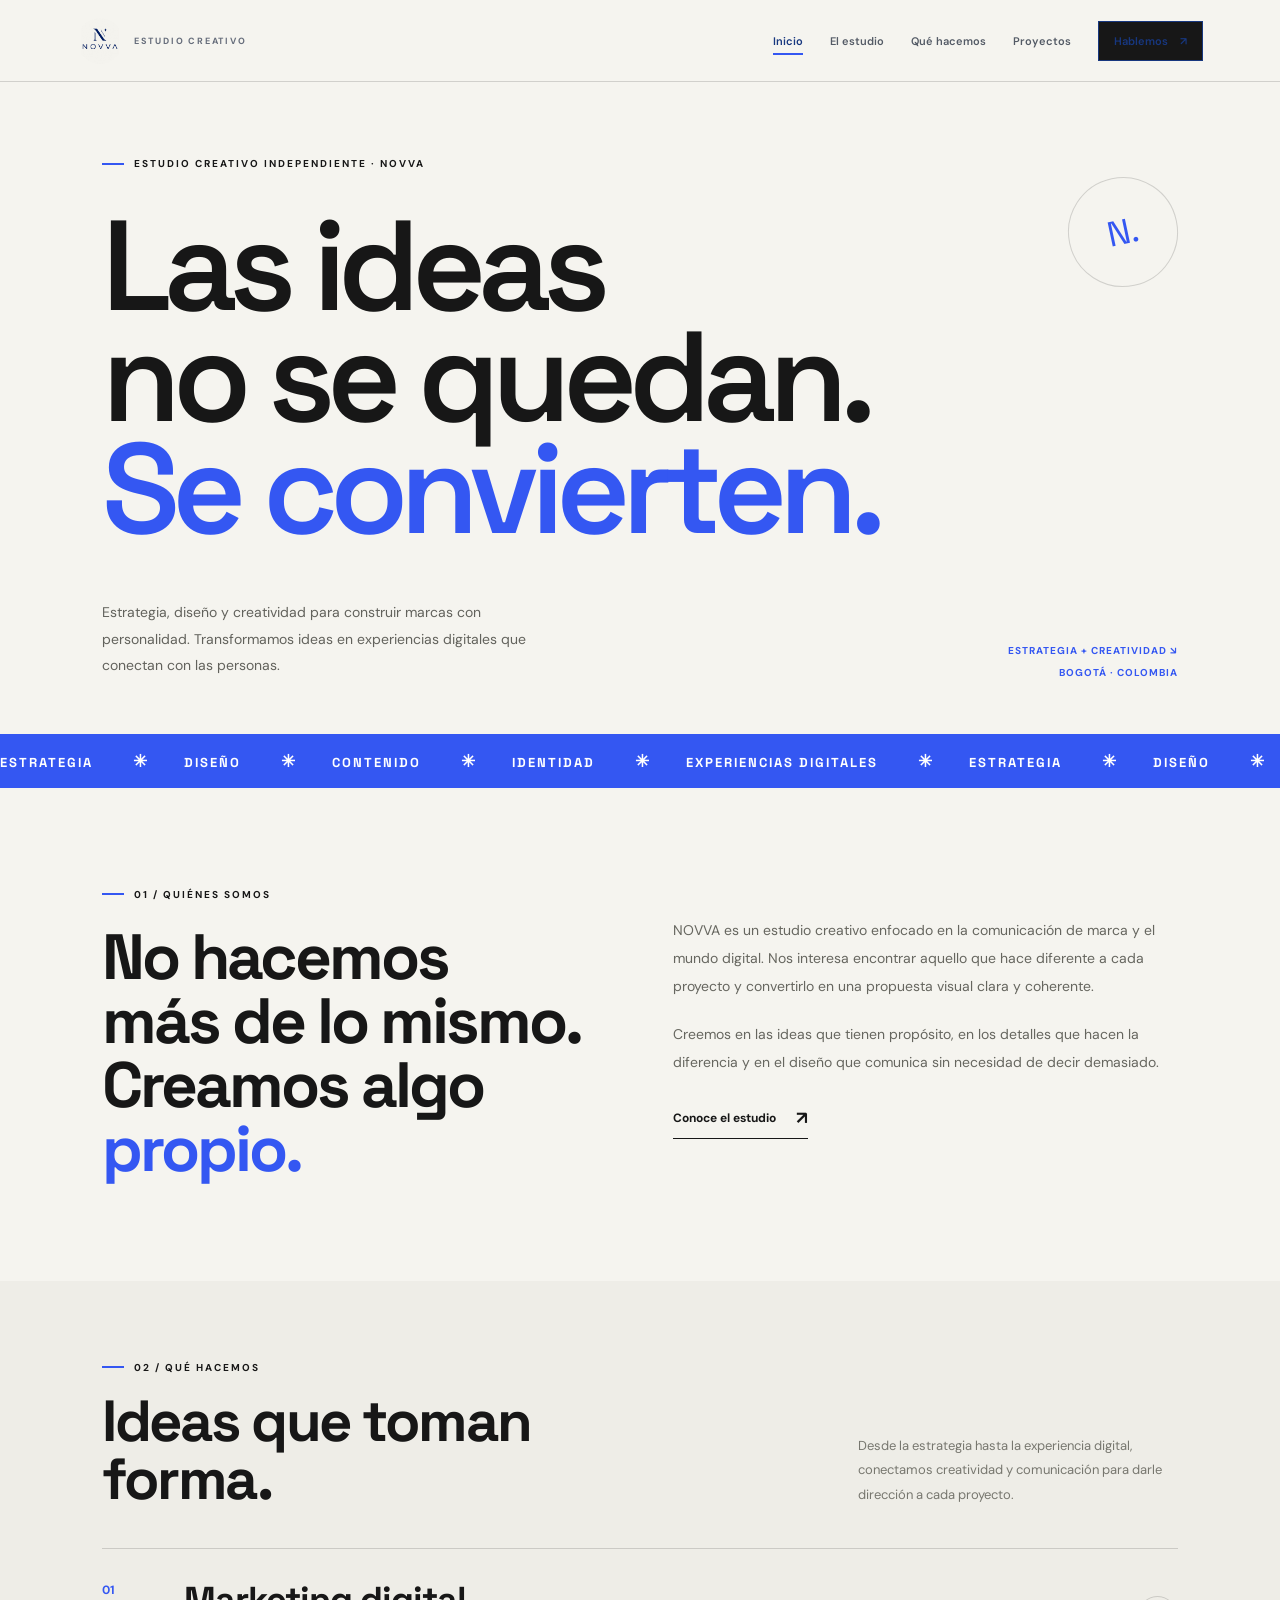
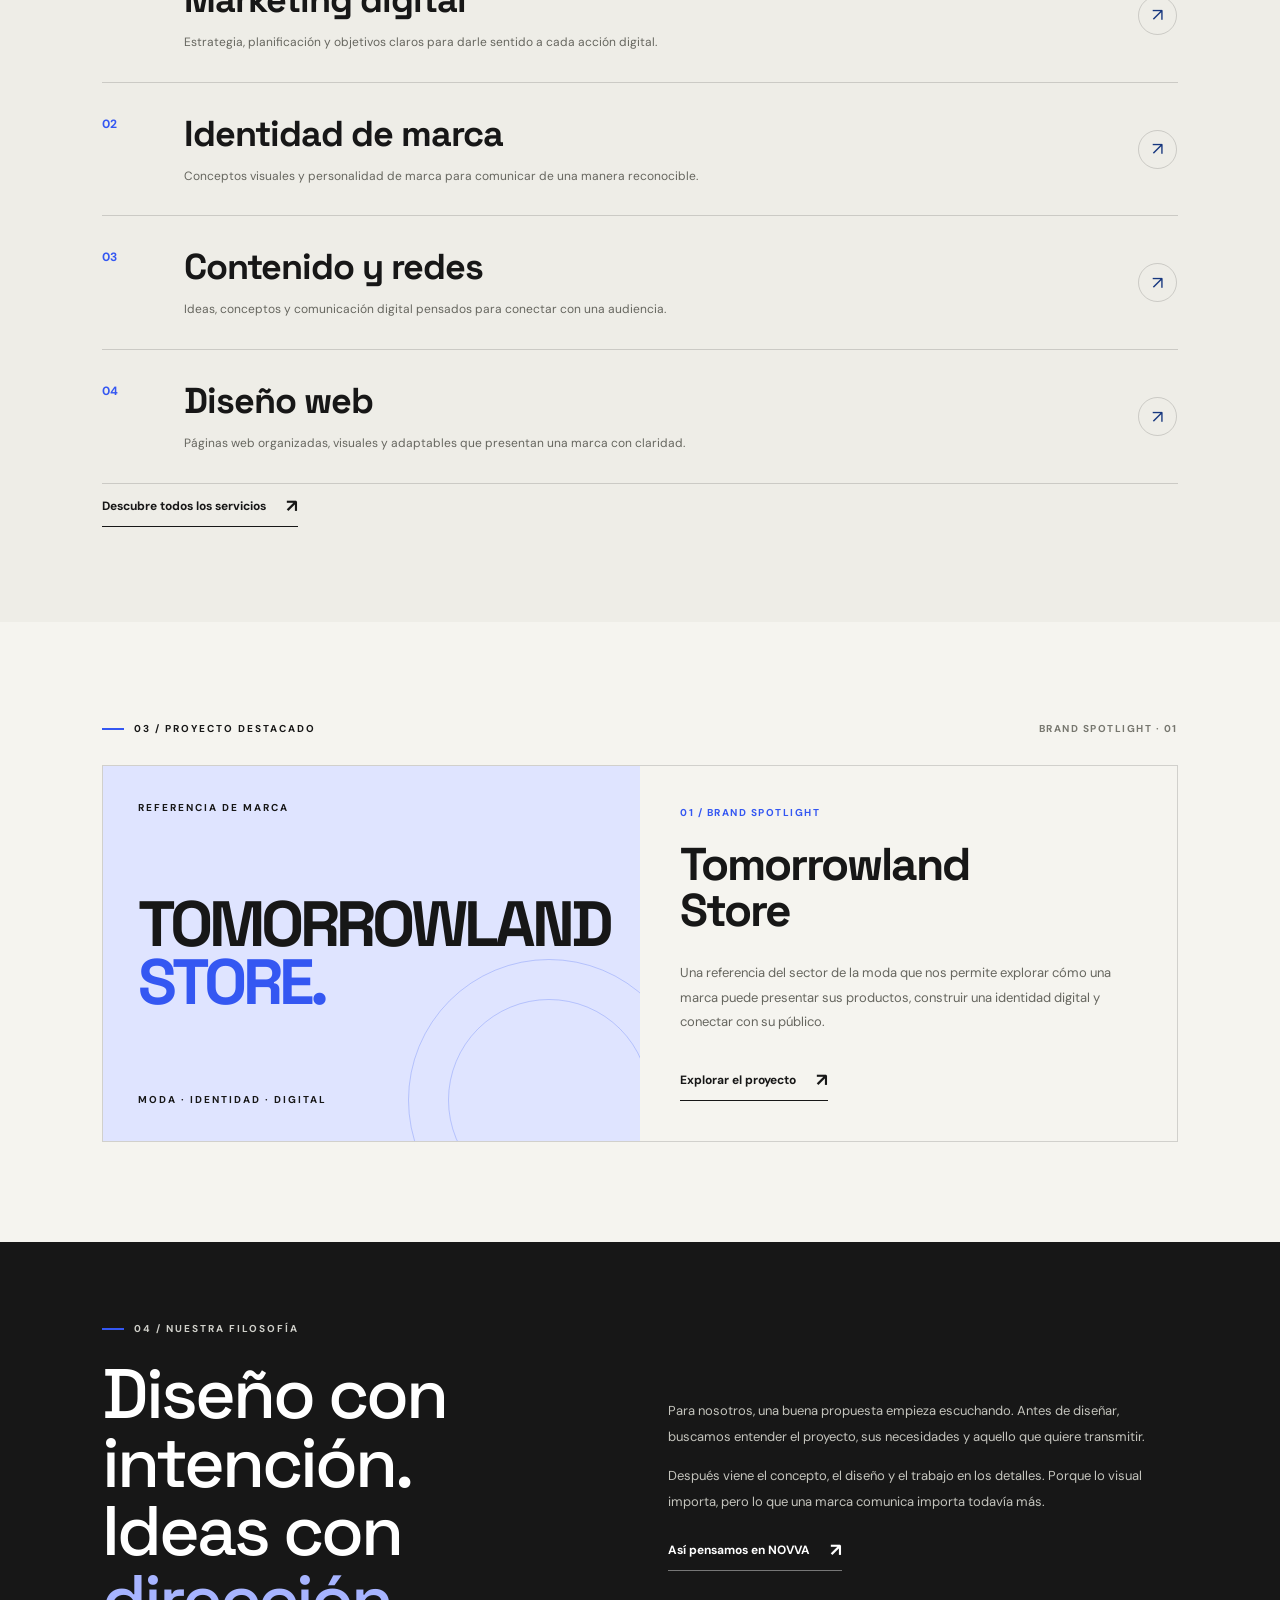
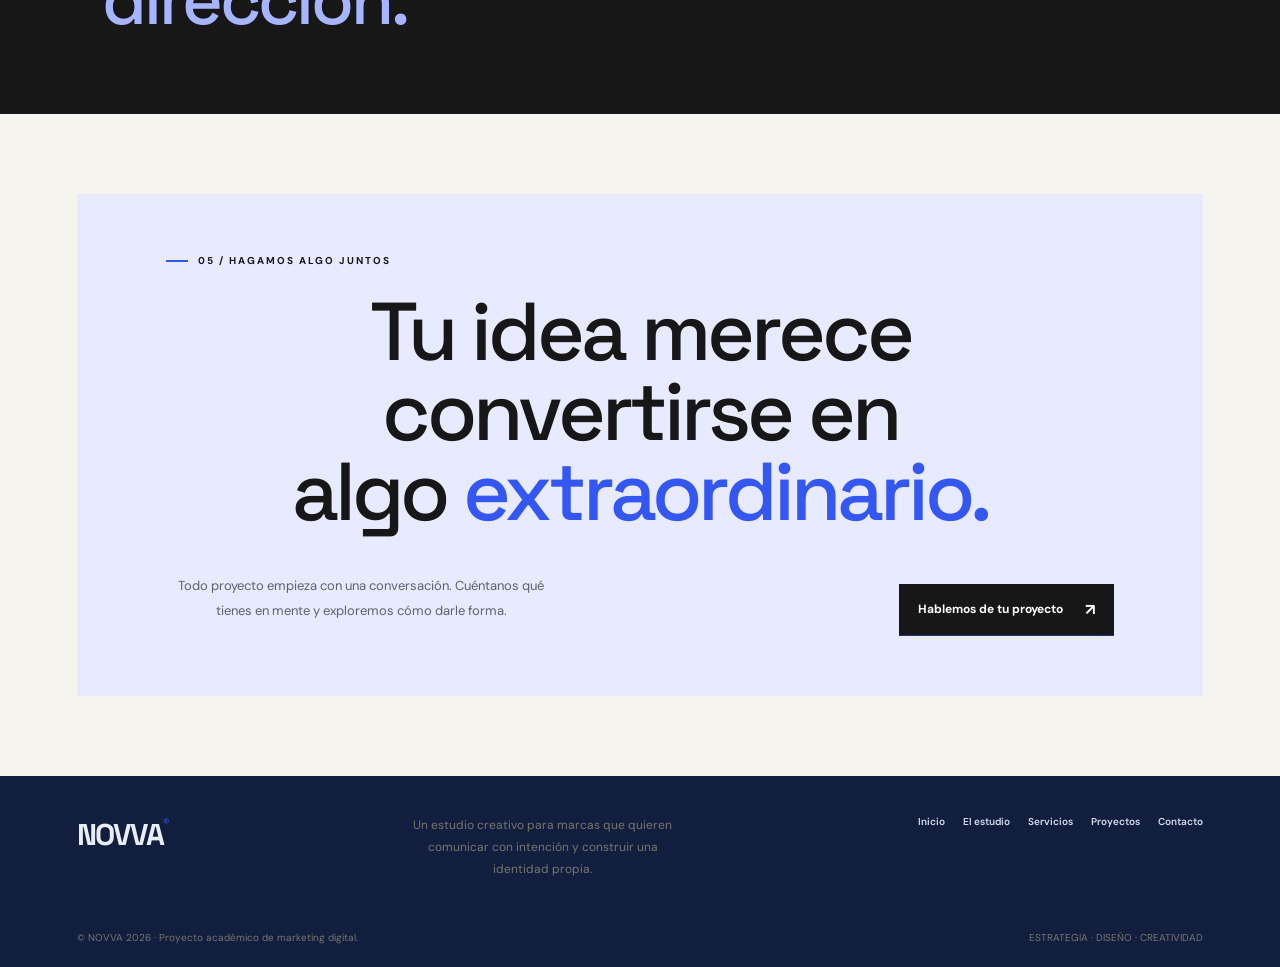
==== index.html @ e0708281 "Primera versión de NOVVA Creative Studio" ====
<!DOCTYPE html>
<html lang="es">
<head>
    <meta charset="UTF-8">
    <meta name="viewport" content="width=device-width, initial-scale=1.0">

    <title>NOVVA — Estudio Creativo</title>
    <meta name="description" content="NOVVA es un estudio creativo enfocado en marketing digital, identidad de marca, contenido y diseño web.">

    <link rel="icon" href="assets/logo-novva.jpeg">
    <link rel="stylesheet" href="css/style.css">

    <link rel="preconnect" href="https://fonts.googleapis.com">
    <link rel="preconnect" href="https://fonts.gstatic.com" crossorigin>
    <link href="https://fonts.googleapis.com/css2?family=DM+Sans:wght@400;500;600;700;800&family=Space+Grotesk:wght@400;500;600;700&display=swap" rel="stylesheet">

    <style>
        :root {
            --fondo: #f5f4ef;
            --negro: #171717;
            --azul: #3457f2;
            --gris: #77776f;
            --linea: rgba(23, 23, 23, .16);
        }

        * {
            box-sizing: border-box;
        }

        html {
            scroll-behavior: smooth;
        }

        body {
            margin: 0;
            color: var(--negro);
            background: var(--fondo);
            font-family: 'DM Sans', sans-serif;
        }

        a {
            color: inherit;
            text-decoration: none;
        }

        /* ENCABEZADO */

        .header {
            position: sticky;
            top: 0;
            z-index: 100;
            min-height: 82px;
            padding: 15px 6%;
            display: flex;
            align-items: center;
            justify-content: space-between;
            gap: 25px;
            background: rgba(245, 244, 239, .95);
            border-bottom: 1px solid var(--linea);
            backdrop-filter: blur(12px);
        }

        .logo {
            display: flex;
            align-items: center;
            gap: 11px;
            font-size: 10px;
            font-weight: 700;
            letter-spacing: 2px;
        }

        .logo img {
            width: 46px;
            height: 46px;
            object-fit: contain;
            border-radius: 50%;
        }

        .navigation {
            display: flex;
            align-items: center;
            gap: 27px;
            font-size: 13px;
            font-weight: 600;
        }

        .navigation > a:not(.contact-link) {
            position: relative;
            padding: 10px 0;
        }

        .navigation > a:not(.contact-link)::after {
            content: "";
            position: absolute;
            left: 0;
            bottom: 3px;
            width: 0;
            height: 2px;
            background: var(--azul);
            transition: width .25s;
        }

        .navigation > a:hover::after,
        .navigation > a.current::after {
            width: 100%;
        }

        .contact-link {
            padding: 12px 17px;
            color: white;
            background: var(--negro);
            transition: background .25s;
        }

        .contact-link:hover {
            background: var(--azul);
        }

        .contact-link span {
            margin-left: 9px;
        }

        .menu-button {
            display: none;
            padding: 10px 13px;
            border: 1px solid var(--linea);
            background: transparent;
            cursor: pointer;
        }

        /* PORTADA */

        .hero {
            min-height: 640px;
            padding: 75px 8% 55px;
            position: relative;
            overflow: hidden;
            display: flex;
            flex-direction: column;
            justify-content: center;
        }

        .eyebrow {
            display: flex;
            align-items: center;
            gap: 10px;
            margin: 0;
            font-size: 10px;
            font-weight: 700;
            letter-spacing: 2px;
            text-transform: uppercase;
        }

        .eyebrow::before {
            content: "";
            width: 22px;
            height: 2px;
            background: var(--azul);
        }

        .hero h1 {
            position: relative;
            z-index: 1;
            max-width: 1100px;
            margin: 40px 0 30px;
            font-family: 'Space Grotesk', sans-serif;
            font-size: clamp(65px, 10vw, 135px);
            font-weight: 600;
            line-height: .87;
            letter-spacing: -8px;
        }

        .hero h1 em {
            color: var(--azul);
            font-style: normal;
        }

        .hero-bottom {
            display: flex;
            justify-content: space-between;
            align-items: end;
            gap: 30px;
            margin-top: 25px;
        }

        .hero-description {
            max-width: 440px;
            margin: 0;
            color: #62625c;
            font-size: 14px;
            line-height: 1.9;
        }

        .hero-side {
            display: flex;
            flex-direction: column;
            align-items: end;
            gap: 9px;
            font-size: 10px;
            font-weight: 700;
            letter-spacing: 1px;
            white-space: nowrap;
        }

        .hero-side span {
            color: var(--azul);
        }

        .hero-circle {
            position: absolute;
            top: 95px;
            right: 8%;
            width: 110px;
            height: 110px;
            display: grid;
            place-items: center;
            border: 1px solid var(--linea);
            border-radius: 50%;
            color: var(--azul);
            font-family: 'Space Grotesk', sans-serif;
            font-size: 35px;
            transform: rotate(-12deg);
        }

        /* BANDA */

        .ticker {
            overflow: hidden;
            padding: 16px 0;
            color: white;
            background: var(--azul);
        }

        .ticker-track {
            display: flex;
            width: max-content;
            animation: ticker 28s linear infinite;
        }

        .ticker-track span {
            padding-right: 35px;
            font-family: 'Space Grotesk', sans-serif;
            font-size: 13px;
            font-weight: 700;
            letter-spacing: 2px;
            white-space: nowrap;
        }

        .ticker-track b {
            margin-left: 35px;
            font-size: 17px;
        }

        @keyframes ticker {
            to {
                transform: translateX(-50%);
            }
        }

        /* INTRODUCCIÓN */

        .intro {
            padding: 100px 8%;
            display: grid;
            grid-template-columns: 1fr 1fr;
            gap: 65px;
            align-items: start;
        }

        .intro h2 {
            margin: 24px 0 0;
            font-family: 'Space Grotesk', sans-serif;
            font-size: clamp(38px, 5vw, 65px);
            line-height: 1;
            letter-spacing: -3px;
        }

        .intro h2 em {
            color: var(--azul);
            font-style: normal;
        }

        .intro-copy {
            padding-top: 28px;
        }

        .intro-copy p {
            margin: 0 0 20px;
            color: #66665f;
            font-size: 14px;
            line-height: 2;
        }

        .text-link {
            display: inline-flex;
            align-items: center;
            gap: 20px;
            margin-top: 10px;
            padding-bottom: 8px;
            border-bottom: 1px solid var(--negro);
            font-size: 12px;
            font-weight: 700;
            transition: color .25s, border-color .25s;
        }

        .text-link:hover {
            color: var(--azul);
            border-color: var(--azul);
        }

        .text-link span {
            font-size: 18px;
        }

        /* SERVICIOS */

        .services {
            padding: 80px 8% 95px;
            background: #eeede7;
        }

        .section-head {
            display: flex;
            justify-content: space-between;
            align-items: end;
            gap: 25px;
            margin-bottom: 40px;
        }

        .section-head h2 {
            margin: 18px 0 0;
            font-family: 'Space Grotesk', sans-serif;
            font-size: clamp(38px, 5vw, 58px);
            line-height: 1;
            letter-spacing: -2.5px;
        }

        .section-head > p {
            max-width: 320px;
            margin: 0;
            color: var(--gris);
            font-size: 13px;
            line-height: 1.9;
        }

        .service-list {
            border-top: 1px solid var(--linea);
        }

        .service {
            display: grid;
            grid-template-columns: 60px 1fr 40px;
            gap: 22px;
            align-items: center;
            padding: 28px 0;
            border-bottom: 1px solid var(--linea);
            transition: padding .25s;
        }

        .service:hover {
            padding-left: 12px;
            padding-right: 12px;
        }

        .service-number {
            color: var(--azul);
            font-size: 12px;
            font-weight: 700;
            align-self: start;
            padding-top: 5px;
        }

        .service h3 {
            margin: 0 0 8px;
            font-family: 'Space Grotesk', sans-serif;
            font-size: clamp(24px, 3vw, 36px);
            letter-spacing: -1px;
        }

        .service p {
            max-width: 580px;
            margin: 0;
            color: #66665f;
            font-size: 12px;
            line-height: 1.9;
        }

        .service-arrow {
            width: 39px;
            height: 39px;
            display: grid;
            place-items: center;
            border: 1px solid var(--linea);
            border-radius: 50%;
            font-size: 18px;
            transition: color .25s, background .25s, transform .25s;
        }

        .service:hover .service-arrow {
            color: white;
            background: var(--azul);
            border-color: var(--azul);
            transform: rotate(45deg);
        }

        /* PROYECTO DESTACADO */

        .featured {
            padding: 100px 8%;
        }

        .featured-top {
            display: flex;
            align-items: center;
            justify-content: space-between;
            gap: 20px;
            margin-bottom: 30px;
        }

        .featured-top > span:last-child {
            color: var(--gris);
            font-size: 10px;
            font-weight: 700;
            letter-spacing: 1.5px;
        }

        .project-card {
            display: grid;
            grid-template-columns: 1fr 1fr;
            min-height: 360px;
            border: 1px solid var(--linea);
        }

        .project-visual {
            position: relative;
            min-height: 330px;
            padding: 35px;
            overflow: hidden;
            display: flex;
            flex-direction: column;
            justify-content: space-between;
            background: #dfe4ff;
        }

        .project-visual::before {
            content: "";
            position: absolute;
            width: 280px;
            height: 280px;
            right: -50px;
            bottom: -100px;
            border: 1px solid rgba(52, 87, 242, .25);
            border-radius: 50%;
        }

        .project-visual::after {
            content: "";
            position: absolute;
            width: 200px;
            height: 200px;
            right: -10px;
            bottom: -60px;
            border: 1px solid rgba(52, 87, 242, .25);
            border-radius: 50%;
        }

        .project-mini {
            position: relative;
            z-index: 1;
            font-size: 10px;
            font-weight: 700;
            letter-spacing: 2px;
        }

        .project-brand {
            position: relative;
            z-index: 1;
            font-family: 'Space Grotesk', sans-serif;
            font-size: clamp(34px, 5vw, 64px);
            font-weight: 700;
            line-height: .9;
            letter-spacing: -4px;
        }

        .project-brand span {
            color: var(--azul);
        }

        .project-info {
            padding: 40px;
            display: flex;
            flex-direction: column;
            align-items: start;
            justify-content: center;
        }

        .project-info small {
            color: var(--azul);
            font-size: 10px;
            font-weight: 700;
            letter-spacing: 1.5px;
        }

        .project-info h3 {
            margin: 22px 0 15px;
            font-family: 'Space Grotesk', sans-serif;
            font-size: clamp(30px, 4vw, 46px);
            line-height: 1;
            letter-spacing: -2px;
        }

        .project-info p {
            color: #66665f;
            font-size: 13px;
            line-height: 1.9;
        }

        .project-info .text-link {
            margin-top: 20px;
        }

        /* FILOSOFÍA */

        .manifesto {
            padding: 80px 8%;
            display: grid;
            grid-template-columns: 1fr 1fr;
            gap: 55px;
            align-items: center;
            color: white;
            background: var(--negro);
        }

        .manifesto h2 {
            margin: 25px 0 0;
            font-family: 'Space Grotesk', sans-serif;
            font-size: clamp(40px, 6vw, 70px);
            line-height: .98;
            letter-spacing: -3px;
        }

        .manifesto h2 em {
            color: #a7b4ff;
            font-style: normal;
        }

        .manifesto .eyebrow {
            color: #d0d0ca;
        }

        .manifesto-copy p {
            color: #c4c4bd;
            font-size: 13px;
            line-height: 2;
        }

        .manifesto .text-link {
            border-color: #777;
        }

        /* CTA */

        .last-word {
            margin: 80px 6%;
            padding: 60px 7%;
            background: #e8eaff;
        }

        .last-word h2 {
            margin: 25px 0;
            font-family: 'Space Grotesk', sans-serif;
            font-size: clamp(43px, 7vw, 82px);
            line-height: .97;
            letter-spacing: -4px;
        }

        .last-word h2 em {
            color: var(--azul);
            font-style: normal;
        }

        .last-bottom {
            display: flex;
            align-items: center;
            justify-content: space-between;
            gap: 25px;
            margin-top: 30px;
        }

        .last-bottom p {
            max-width: 390px;
            color: #5f6071;
            font-size: 13px;
            line-height: 1.9;
        }

        .button-link {
            display: inline-flex;
            align-items: center;
            gap: 22px;
            padding: 15px 19px;
            color: white;
            background: var(--negro);
            font-size: 12px;
            font-weight: 700;
            transition: background .25s, transform .25s;
        }

        .button-link:hover {
            background: var(--azul);
            transform: translateY(-2px);
        }

        /* PIE */

        .footer {
            padding: 38px 6% 23px;
            border-top: 1px solid var(--linea);
        }

        .footer-top {
            display: flex;
            justify-content: space-between;
            align-items: start;
            flex-wrap: wrap;
            gap: 25px;
        }

        .footer-logo {
            font-family: 'Space Grotesk', sans-serif;
            font-size: 30px;
            font-weight: 700;
            letter-spacing: -2px;
        }

        .footer-logo span {
            color: var(--azul);
            font-size: 12px;
            vertical-align: top;
        }

        .footer-description {
            max-width: 260px;
            margin: 0;
            color: var(--gris);
            font-size: 12px;
            line-height: 1.8;
        }

        .footer-nav {
            display: flex;
            flex-wrap: wrap;
            gap: 18px;
            font-size: 12px;
            font-weight: 600;
        }

        .footer-nav a:hover {
            color: var(--azul);
        }

        .footer-bottom {
            display: flex;
            justify-content: space-between;
            flex-wrap: wrap;
            gap: 12px;
            margin-top: 32px;
            padding-top: 18px;
            border-top: 1px solid var(--linea);
            color: var(--gris);
            font-size: 10px;
        }

        /* ANIMACIONES */

        .reveal {
            opacity: 0;
            transform: translateY(15px);
            transition: opacity .6s ease, transform .6s ease;
        }

        .reveal.visible {
            opacity: 1;
            transform: translateY(0);
        }

        @media (prefers-reduced-motion: reduce) {
            html {
                scroll-behavior: auto;
            }

            .ticker-track {
                animation: none;
            }

            .reveal {
                opacity: 1;
                transform: none;
                transition: none;
            }
        }

        /* TABLET */

        @media (max-width: 900px) {
            .menu-button {
                display: block;
            }

            .navigation {
                display: none;
                position: absolute;
                top: 100%;
                left: 0;
                right: 0;
                padding: 20px 6% 25px;
                flex-direction: column;
                align-items: stretch;
                gap: 8px;
                background: var(--fondo);
                border-bottom: 1px solid var(--linea);
            }

            .navigation.open {
                display: flex;
            }

            .navigation > a:not(.contact-link) {
                padding: 12px 0;
            }

            .contact-link {
                text-align: center;
                margin-top: 8px;
            }

            .hero {
                min-height: 560px;
                padding-left: 6%;
                padding-right: 6%;
            }

            .hero-circle {
                width: 75px;
                height: 75px;
                top: 60px;
                right: 6%;
                font-size: 25px;
            }

            .intro,
            .manifesto {
                padding-left: 6%;
                padding-right: 6%;
                gap: 35px;
            }

            .services,
            .featured {
                padding-left: 6%;
                padding-right: 6%;
            }

            .project-info {
                padding: 28px;
            }
        }

        /* CELULAR */

        @media (max-width: 560px) {
            .header {
                padding: 13px 5%;
            }

            .logo {
                gap: 8px;
                font-size: 8px;
                letter-spacing: 1.2px;
            }

            .logo img {
                width: 39px;
                height: 39px;
            }

            .hero {
                min-height: auto;
                padding-top: 70px;
                padding-bottom: 55px;
            }

            .hero h1 {
                margin: 35px 0 25px;
                font-size: clamp(54px, 14vw, 80px);
                letter-spacing: -4px;
            }

            .hero-circle {
                width: 48px;
                height: 48px;
                top: 25px;
                right: 7%;
                font-size: 17px;
            }

            .hero-bottom {
                align-items: start;
                flex-direction: column;
                gap: 25px;
            }

            .hero-description {
                font-size: 13px;
            }

            .hero-side {
                align-items: start;
            }

            .intro {
                grid-template-columns: 1fr;
                gap: 15px;
                padding: 65px 6%;
            }

            .intro h2 {
                letter-spacing: -2px;
            }

            .intro-copy {
                padding-top: 0;
            }

            .intro-copy p {
                font-size: 13px;
            }

            .services {
                padding: 60px 6%;
            }

            .section-head {
                align-items: start;
                flex-direction: column;
            }

            .section-head h2 {
                letter-spacing: -1.5px;
            }

            .service {
                grid-template-columns: 28px minmax(0, 1fr) 31px;
                gap: 10px;
                padding: 25px 0;
            }

            .service h3 {
                font-size: 24px;
            }

            .service p {
                font-size: 12px;
            }

            .service-arrow {
                width: 30px;
                height: 30px;
                font-size: 15px;
            }

            .featured {
                padding: 65px 6%;
            }

            .project-card {
                grid-template-columns: 1fr;
            }

            .project-visual {
                min-height: 240px;
            }

            .project-info {
                padding: 28px;
            }

            .manifesto {
                grid-template-columns: 1fr;
                padding: 60px 6%;
                gap: 20px;
            }

            .manifesto h2 {
                letter-spacing: -2px;
            }

            .last-word {
                margin: 50px 4%;
                padding: 40px 6%;
            }

            .last-word h2 {
                letter-spacing: -2px;
            }

            .last-bottom {
                align-items: start;
                flex-direction: column;
            }

            .footer-top {
                flex-direction: column;
            }

            .footer-nav {
                gap: 14px;
            }

            .footer-bottom {
                flex-direction: column;
            }
        }
    </style>
</head>

<body>

<header class="header">
    <a class="logo" href="index.html" aria-label="NOVVA - Inicio">
        <img src="assets/logo-novva.jpeg" alt="Logo NOVVA">
        <span>ESTUDIO CREATIVO</span>
    </a>

    <button class="menu-button" type="button"
        aria-label="Abrir navegación" aria-expanded="false">
        Menú <b>+</b>
    </button>

    <nav class="navigation" aria-label="Navegación principal">
        <a class="current" href="index.html">Inicio</a>
        <a href="quienes-somos.html">El estudio</a>
        <a href="servicios.html">Qué hacemos</a>
        <a href="referencias.html">Proyectos</a>
        <a class="contact-link" href="contacto.html">Hablemos <span>↗</span></a>
    </nav>
</header>

<main>

    <!-- PORTADA PRINCIPAL -->
    <section class="hero">
        <p class="eyebrow">ESTUDIO CREATIVO INDEPENDIENTE · NOVVA</p>

        <div class="hero-circle" aria-hidden="true">N.</div>

        <h1>
            Las ideas<br>
            no se quedan.<br>
            <em>Se convierten.</em>
        </h1>

        <div class="hero-bottom">
            <p class="hero-description">
                Estrategia, diseño y creatividad para construir marcas
                con personalidad. Transformamos ideas en experiencias
                digitales que conectan con las personas.
            </p>

            <div class="hero-side">
                <span>ESTRATEGIA + CREATIVIDAD ↘</span>
                <span>BOGOTÁ · COLOMBIA</span>
            </div>
        </div>
    </section>

    <!-- BANDA AZUL -->
    <div class="ticker" aria-label="Estrategia, diseño, contenido y creatividad">
        <div class="ticker-track" aria-hidden="true">
            <span>ESTRATEGIA <b>✳</b></span>
            <span>DISEÑO <b>✳</b></span>
            <span>CONTENIDO <b>✳</b></span>
            <span>IDENTIDAD <b>✳</b></span>
            <span>EXPERIENCIAS DIGITALES <b>✳</b></span>
            <span>ESTRATEGIA <b>✳</b></span>
            <span>DISEÑO <b>✳</b></span>
            <span>CONTENIDO <b>✳</b></span>
            <span>IDENTIDAD <b>✳</b></span>
            <span>EXPERIENCIAS DIGITALES <b>✳</b></span>
        </div>
    </div>

    <!-- PRESENTACIÓN -->
    <section class="intro">
        <div class="reveal">
            <p class="eyebrow">01 / QUIÉNES SOMOS</p>

            <h2>
                No hacemos<br>
                más de lo mismo.<br>
                Creamos algo<br>
                <em>propio.</em>
            </h2>
        </div>

        <div class="intro-copy reveal">
            <p>
                NOVVA es un estudio creativo enfocado en la comunicación
                de marca y el mundo digital. Nos interesa encontrar
                aquello que hace diferente a cada proyecto y convertirlo
                en una propuesta visual clara y coherente.
            </p>

            <p>
                Creemos en las ideas que tienen propósito, en los detalles
                que hacen la diferencia y en el diseño que comunica sin
                necesidad de decir demasiado.
            </p>

            <a class="text-link" href="quienes-somos.html">
                Conoce el estudio <span>↗</span>
            </a>
        </div>
    </section>

    <!-- SERVICIOS -->
    <section class="services">
        <div class="section-head reveal">
            <div>
                <p class="eyebrow">02 / QUÉ HACEMOS</p>
                <h2>Ideas que toman<br>forma.</h2>
            </div>

            <p>
                Desde la estrategia hasta la experiencia digital,
                conectamos creatividad y comunicación para darle
                dirección a cada proyecto.
            </p>
        </div>

        <div class="service-list">

            <article class="service reveal">
                <span class="service-number">01</span>
                <div>
                    <h3>Marketing digital</h3>
                    <p>
                        Estrategia, planificación y objetivos claros
                        para darle sentido a cada acción digital.
                    </p>
                </div>
                <a class="service-arrow" href="servicios.html"
                    aria-label="Ver servicios de marketing digital">↗</a>
            </article>

            <article class="service reveal">
                <span class="service-number">02</span>
                <div>
                    <h3>Identidad de marca</h3>
                    <p>
                        Conceptos visuales y personalidad de marca
                        para comunicar de una manera reconocible.
                    </p>
                </div>
                <a class="service-arrow" href="servicios.html"
                    aria-label="Ver servicios de identidad de marca">↗</a>
            </article>

            <article class="service reveal">
                <span class="service-number">03</span>
                <div>
                    <h3>Contenido y redes</h3>
                    <p>
                        Ideas, conceptos y comunicación digital
                        pensados para conectar con una audiencia.
                    </p>
                </div>
                <a class="service-arrow" href="servicios.html"
                    aria-label="Ver servicios de contenido y redes">↗</a>
            </article>

            <article class="service reveal">
                <span class="service-number">04</span>
                <div>
                    <h3>Diseño web</h3>
                    <p>
                        Páginas web organizadas, visuales y adaptables
                        que presentan una marca con claridad.
                    </p>
                </div>
                <a class="service-arrow" href="servicios.html"
                    aria-label="Ver servicios de diseño web">↗</a>
            </article>

        </div>

        <a class="text-link" href="servicios.html">
            Descubre todos los servicios <span>↗</span>
        </a>
    </section>

    <!-- REFERENCIA DESTACADA -->
    <section class="featured">
        <div class="featured-top reveal">
            <p class="eyebrow">03 / PROYECTO DESTACADO</p>
            <span>BRAND SPOTLIGHT · 01</span>
        </div>

        <article class="project-card reveal">
            <div class="project-visual">
                <span class="project-mini">REFERENCIA DE MARCA</span>

                <div class="project-brand">
                    TOMORROWLAND<br>
                    <span>STORE.</span>
                </div>

                <span class="project-mini">MODA · IDENTIDAD · DIGITAL</span>
            </div>

            <div class="project-info">
                <small>01 / BRAND SPOTLIGHT</small>

                <h3>Tomorrowland<br>Store</h3>

                <p>
                    Una referencia del sector de la moda que nos permite
                    explorar cómo una marca puede presentar sus productos,
                    construir una identidad digital y conectar con su público.
                </p>

                <a class="text-link" href="referencias.html">
                    Explorar el proyecto <span>↗</span>
                </a>
            </div>
        </article>
    </section>

    <!-- FILOSOFÍA -->
    <section class="manifesto">
        <div class="reveal">
            <p class="eyebrow">04 / NUESTRA FILOSOFÍA</p>

            <h2>
                Diseño con<br>
                intención.<br>
                Ideas con<br>
                <em>dirección.</em>
            </h2>
        </div>

        <div class="manifesto-copy reveal">
            <p>
                Para nosotros, una buena propuesta empieza escuchando.
                Antes de diseñar, buscamos entender el proyecto, sus
                necesidades y aquello que quiere transmitir.
            </p>

            <p>
                Después viene el concepto, el diseño y el trabajo en
                los detalles. Porque lo visual importa, pero lo que
                una marca comunica importa todavía más.
            </p>

            <a class="text-link" href="quienes-somos.html">
                Así pensamos en NOVVA <span>↗</span>
            </a>
        </div>
    </section>

    <!-- LLAMADO A LA ACCIÓN -->
    <section class="last-word reveal">
        <p class="eyebrow">05 / HAGAMOS ALGO JUNTOS</p>

        <h2>
            Tu idea merece<br>
            convertirse en<br>
            algo <em>extraordinario.</em>
        </h2>

        <div class="last-bottom">
            <p>
                Todo proyecto empieza con una conversación.
                Cuéntanos qué tienes en mente y exploremos
                cómo darle forma.
            </p>

            <a class="button-link" href="contacto.html">
                Hablemos de tu proyecto <span>↗</span>
            </a>
        </div>
    </section>

</main>

<footer class="footer">
    <div class="footer-top">
        <a class="footer-logo" href="index.html">NOVVA<span>®</span></a>

        <p class="footer-description">
            Un estudio creativo para marcas que quieren comunicar
            con intención y construir una identidad propia.
        </p>

        <nav class="footer-nav" aria-label="Navegación del pie de página">
            <a href="index.html">Inicio</a>
            <a href="quienes-somos.html">El estudio</a>
            <a href="servicios.html">Servicios</a>
            <a href="referencias.html">Proyectos</a>
            <a href="contacto.html">Contacto</a>
        </nav>
    </div>

    <div class="footer-bottom">
        <span>© NOVVA 2026 · Proyecto académico de marketing digital.</span>
        <span>ESTRATEGIA · DISEÑO · CREATIVIDAD</span>
    </div>
</footer>

<script>
    // Navegación adaptable
    const menuButton = document.querySelector('.menu-button');
    const navigation = document.querySelector('.navigation');

    if (menuButton && navigation) {
        menuButton.addEventListener('click', () => {
            const abierto = navigation.classList.toggle('open');

            menuButton.setAttribute('aria-expanded', String(abierto));
            menuButton.innerHTML = abierto
                ? 'Cerrar <b>−</b>'
                : 'Menú <b>+</b>';
        });

        navigation.querySelectorAll('a').forEach(enlace => {
            enlace.addEventListener('click', () => {
                navigation.classList.remove('open');
                menuButton.setAttribute('aria-expanded', 'false');
                menuButton.innerHTML = 'Menú <b>+</b>';
            });
        });
    }

    // Animación suave al desplazarse
    const elementos = document.querySelectorAll('.reveal');

    if ('IntersectionObserver' in window) {
        const observador = new IntersectionObserver(entradas => {
            entradas.forEach(entrada => {
                if (entrada.isIntersecting) {
                    entrada.target.classList.add('visible');
                    observador.unobserve(entrada.target);
                }
            });
        }, {
            threshold: 0.12
        });

        elementos.forEach(elemento => observador.observe(elemento));
    } else {
        elementos.forEach(elemento => elemento.classList.add('visible'));
    }
</script>

</body>
</html>
---- css/style.css ----
@import url('https://fonts.googleapis.com/css2?family=DM+Sans:wght@400;500;600;700&family=Playfair+Display:ital,wght@0,500;0,600;1,500;1,600&display=swap');

:root {
  --blue: #17377f;
  --ink: #171a20;
  --gray: #727782;
  --line: #dfe2e7;
  --paper: #f8f8f6;
  --white: #fff;
  --sans: 'DM Sans', Arial, sans-serif;
  --serif: 'Playfair Display', Georgia, serif;
}

    :root{--blue:#17377f;--ink:#171a20;--gray:#727782;--line:#dfe2e7;--paper:#f8f8f6;--white:#fff;--sans:'DM Sans',Arial,sans-serif;--serif:'Playfair Display',Georgia,serif}
    *{box-sizing:border-box}html{scroll-behavior:smooth}body{margin:0;background:var(--paper);color:var(--ink);font-family:var(--sans);-webkit-font-smoothing:antialiased}a{color:inherit;text-decoration:none}img{display:block;max-width:100%}
    .header{height:82px;display:flex;align-items:center;justify-content:space-between;padding:0 7%;background:var(--paper);border-bottom:1px solid var(--line);position:sticky;top:0;z-index:10}.logo{display:flex;align-items:center;gap:12px}.logo img{width:48px;height:48px;object-fit:contain;mix-blend-mode:multiply}.logo span{font-size:9px;letter-spacing:1.8px;color:#666d7b}.navigation{display:flex;align-items:center;gap:29px}.navigation a{font-size:11px;color:#545b66;transition:color .2s}.navigation a:hover,.navigation a.current{color:var(--blue)}.navigation .contact-link{padding:12px 15px;border:1px solid var(--blue);color:var(--blue)}.contact-link span{margin-left:14px}.menu-button{display:none;background:none;border:0;font-size:12px;color:var(--blue);cursor:pointer}
    .cover{padding:0 7%;background:#f8f8f6}.cover-top,.cover-footer{height:48px;display:flex;align-items:center;justify-content:space-between;border-bottom:1px solid var(--line);font-size:8px;letter-spacing:1.4px;color:#6e7480}.cover-main{padding:70px 0 40px;max-width:800px}.kicker,.section-label{font-size:9px;letter-spacing:1.7px;color:var(--blue);font-weight:700}.cover h1,.inner-hero h1,.contact-intro h1{font-size:clamp(48px,7.2vw,91px);line-height:1.03;letter-spacing:-4px;font-weight:500;margin:22px 0 28px}.cover h1 i,.manifesto h2 i,.project-copy h2 i,.last-word h2 i,.inner-hero h1 i,.about-text h2 i,.case-copy h2 i,.case-question h2 i,.contact-intro h1 i{font-family:var(--serif);font-weight:500;color:var(--blue)}.cover-bottom{display:flex;align-items:end;justify-content:space-between;gap:30px}.cover-bottom p{max-width:440px;color:#606672;font-size:13px;line-height:1.9;margin:0}.round-link{width:48px;height:48px;border:1px solid var(--blue);color:var(--blue);display:grid;place-items:center;font-size:21px;flex-shrink:0;transition:background .2s,color .2s}.round-link:hover{background:var(--blue);color:white}.cover-image{position:relative;margin-top:10px;height:clamp(250px,42vw,510px);overflow:hidden;background:#e5e6e7}.cover-image img{width:100%;height:100%;object-fit:cover;object-position:center 42%;filter:saturate(.75)}.image-note{position:absolute;bottom:0;left:0;right:0;display:flex;justify-content:space-between;padding:15px 18px;background:#1119;color:white;font-size:8px;letter-spacing:1.2px}.cover-footer{border-bottom:0;border-top:1px solid var(--line);margin-top:20px}
    .manifesto{padding:105px 10%;background:white}.manifesto-content{display:grid;grid-template-columns:1.2fr .8fr;gap:9%;align-items:end;margin-top:30px}.manifesto h2,.last-word h2,.case-question h2{font-size:clamp(34px,4.5vw,58px);line-height:1.2;letter-spacing:-2px;font-weight:500;margin:0}.manifesto-side p{font-size:13px;line-height:1.9;color:var(--gray);margin:0 0 24px}.underlined{font-size:11px;font-weight:600;border-bottom:1px solid #b9bfca;padding-bottom:9px}.underlined span{color:var(--blue);margin-left:12px}
    .services{padding:85px 10%;background:#f1f2f3}.section-head{display:flex;justify-content:space-between;align-items:center;margin-bottom:25px}.section-head>span{font-size:8px;letter-spacing:1px;color:#777d88}.service-line{display:grid;grid-template-columns:50px 1.1fr 1fr 25px;gap:20px;align-items:center;padding:24px 0;border-top:1px solid #d7dbe0;transition:padding .2s}.service-line:last-child{border-bottom:1px solid #d7dbe0}.service-line:hover{padding-left:10px}.service-no{font-size:10px;color:var(--blue)}.service-line h3{font-size:clamp(17px,2vw,23px);font-weight:500;margin:0;letter-spacing:-.5px}.service-line p{font-size:11px;line-height:1.7;color:var(--gray);margin:0}.service-arrow{font-size:19px;color:var(--blue)}
    .project-preview{display:grid;grid-template-columns:1fr 1fr;min-height:510px;background:#e8ecf4}.project-copy{padding:80px 12% 75px 18%}.project-index{font-size:9px;color:#858b98;letter-spacing:1px;margin-top:35px}.project-copy h2{font-size:clamp(37px,4.5vw,58px);line-height:1.12;letter-spacing:-2px;font-weight:500;margin:20px 0}.project-copy>p:not(.section-label):not(.project-index){font-size:12px;line-height:1.9;color:#626b7b;max-width:420px}.button-link{display:inline-flex;align-items:center;gap:25px;margin-top:22px;padding:14px 0;border-bottom:1px solid var(--blue);color:var(--blue);font-size:11px;font-weight:700}.button-link span{font-size:16px}.project-image{padding:35px;display:flex;flex-direction:column;justify-content:space-between;background:#fff;margin:38px 8% 38px 0}.project-image img{width:100%;height:330px;object-fit:contain;mix-blend-mode:multiply}.project-image>span{font-size:8px;letter-spacing:1.5px;color:#747b89;border-top:1px solid var(--line);padding-top:13px}
    .last-word{text-align:center;background:white;padding:100px 7%}.last-word h2{margin:23px 0 16px}.button-link.dark{background:var(--blue);color:white;padding:16px 19px;border:1px solid var(--blue)}.button-link.dark:hover{background:#10295e}.footer{background:#111e3e;color:#e9edf7;padding:38px 7% 23px;text-align:center}.footer-logo{font-size:27px;letter-spacing:5px;font-weight:700}.footer-logo span{font-size:9px;vertical-align:top;color:#aab9e5}.footer>p{font-size:10px;color:#b5bfd6;margin:13px 0 24px}.footer-nav{display:flex;justify-content:center;gap:23px;flex-wrap:wrap;margin-bottom:26px}.footer-nav a{font-size:10px;color:#d5dced}.footer-nav a:hover{color:white}.footer small{display:block;border-top:1px solid #ffffff24;padding-top:18px;color:#9eaccb;font-size:9px}
    .inner-hero{position:relative;padding:90px 10% 80px;background:#f0f2f6;overflow:hidden}.inner-hero h1{font-size:clamp(47px,7vw,83px);max-width:900px}.inner-hero>p:not(.section-label){font-size:13px;line-height:1.9;color:var(--gray);max-width:510px}.inner-number{position:absolute;right:9%;bottom:15px;font-family:var(--serif);font-size:105px;color:#17377f0d}
    .about-layout{display:grid;grid-template-columns:1fr 1fr;gap:9%;padding:90px 10%;background:white;align-items:center}.about-photo img{width:100%;height:440px;object-fit:cover;filter:saturate(.75)}.about-photo span{display:block;font-size:8px;letter-spacing:1.5px;color:var(--gray);padding-top:12px}.about-text h2{font-size:clamp(32px,4vw,48px);font-weight:500;line-height:1.2;letter-spacing:-1.7px}.about-text p:not(.section-label){font-size:12px;line-height:1.95;color:var(--gray)}.beliefs{padding:80px 10%;background:#f0f2f6}.beliefs>div{display:grid;grid-template-columns:55px 1fr 1fr;gap:15px;align-items:center;padding:22px 0;border-bottom:1px solid #d6dbe4}.beliefs>div span{font-size:10px;color:var(--blue)}.beliefs h3{font-size:17px;font-weight:500;margin:0}.beliefs>div p{font-size:11px;color:var(--gray);margin:0;line-height:1.7}
    .work-list{padding:40px 10% 75px;background:white}.work-list article{display:grid;grid-template-columns:150px 1fr 30px;gap:25px;padding:32px 0;border-bottom:1px solid var(--line)}.work-list article>span:first-child{font-size:9px;letter-spacing:1px;color:var(--blue);padding-top:8px}.work-list h2{font-size:23px;font-weight:500;margin:0 0 12px}.work-list article p{font-size:12px;line-height:1.9;color:var(--gray);max-width:650px;margin:0}.work-symbol{font-size:20px;color:var(--blue)}.service-note{padding:65px 10%;background:#f0f2f6}.service-note>div{display:flex;gap:10px;flex-wrap:wrap;margin:25px 0}.service-note>div span{padding:13px 15px;border:1px solid #d3d9e5;font-size:9px;letter-spacing:1px;color:var(--blue)}.service-note>p:last-child{font-size:12px;line-height:1.8;color:var(--gray);max-width:600px}
    .case{padding:80px 10%;display:grid;grid-template-columns:1fr 1fr;gap:9%;align-items:center;background:white}.case-image{background:#f0f2f6;padding:25px;min-height:440px;display:flex;flex-direction:column;justify-content:space-between}.case-image img{height:340px;width:100%;object-fit:contain;mix-blend-mode:multiply}.case-image span{font-size:8px;letter-spacing:1.4px;color:#6f7786;border-top:1px solid #d7dce5;padding-top:13px}.case-copy h2{font-size:clamp(36px,4vw,51px);line-height:1.2;letter-spacing:-1.5px;font-weight:500}.case-copy>p:not(.section-label):not(.disclaimer){font-size:12px;line-height:1.9;color:var(--gray)}.case-copy h3{font-size:13px;margin-top:26px}.case-copy ul{padding-left:17px;color:#555d6a;font-size:11px;line-height:2.2}.disclaimer{font-size:10px;line-height:1.8;background:#f3f4f6;color:#777f8c;padding:12px}.case-question{text-align:center;padding:90px 7%;background:#e8ecf4}.case-question h2{margin-top:20px}
    .contact-page{display:grid;grid-template-columns:1fr .8fr;gap:10%;padding:90px 10%;background:white;align-items:start}.contact-intro h1{font-size:clamp(42px,5.5vw,68px);letter-spacing:-2.5px}.contact-intro>p:not(.section-label){font-size:13px;line-height:1.9;color:var(--gray);max-width:460px}.contact-detail{display:flex;gap:16px;margin-top:30px;align-items:start}.contact-detail>span{font-size:10px;color:var(--blue);padding-top:2px}.contact-detail strong{font-size:11px}.contact-detail p{font-size:11px;color:var(--gray);line-height:1.7}.form{padding:28px;background:#f7f8fa;border:1px solid #e5e8ed}.form .section-label{margin-bottom:25px}.form label{display:block;font-size:10px;font-weight:700;margin:17px 0 7px}.form input,.form textarea,.form select{width:100%;padding:12px;border:1px solid #d9dee6;background:white;border-radius:0;font-family:var(--sans);font-size:11px;outline:none}.form input:focus,.form textarea:focus,.form select:focus{border-color:var(--blue)}.form textarea{resize:vertical}.form .button-link{cursor:pointer;font-family:var(--sans);margin-top:20px}.form-status{font-size:9px;color:#858b96;line-height:1.7}
    @media(max-width:800px){.header{padding:0 5%}.navigation{gap:15px}.navigation a{font-size:10px}.cover,.manifesto,.services,.inner-hero,.about-layout,.beliefs,.work-list,.service-note,.case,.contact-page{padding-left:6%;padding-right:6%}.project-copy{padding-left:10%;padding-right:8%}.project-image{margin-right:6%}.about-layout,.case{gap:5%}.work-list article{grid-template-columns:110px 1fr 20px}.contact-page{gap:5%}}
    @media(max-width:620px){.header{height:70px}.logo img{width:42px;height:42px}.menu-button{display:block}.menu-button b{font-size:19px;margin-left:8px}.navigation{display:none;position:absolute;left:0;right:0;top:70px;padding:10px 6% 22px;background:var(--paper);border-bottom:1px solid var(--line);box-shadow:0 12px 18px #14213d0c}.navigation.open{display:flex;flex-direction:column;align-items:stretch;gap:0}.navigation a{padding:14px 0;border-bottom:1px solid var(--line);font-size:12px}.navigation .contact-link{border:0;padding:14px 0}.cover{padding-left:5%;padding-right:5%}.cover-top span,.cover-footer span{font-size:7px;letter-spacing:.7px}.cover-main{padding:55px 0 30px}.cover h1{font-size:clamp(47px,13vw,70px);letter-spacing:-2.8px}.cover-bottom{align-items:center}.cover-bottom p{font-size:12px}.round-link{width:42px;height:42px}.cover-image{height:300px}.image-note{padding:12px 9px}.image-note span{font-size:7px}.manifesto,.services{padding:65px 6%}.manifesto-content{grid-template-columns:1fr;gap:25px}.manifesto h2,.last-word h2,.case-question h2{font-size:36px}.service-line{grid-template-columns:28px 1fr 20px;gap:12px;padding:20px 0}.service-line h3{font-size:17px}.service-line p{grid-column:2;grid-row:2}.service-arrow{grid-column:3;grid-row:1}.section-head>span{display:none}.project-preview{grid-template-columns:1fr}.project-copy{padding:60px 7% 45px}.project-image{margin:0 6% 30px;min-height:310px}.project-image img{height:240px}.last-word{padding:75px 6%}.inner-hero{padding-top:65px;padding-bottom:60px}.inner-hero h1{font-size:clamp(43px,12vw,61px);letter-spacing:-2.5px}.inner-number{font-size:65px;right:6%}.about-layout,.case,.contact-page{grid-template-columns:1fr;gap:35px;padding-top:60px;padding-bottom:60px}.about-photo img{height:340px}.about-text h2{font-size:36px}.beliefs{padding-top:60px;padding-bottom:60px}.beliefs>div{grid-template-columns:30px 1fr;gap:10px}.beliefs>div p{grid-column:2}.work-list{padding-top:25px;padding-bottom:50px}.work-list article{grid-template-columns:1fr 20px;gap:10px}.work-list article>span:first-child{grid-column:1/-1}.work-list h2{font-size:20px}.work-list article p{font-size:11px}.work-symbol{grid-column:2;grid-row:2}.service-note{padding-top:55px;padding-bottom:55px}.case-image{min-height:350px}.case-image img{height:260px}.case-copy h2{font-size:39px}.case-question{padding:65px 5%}.contact-intro h1{font-size:47px}.form{padding:22px}.footer-nav{gap:15px}.footer{padding-left:5%;padding-right:5%}}
    @media(prefers-reduced-motion:reduce){html{scroll-behavior:auto}*{transition:none!important}}

    @import url('https://fonts.googleapis.com/css2?family=DM+Sans:wght@400;500;600;700&family=Playfair+Display:ital,wght@0,500;0,600;1,500;1,600&display=swap');
    :root{--blue:#17377f;--ink:#171a20;--gray:#727782;--line:#dfe2e7;--paper:#f8f8f6;--white:#fff;--sans:'DM Sans',Arial,sans-serif;--serif:'Playfair Display',Georgia,serif}
    *{box-sizing:border-box}html{scroll-behavior:smooth}body{margin:0;background:var(--paper);color:var(--ink);font-family:var(--sans);-webkit-font-smoothing:antialiased}a{color:inherit;text-decoration:none}img{display:block;max-width:100%}
    .header{height:82px;display:flex;align-items:center;justify-content:space-between;padding:0 7%;background:var(--paper);border-bottom:1px solid var(--line);position:sticky;top:0;z-index:10}.logo{display:flex;align-items:center;gap:12px}.logo img{width:48px;height:48px;object-fit:contain;mix-blend-mode:multiply}.logo span{font-size:9px;letter-spacing:1.8px;color:#666d7b}.navigation{display:flex;align-items:center;gap:29px}.navigation a{font-size:11px;color:#545b66;transition:color .2s}.navigation a:hover,.navigation a.current{color:var(--blue)}.navigation .contact-link{padding:12px 15px;border:1px solid var(--blue);color:var(--blue)}.contact-link span{margin-left:14px}.menu-button{display:none;background:none;border:0;font-size:12px;color:var(--blue);cursor:pointer}
    .cover{padding:0 7%;background:#f8f8f6}.cover-top,.cover-footer{height:48px;display:flex;align-items:center;justify-content:space-between;border-bottom:1px solid var(--line);font-size:8px;letter-spacing:1.4px;color:#6e7480}.cover-main{padding:70px 0 40px;max-width:800px}.kicker,.section-label{font-size:9px;letter-spacing:1.7px;color:var(--blue);font-weight:700}.cover h1,.inner-hero h1,.contact-intro h1{font-size:clamp(48px,7.2vw,91px);line-height:1.03;letter-spacing:-4px;font-weight:500;margin:22px 0 28px}.cover h1 i,.manifesto h2 i,.project-copy h2 i,.last-word h2 i,.inner-hero h1 i,.about-text h2 i,.case-copy h2 i,.case-question h2 i,.contact-intro h1 i{font-family:var(--serif);font-weight:500;color:var(--blue)}.cover-bottom{display:flex;align-items:end;justify-content:space-between;gap:30px}.cover-bottom p{max-width:440px;color:#606672;font-size:13px;line-height:1.9;margin:0}.round-link{width:48px;height:48px;border:1px solid var(--blue);color:var(--blue);display:grid;place-items:center;font-size:21px;flex-shrink:0;transition:background .2s,color .2s}.round-link:hover{background:var(--blue);color:white}.cover-image{position:relative;margin-top:10px;height:clamp(250px,42vw,510px);overflow:hidden;background:#e5e6e7}.cover-image img{width:100%;height:100%;object-fit:cover;object-position:center 42%;filter:saturate(.75)}.image-note{position:absolute;bottom:0;left:0;right:0;display:flex;justify-content:space-between;padding:15px 18px;background:#1119;color:white;font-size:8px;letter-spacing:1.2px}.cover-footer{border-bottom:0;border-top:1px solid var(--line);margin-top:20px}
    .manifesto{padding:105px 10%;background:white}.manifesto-content{display:grid;grid-template-columns:1.2fr .8fr;gap:9%;align-items:end;margin-top:30px}.manifesto h2,.last-word h2,.case-question h2{font-size:clamp(34px,4.5vw,58px);line-height:1.2;letter-spacing:-2px;font-weight:500;margin:0}.manifesto-side p{font-size:13px;line-height:1.9;color:var(--gray);margin:0 0 24px}.underlined{font-size:11px;font-weight:600;border-bottom:1px solid #b9bfca;padding-bottom:9px}.underlined span{color:var(--blue);margin-left:12px}
    .services{padding:85px 10%;background:#f1f2f3}.section-head{display:flex;justify-content:space-between;align-items:center;margin-bottom:25px}.section-head>span{font-size:8px;letter-spacing:1px;color:#777d88}.service-line{display:grid;grid-template-columns:50px 1.1fr 1fr 25px;gap:20px;align-items:center;padding:24px 0;border-top:1px solid #d7dbe0;transition:padding .2s}.service-line:last-child{border-bottom:1px solid #d7dbe0}.service-line:hover{padding-left:10px}.service-no{font-size:10px;color:var(--blue)}.service-line h3{font-size:clamp(17px,2vw,23px);font-weight:500;margin:0;letter-spacing:-.5px}.service-line p{font-size:11px;line-height:1.7;color:var(--gray);margin:0}.service-arrow{font-size:19px;color:var(--blue)}
    .project-preview{display:grid;grid-template-columns:1fr 1fr;min-height:510px;background:#e8ecf4}.project-copy{padding:80px 12% 75px 18%}.project-index{font-size:9px;color:#858b98;letter-spacing:1px;margin-top:35px}.project-copy h2{font-size:clamp(37px,4.5vw,58px);line-height:1.12;letter-spacing:-2px;font-weight:500;margin:20px 0}.project-copy>p:not(.section-label):not(.project-index){font-size:12px;line-height:1.9;color:#626b7b;max-width:420px}.button-link{display:inline-flex;align-items:center;gap:25px;margin-top:22px;padding:14px 0;border-bottom:1px solid var(--blue);color:var(--blue);font-size:11px;font-weight:700}.button-link span{font-size:16px}.project-image{padding:35px;display:flex;flex-direction:column;justify-content:space-between;background:#fff;margin:38px 8% 38px 0}.project-image img{width:100%;height:330px;object-fit:contain;mix-blend-mode:multiply}.project-image>span{font-size:8px;letter-spacing:1.5px;color:#747b89;border-top:1px solid var(--line);padding-top:13px}
    .last-word{text-align:center;background:white;padding:100px 7%}.last-word h2{margin:23px 0 16px}.button-link.dark{background:var(--blue);color:white;padding:16px 19px;border:1px solid var(--blue)}.button-link.dark:hover{background:#10295e}.footer{background:#111e3e;color:#e9edf7;padding:38px 7% 23px;text-align:center}.footer-logo{font-size:27px;letter-spacing:5px;font-weight:700}.footer-logo span{font-size:9px;vertical-align:top;color:#aab9e5}.footer>p{font-size:10px;color:#b5bfd6;margin:13px 0 24px}.footer-nav{display:flex;justify-content:center;gap:23px;flex-wrap:wrap;margin-bottom:26px}.footer-nav a{font-size:10px;color:#d5dced}.footer-nav a:hover{color:white}.footer small{display:block;border-top:1px solid #ffffff24;padding-top:18px;color:#9eaccb;font-size:9px}
    .inner-hero{position:relative;padding:90px 10% 80px;background:#f0f2f6;overflow:hidden}.inner-hero h1{font-size:clamp(47px,7vw,83px);max-width:900px}.inner-hero>p:not(.section-label){font-size:13px;line-height:1.9;color:var(--gray);max-width:510px}.inner-number{position:absolute;right:9%;bottom:15px;font-family:var(--serif);font-size:105px;color:#17377f0d}
    .about-layout{display:grid;grid-template-columns:1fr 1fr;gap:9%;padding:90px 10%;background:white;align-items:center}.about-photo img{width:100%;height:440px;object-fit:cover;filter:saturate(.75)}.about-photo span{display:block;font-size:8px;letter-spacing:1.5px;color:var(--gray);padding-top:12px}.about-text h2{font-size:clamp(32px,4vw,48px);font-weight:500;line-height:1.2;letter-spacing:-1.7px}.about-text p:not(.section-label){font-size:12px;line-height:1.95;color:var(--gray)}.beliefs{padding:80px 10%;background:#f0f2f6}.beliefs>div{display:grid;grid-template-columns:55px 1fr 1fr;gap:15px;align-items:center;padding:22px 0;border-bottom:1px solid #d6dbe4}.beliefs>div span{font-size:10px;color:var(--blue)}.beliefs h3{font-size:17px;font-weight:500;margin:0}.beliefs>div p{font-size:11px;color:var(--gray);margin:0;line-height:1.7}
    .work-list{padding:40px 10% 75px;background:white}.work-list article{display:grid;grid-template-columns:150px 1fr 30px;gap:25px;padding:32px 0;border-bottom:1px solid var(--line)}.work-list article>span:first-child{font-size:9px;letter-spacing:1px;color:var(--blue);padding-top:8px}.work-list h2{font-size:23px;font-weight:500;margin:0 0 12px}.work-list article p{font-size:12px;line-height:1.9;color:var(--gray);max-width:650px;margin:0}.work-symbol{font-size:20px;color:var(--blue)}.service-note{padding:65px 10%;background:#f0f2f6}.service-note>div{display:flex;gap:10px;flex-wrap:wrap;margin:25px 0}.service-note>div span{padding:13px 15px;border:1px solid #d3d9e5;font-size:9px;letter-spacing:1px;color:var(--blue)}.service-note>p:last-child{font-size:12px;line-height:1.8;color:var(--gray);max-width:600px}
    .case{padding:80px 10%;display:grid;grid-template-columns:1fr 1fr;gap:9%;align-items:center;background:white}.case-image{background:#f0f2f6;padding:25px;min-height:440px;display:flex;flex-direction:column;justify-content:space-between}.case-image img{height:340px;width:100%;object-fit:contain;mix-blend-mode:multiply}.case-image span{font-size:8px;letter-spacing:1.4px;color:#6f7786;border-top:1px solid #d7dce5;padding-top:13px}.case-copy h2{font-size:clamp(36px,4vw,51px);line-height:1.2;letter-spacing:-1.5px;font-weight:500}.case-copy>p:not(.section-label):not(.disclaimer){font-size:12px;line-height:1.9;color:var(--gray)}.case-copy h3{font-size:13px;margin-top:26px}.case-copy ul{padding-left:17px;color:#555d6a;font-size:11px;line-height:2.2}.disclaimer{font-size:10px;line-height:1.8;background:#f3f4f6;color:#777f8c;padding:12px}.case-question{text-align:center;padding:90px 7%;background:#e8ecf4}.case-question h2{margin-top:20px}
    .contact-page{display:grid;grid-template-columns:1fr .8fr;gap:10%;padding:90px 10%;background:white;align-items:start}.contact-intro h1{font-size:clamp(42px,5.5vw,68px);letter-spacing:-2.5px}.contact-intro>p:not(.section-label){font-size:13px;line-height:1.9;color:var(--gray);max-width:460px}.contact-detail{display:flex;gap:16px;margin-top:30px;align-items:start}.contact-detail>span{font-size:10px;color:var(--blue);padding-top:2px}.contact-detail strong{font-size:11px}.contact-detail p{font-size:11px;color:var(--gray);line-height:1.7}.form{padding:28px;background:#f7f8fa;border:1px solid #e5e8ed}.form .section-label{margin-bottom:25px}.form label{display:block;font-size:10px;font-weight:700;margin:17px 0 7px}.form input,.form textarea,.form select{width:100%;padding:12px;border:1px solid #d9dee6;background:white;border-radius:0;font-family:var(--sans);font-size:11px;outline:none}.form input:focus,.form textarea:focus,.form select:focus{border-color:var(--blue)}.form textarea{resize:vertical}.form .button-link{cursor:pointer;font-family:var(--sans);margin-top:20px}.form-status{font-size:9px;color:#858b96;line-height:1.7}
    @media(max-width:800px){.header{padding:0 5%}.navigation{gap:15px}.navigation a{font-size:10px}.cover,.manifesto,.services,.inner-hero,.about-layout,.beliefs,.work-list,.service-note,.case,.contact-page{padding-left:6%;padding-right:6%}.project-copy{padding-left:10%;padding-right:8%}.project-image{margin-right:6%}.about-layout,.case{gap:5%}.work-list article{grid-template-columns:110px 1fr 20px}.contact-page{gap:5%}}
    @media(max-width:620px){.header{height:70px}.logo img{width:42px;height:42px}.menu-button{display:block}.menu-button b{font-size:19px;margin-left:8px}.navigation{display:none;position:absolute;left:0;right:0;top:70px;padding:10px 6% 22px;background:var(--paper);border-bottom:1px solid var(--line);box-shadow:0 12px 18px #14213d0c}.navigation.open{display:flex;flex-direction:column;align-items:stretch;gap:0}.navigation a{padding:14px 0;border-bottom:1px solid var(--line);font-size:12px}.navigation .contact-link{border:0;padding:14px 0}.cover{padding-left:5%;padding-right:5%}.cover-top span,.cover-footer span{font-size:7px;letter-spacing:.7px}.cover-main{padding:55px 0 30px}.cover h1{font-size:clamp(47px,13vw,70px);letter-spacing:-2.8px}.cover-bottom{align-items:center}.cover-bottom p{font-size:12px}.round-link{width:42px;height:42px}.cover-image{height:300px}.image-note{padding:12px 9px}.image-note span{font-size:7px}.manifesto,.services{padding:65px 6%}.manifesto-content{grid-template-columns:1fr;gap:25px}.manifesto h2,.last-word h2,.case-question h2{font-size:36px}.service-line{grid-template-columns:28px 1fr 20px;gap:12px;padding:20px 0}.service-line h3{font-size:17px}.service-line p{grid-column:2;grid-row:2}.service-arrow{grid-column:3;grid-row:1}.section-head>span{display:none}.project-preview{grid-template-columns:1fr}.project-copy{padding:60px 7% 45px}.project-image{margin:0 6% 30px;min-height:310px}.project-image img{height:240px}.last-word{padding:75px 6%}.inner-hero{padding-top:65px;padding-bottom:60px}.inner-hero h1{font-size:clamp(43px,12vw,61px);letter-spacing:-2.5px}.inner-number{font-size:65px;right:6%}.about-layout,.case,.contact-page{grid-template-columns:1fr;gap:35px;padding-top:60px;padding-bottom:60px}.about-photo img{height:340px}.about-text h2{font-size:36px}.beliefs{padding-top:60px;padding-bottom:60px}.beliefs>div{grid-template-columns:30px 1fr;gap:10px}.beliefs>div p{grid-column:2}.work-list{padding-top:25px;padding-bottom:50px}.work-list article{grid-template-columns:1fr 20px;gap:10px}.work-list article>span:first-child{grid-column:1/-1}.work-list h2{font-size:20px}.work-list article p{font-size:11px}.work-symbol{grid-column:2;grid-row:2}.service-note{padding-top:55px;padding-bottom:55px}.case-image{min-height:350px}.case-image img{height:260px}.case-copy h2{font-size:39px}.case-question{padding:65px 5%}.contact-intro h1{font-size:47px}.form{padding:22px}.footer-nav{gap:15px}.footer{padding-left:5%;padding-right:5%}}
    @media(prefers-reduced-motion:reduce){html{scroll-behavior:auto}*{transition:none!important}}

    /* =========================================
    NOVVA | REFERENCIA TOMORROWLAND STORE
    ========================================= */

    .featured-reference {
        background: #101f42;
        color: #ffffff;
        margin: 40px 0;
        overflow: hidden;
        border: 1px solid #263c67;
        font-family: 'DM Sans', sans-serif;
    }

    .reference-top {
        display: flex;
        justify-content: space-between;
        gap: 12px;
        padding: 17px 25px;
        border-bottom: 1px solid #ffffff25;
        color: #dce5fa;
        font-size: 10px;
        letter-spacing: 2px;
    }

    .reference-top span:last-child {
        color: #a9bdf0;
    }

    .reference-content {
        display: grid;
        grid-template-columns: 110px 1fr 100px;
        gap: 30px;
        align-items: center;
        padding: 40px;
    }

    .reference-symbol {
        width: 95px;
        height: 95px;
        display: flex;
        align-items: center;
        justify-content: center;
        border: 1px solid #8196c0;
        font-family: 'Manrope', sans-serif;
        font-size: 38px;
        font-weight: 800;
        letter-spacing: -5px;
        transform: rotate(-5deg);
    }

    .reference-symbol span {
        color: #a9bdf0;
    }

    .reference-category {
        color: #a9bdf0;
        font-size: 10px;
        font-weight: 700;
        letter-spacing: 2px;
        margin: 0 0 12px;
    }

    .reference-info h3 {
        color: #ffffff;
        font-family: 'Manrope', sans-serif;
        font-size: clamp(26px, 3vw, 40px);
        letter-spacing: -1.5px;
        margin: 0 0 15px;
    }

    .reference-description {
        max-width: 600px;
        color: #d0d8e8;
        font-size: 13px;
        line-height: 1.9;
        margin: 0 0 24px;
    }

    .reference-button {
        display: inline-flex;
        align-items: center;
        justify-content: space-between;
        gap: 25px;
        padding: 14px 18px;
        background: #ffffff;
        color: #101f42;
        text-decoration: none;
        font-size: 10px;
        font-weight: 700;
        letter-spacing: 1px;
        transition: all 0.25s ease;
    }

    .reference-button:hover {
        background: #dce5fa;
        transform: translateY(-3px);
    }

    .reference-button span {
        font-size: 17px;
    }

    .reference-decoration {
        padding-left: 17px;
        border-left: 1px solid #7185ad;
        color: #a9bdf0;
        font-family: 'Manrope', sans-serif;
        font-size: 10px;
        font-weight: 700;
        line-height: 2;
        letter-spacing: 2px;
    }

    .reference-footer {
        display: flex;
        justify-content: space-between;
        gap: 12px;
        padding: 16px 25px;
        border-top: 1px solid #ffffff25;
        color: #9eafd2;
        font-size: 9px;
        letter-spacing: 1px;
    }

    /* TABLETAS Y CELULARES */

    @media (max-width: 680px) {
        .reference-content {
            grid-template-columns: 65px minmax(0, 1fr);
            gap: 20px;
            padding: 25px 18px;
        }

        .reference-symbol {
            width: 62px;
            height: 62px;
            font-size: 26px;
        }

        .reference-info h3 {
            font-size: 25px;
            overflow-wrap: anywhere;
        }

        .reference-description {
            font-size: 12px;
        }

        .reference-decoration {
            display: none;
        }

        .reference-top,
        .reference-footer {
            padding: 13px 15px;
            font-size: 8px;
            letter-spacing: 1px;
        }
    }

    @media (max-width: 380px) {
        .reference-top span:last-child,
        .reference-footer span:last-child {
            display: none;
        }
    }


    /* ==========================================
    NOVVA — HOME EDITORIAL REDESIGN
    ========================================== */

    .novva-home {
    --nv-paper: #f5f4f0;
    --nv-ink: #181916;
    --nv-muted: #777870;
    --nv-line: #d8d7d0;
    --nv-accent: #b9fa68;

    background: var(--nv-paper);
    color: var(--nv-ink);
    overflow-x: hidden;
    }

    .novva-home *,
    .novva-home *::before,
    .novva-home *::after {
    box-sizing: border-box;
    }

    .novva-home img {
    max-width: 100%;
    }

    .novva-home a {
    -webkit-tap-highlight-color: transparent;
    }

    .novva-home .nv-hero {
    padding: 28px 6.5% 0;
    }

    .novva-home .nv-hero-meta,
    .novva-home .nv-section-label {
    display: flex;
    justify-content: space-between;
    align-items: center;
    gap: 18px;
    font-size: 9px;
    letter-spacing: 1.6px;
    line-height: 1.8;
    }

    .novva-home .nv-hero-meta {
    padding-bottom: 22px;
    border-bottom: 1px solid var(--nv-line);
    }

    .novva-home .nv-hero-heading {
    padding: 65px 0 48px;
    display: grid;
    grid-template-columns: 1fr minmax(230px, .62fr);
    column-gap: 45px;
    align-items: end;
    }

    .novva-home .nv-eyebrow {
    grid-column: 1 / -1;
    margin: 0 0 27px;
    display: flex;
    align-items: center;
    gap: 10px;
    font-size: 10px;
    letter-spacing: 1.5px;
    }

    .novva-home .nv-eyebrow span {
    width: 7px;
    height: 7px;
    border-radius: 50%;
    background: #5b8b2a;
    }

    .novva-home .nv-hero-heading h1 {
    margin: 0;
    font-size: clamp(66px, 10.5vw, 150px);
    line-height: .81;
    letter-spacing: -.085em;
    font-weight: 500;
    }

    .novva-home .nv-hero-heading h1 i,
    .novva-home .nv-manifesto h2 i,
    .novva-home .nv-services-heading h2 i,
    .novva-home .nv-project-info h2 i,
    .novva-home .nv-cta h2 i {
    font-family: Georgia, "Times New Roman", serif;
    font-weight: 400;
    }

    .novva-home .nv-hero-description {
    padding-bottom: 4px;
    }

    .novva-home .nv-hero-description p {
    font-size: 13px;
    line-height: 1.9;
    color: var(--nv-muted);
    max-width: 350px;
    margin: 0 0 25px;
    }

    .novva-home .nv-text-link {
    display: inline-flex;
    gap: 20px;
    align-items: center;
    padding-bottom: 8px;
    border-bottom: 1px solid var(--nv-ink);
    color: var(--nv-ink);
    text-decoration: none;
    font-size: 9px;
    letter-spacing: 1.3px;
    }

    .novva-home .nv-text-link span {
    transition: transform .25s ease;
    }

    .novva-home .nv-text-link:hover span {
    transform: translate(3px, -3px);
    }

    /* CARRUSEL */

    .novva-home .nv-carousel {
    position: relative;
    height: clamp(420px, 58vw, 720px);
    min-height: 420px;
    overflow: hidden;
    background: #242522;
    color: #fff;
    isolation: isolate;
    }

    .novva-home .nv-slides,
    .novva-home .nv-slide {
    position: absolute;
    inset: 0;
    }

    .novva-home .nv-slide {
    opacity: 0;
    visibility: hidden;
    pointer-events: none;
    transition: opacity .9s ease, visibility .9s ease;
    }

    .novva-home .nv-slide.is-active {
    opacity: 1;
    visibility: visible;
    pointer-events: auto;
    }

    .novva-home .nv-slide > img {
    width: 100%;
    height: 100%;
    display: block;
    object-fit: cover;
    object-position: center 35%;
    transform: scale(1.06);
    transition: transform 7s ease;
    }

    .novva-home .nv-slide.is-active > img {
    transform: scale(1);
    }

    .novva-home .nv-slide-shade {
    position: absolute;
    inset: 0;
    background:
        linear-gradient(90deg, rgba(15, 16, 14, .73), rgba(15, 16, 14, .15) 75%),
        linear-gradient(0deg, rgba(15, 16, 14, .42), transparent 45%);
    }

    .novva-home .nv-slide-content {
    position: absolute;
    z-index: 2;
    left: clamp(25px, 7vw, 95px);
    top: 50%;
    transform: translateY(-44%);
    max-width: 720px;
    padding-bottom: 20px;
    }

    .novva-home .nv-slide-tag {
    display: block;
    font-size: 9px;
    letter-spacing: 2px;
    margin-bottom: 27px;
    }

    .novva-home .nv-slide-content h2 {
    font-size: clamp(54px, 9vw, 118px);
    font-weight: 500;
    letter-spacing: -.075em;
    line-height: .87;
    margin: 0 0 23px;
    }

    .novva-home .nv-slide-content h2 i {
    font-family: Georgia, "Times New Roman", serif;
    font-weight: 400;
    }

    .novva-home .nv-slide-content p {
    margin: 0;
    font-size: 12px;
    line-height: 1.8;
    color: rgba(255, 255, 255, .84);
    }

    .novva-home .nv-carousel-footer {
    position: absolute;
    z-index: 5;
    left: 30px;
    right: 30px;
    bottom: 25px;
    display: grid;
    grid-template-columns: 1fr 1fr 1fr;
    align-items: center;
    }

    .novva-home .nv-counter {
    display: flex;
    align-items: center;
    gap: 12px;
    font-size: 10px;
    letter-spacing: 1px;
    }

    .novva-home .nv-counter-line {
    height: 1px;
    width: 40px;
    background: rgba(255, 255, 255, .65);
    }

    .novva-home .nv-carousel-caption {
    text-align: center;
    font-size: 8px;
    letter-spacing: 1.6px;
    color: rgba(255, 255, 255, .8);
    }

    .novva-home .nv-carousel-buttons {
    display: flex;
    justify-content: flex-end;
    gap: 8px;
    }

    .novva-home .nv-carousel-buttons button {
    width: 43px;
    height: 43px;
    border: 1px solid rgba(255, 255, 255, .7);
    border-radius: 50%;
    background: transparent;
    color: #fff;
    font-size: 18px;
    cursor: pointer;
    transition: background .25s ease, color .25s ease;
    }

    .novva-home .nv-carousel-buttons button:hover {
    background: #fff;
    color: #171717;
    }

    .novva-home .nv-progress {
    position: absolute;
    bottom: 0;
    left: 0;
    right: 0;
    height: 3px;
    background: rgba(255, 255, 255, .22);
    z-index: 6;
    }

    .novva-home .nv-progress span {
    display: block;
    height: 100%;
    width: 0;
    background: var(--nv-accent);
    }

    .novva-home .nv-hero-bottom {
    display: flex;
    justify-content: space-between;
    gap: 20px;
    padding: 18px 0 0;
    font-size: 9px;
    letter-spacing: 1.5px;
    }

    .novva-home .nv-hero-bottom a {
    color: inherit;
    text-decoration: none;
    }

    /* MANIFIESTO */

    .novva-home .nv-manifesto {
    padding: 125px 9% 130px;
    }

    .novva-home .nv-section-label {
    padding-bottom: 18px;
    border-bottom: 1px solid var(--nv-line);
    }

    .novva-home .nv-manifesto-grid {
    display: grid;
    grid-template-columns: 1.3fr .7fr;
    gap: 9%;
    align-items: end;
    padding-top: 50px;
    }

    .novva-home .nv-manifesto h2 {
    margin: 0;
    font-size: clamp(47px, 7.2vw, 94px);
    line-height: .99;
    letter-spacing: -.07em;
    font-weight: 500;
    }

    .novva-home .nv-manifesto-copy {
    max-width: 390px;
    }

    .novva-home .nv-big-mark {
    display: block;
    font-family: Georgia, serif;
    font-size: 72px;
    line-height: .9;
    }

    .novva-home .nv-manifesto-copy p {
    font-size: 13px;
    line-height: 1.95;
    color: var(--nv-muted);
    }

    /* SERVICIOS */

    .novva-home .nv-services {
    padding: 90px 6.5% 110px;
    background: #eae9e3;
    }

    .novva-home .nv-services-heading {
    display: flex;
    align-items: flex-end;
    justify-content: space-between;
    gap: 35px;
    padding: 50px 0;
    }

    .novva-home .nv-services-heading h2 {
    font-size: clamp(48px, 7vw, 88px);
    line-height: .95;
    letter-spacing: -.07em;
    font-weight: 500;
    margin: 0;
    }

    .novva-home .nv-services-heading > p {
    max-width: 320px;
    font-size: 13px;
    line-height: 1.9;
    color: var(--nv-muted);
    margin: 0 0 4px;
    }

    .novva-home .nv-service-grid {
    display: grid;
    grid-template-columns: repeat(4, minmax(0, 1fr));
    border-top: 1px solid #c9c8c0;
    border-left: 1px solid #c9c8c0;
    }

    .novva-home .nv-service-card {
    min-height: 320px;
    padding: 22px 20px;
    border-right: 1px solid #c9c8c0;
    border-bottom: 1px solid #c9c8c0;
    text-decoration: none;
    color: var(--nv-ink);
    display: flex;
    flex-direction: column;
    transition: background .3s ease, color .3s ease;
    }

    .novva-home .nv-service-card:hover {
    background: var(--nv-ink);
    color: var(--nv-paper);
    }

    .novva-home .nv-card-top {
    display: flex;
    align-items: center;
    justify-content: space-between;
    gap: 10px;
    font-size: 8px;
    letter-spacing: 1.1px;
    }

    .novva-home .nv-card-arrow {
    font-size: 17px;
    }

    .novva-home .nv-card-symbol {
    font-size: 45px;
    margin-top: 35px;
    margin-bottom: 15px;
    line-height: 1;
    }

    .novva-home .nv-symbol-type {
    font-family: Georgia, serif;
    font-style: italic;
    }

    .novva-home .nv-service-card h3 {
    font-size: clamp(23px, 2.3vw, 32px);
    line-height: 1.08;
    letter-spacing: -.045em;
    font-weight: 500;
    margin: 0 0 12px;
    }

    .novva-home .nv-service-card > p {
    font-size: 11px;
    line-height: 1.8;
    color: var(--nv-muted);
    margin: 0 0 25px;
    }

    .novva-home .nv-service-card:hover > p {
    color: #c5c5bc;
    }

    .novva-home .nv-card-link {
    margin-top: auto;
    font-size: 8px;
    letter-spacing: 1px;
    }

    /* PROYECTO */

    .novva-home .nv-project {
    display: grid;
    grid-template-columns: 1.05fr .95fr;
    min-height: 600px;
    background: #dcdcd4;
    }

    .novva-home .nv-project-visual {
    min-height: 500px;
    position: relative;
    display: grid;
    place-items: center;
    padding: 50px;
    background: #e7e6df;
    overflow: hidden;
    }

    .novva-home .nv-project-visual img {
    width: min(66%, 340px);
    max-height: 360px;
    object-fit: contain;
    mix-blend-mode: multiply;
    transition: transform .6s ease;
    }

    .novva-home .nv-project-visual:hover img {
    transform: scale(1.04);
    }

    .novva-home .nv-project-stamp {
    position: absolute;
    top: 25px;
    left: 25px;
    font-size: 9px;
    letter-spacing: 1.4px;
    line-height: 1.8;
    }

    .novva-home .nv-project-image-caption {
    position: absolute;
    left: 25px;
    bottom: 25px;
    font-size: 8px;
    letter-spacing: 1.5px;
    }

    .novva-home .nv-project-info {
    padding: 75px 10%;
    display: flex;
    flex-direction: column;
    align-items: flex-start;
    justify-content: center;
    }

    .novva-home .nv-project-info .nv-section-label {
    width: 100%;
    font-size: 9px;
    }

    .novva-home .nv-project-number {
    font-size: 9px;
    letter-spacing: 1.5px;
    margin-top: 40px;
    color: var(--nv-muted);
    }

    .novva-home .nv-project-info h2 {
    font-size: clamp(48px, 6vw, 76px);
    line-height: .95;
    letter-spacing: -.07em;
    font-weight: 500;
    margin: 25px 0;
    }

    .novva-home .nv-project-info > p {
    max-width: 390px;
    font-size: 13px;
    line-height: 1.9;
    color: #66675f;
    margin: 0 0 30px;
    }

    .novva-home .nv-dark-link {
    display: flex;
    align-items: center;
    gap: 35px;
    padding: 15px 18px;
    background: var(--nv-ink);
    color: #fff;
    font-size: 9px;
    letter-spacing: 1px;
    text-decoration: none;
    transition: background .25s ease;
    }

    .novva-home .nv-dark-link:hover {
    background: #45463f;
    }

    /* CIERRE */

    .novva-home .nv-cta {
    min-height: 510px;
    position: relative;
    padding: 110px 7%;
    overflow: hidden;
    text-align: center;
    display: flex;
    flex-direction: column;
    align-items: center;
    justify-content: center;
    }

    .novva-home .nv-cta-label {
    font-size: 9px;
    letter-spacing: 1.8px;
    }

    .novva-home .nv-cta h2 {
    position: relative;
    z-index: 1;
    margin: 30px 0 22px;
    font-size: clamp(54px, 8.5vw, 108px);
    line-height: .92;
    letter-spacing: -.075em;
    font-weight: 500;
    }

    .novva-home .nv-cta > p {
    max-width: 390px;
    font-size: 12px;
    line-height: 1.9;
    color: var(--nv-muted);
    }

    .novva-home .nv-cta-button {
    margin-top: 22px;
    display: inline-flex;
    align-items: center;
    gap: 30px;
    padding: 17px 22px;
    background: var(--nv-ink);
    color: #fff;
    text-decoration: none;
    font-size: 9px;
    letter-spacing: 1px;
    transition: background .25s ease;
    }

    .novva-home .nv-cta-button:hover {
    background: #45463f;
    }

    .novva-home .nv-cta-decoration {
    position: absolute;
    right: -10px;
    bottom: -100px;
    font-size: clamp(200px, 32vw, 430px);
    font-weight: 500;
    line-height: 1;
    letter-spacing: -.1em;
    color: rgba(0, 0, 0, .035);
    pointer-events: none;
    }

    /* TABLET */

    @media (max-width: 950px) {
    .novva-home .nv-hero {
        padding-left: 5%;
        padding-right: 5%;
    }

    .novva-home .nv-hero-heading {
        grid-template-columns: 1fr;
        gap: 30px;
    }

    .novva-home .nv-hero-description {
        max-width: 460px;
        margin-left: auto;
    }

    .novva-home .nv-service-grid {
        grid-template-columns: repeat(2, minmax(0, 1fr));
    }

    .novva-home .nv-project-info {
        padding: 55px 8%;
    }
    }

    /* CELULAR */

    @media (max-width: 600px) {
    .novva-home .nv-hero {
        padding: 20px 5% 0;
    }

    .novva-home .nv-hero-meta {
        align-items: flex-start;
        font-size: 7px;
        letter-spacing: .8px;
        gap: 10px;
    }

    .novva-home .nv-hero-meta span:last-child {
        text-align: right;
    }

    .novva-home .nv-hero-heading {
        padding: 48px 0 32px;
        gap: 25px;
    }

    .novva-home .nv-hero-heading h1 {
        font-size: clamp(59px, 15vw, 86px);
        letter-spacing: -.075em;
    }

    .novva-home .nv-hero-description {
        margin: 0;
    }

    .novva-home .nv-hero-description p {
        font-size: 12px;
    }

    .novva-home .nv-carousel {
        height: 550px;
        min-height: 0;
    }

    .novva-home .nv-slide > img {
        object-position: 56% center;
    }

    .novva-home .nv-slide-shade {
        background: linear-gradient(
        0deg,
        rgba(0, 0, 0, .76),
        rgba(0, 0, 0, .13) 100%
        );
    }

    .novva-home .nv-slide-content {
        top: auto;
        bottom: 105px;
        left: 23px;
        right: 20px;
        transform: none;
        padding: 0;
    }

    .novva-home .nv-slide-tag {
        font-size: 8px;
        letter-spacing: 1.3px;
        margin-bottom: 20px;
    }

    .novva-home .nv-slide-content h2 {
        font-size: clamp(49px, 12.5vw, 72px);
        letter-spacing: -.065em;
    }

    .novva-home .nv-slide-content p {
        font-size: 11px;
        max-width: 260px;
    }

    .novva-home .nv-carousel-footer {
        left: 20px;
        right: 20px;
        bottom: 20px;
        grid-template-columns: 1fr auto;
        gap: 10px;
    }

    .novva-home .nv-carousel-caption {
        display: none;
    }

    .novva-home .nv-carousel-buttons button {
        width: 39px;
        height: 39px;
    }

    .novva-home .nv-hero-bottom {
        font-size: 7px;
        letter-spacing: .8px;
        gap: 12px;
    }

    .novva-home .nv-manifesto {
        padding: 80px 6%;
    }

    .novva-home .nv-section-label {
        align-items: flex-start;
        font-size: 7px;
        letter-spacing: .9px;
        gap: 10px;
    }

    .novva-home .nv-section-label span:last-child {
        text-align: right;
    }

    .novva-home .nv-manifesto-grid {
        grid-template-columns: 1fr;
        gap: 35px;
        padding-top: 35px;
    }

    .novva-home .nv-manifesto h2 {
        font-size: clamp(48px, 12vw, 70px);
    }

    .novva-home .nv-big-mark {
        font-size: 54px;
    }

    .novva-home .nv-services {
        padding: 65px 5%;
    }

    .novva-home .nv-services-heading {
        display: block;
        padding: 35px 0;
    }

    .novva-home .nv-services-heading h2 {
        font-size: clamp(47px, 12vw, 69px);
    }

    .novva-home .nv-services-heading > p {
        margin-top: 25px;
    }

    .novva-home .nv-service-grid {
        grid-template-columns: 1fr 1fr;
    }

    .novva-home .nv-service-card {
        min-height: 280px;
        padding: 15px 12px;
    }

    .novva-home .nv-card-top {
        font-size: 7px;
        letter-spacing: .6px;
    }

    .novva-home .nv-card-symbol {
        font-size: 36px;
        margin-top: 30px;
    }

    .novva-home .nv-service-card h3 {
        font-size: 24px;
    }

    .novva-home .nv-service-card > p {
        font-size: 10px;
    }

    .novva-home .nv-card-link {
        font-size: 7px;
        letter-spacing: .5px;
    }

    .novva-home .nv-project {
        grid-template-columns: 1fr;
    }

    .novva-home .nv-project-visual {
        min-height: 360px;
        padding: 35px;
    }

    .novva-home .nv-project-visual img {
        width: min(65%, 260px);
        max-height: 260px;
    }

    .novva-home .nv-project-info {
        padding: 55px 6%;
    }

    .novva-home .nv-project-info h2 {
        font-size: 59px;
    }

    .novva-home .nv-cta {
        min-height: 430px;
        padding: 80px 6%;
    }

    .novva-home .nv-cta h2 {
        font-size: clamp(51px, 12vw, 74px);
    }

    .novva-home .nv-cta-decoration {
        bottom: -35px;
        font-size: 240px;
    }
    }

    /* MOVIMIENTO REDUCIDO */

    @media (prefers-reduced-motion: reduce) {
    .novva-home .nv-slide,
    .novva-home .nv-slide > img,
    .novva-home .nv-service-card,
    .novva-home .nv-text-link span {
        transition: none !important;
    }
    }
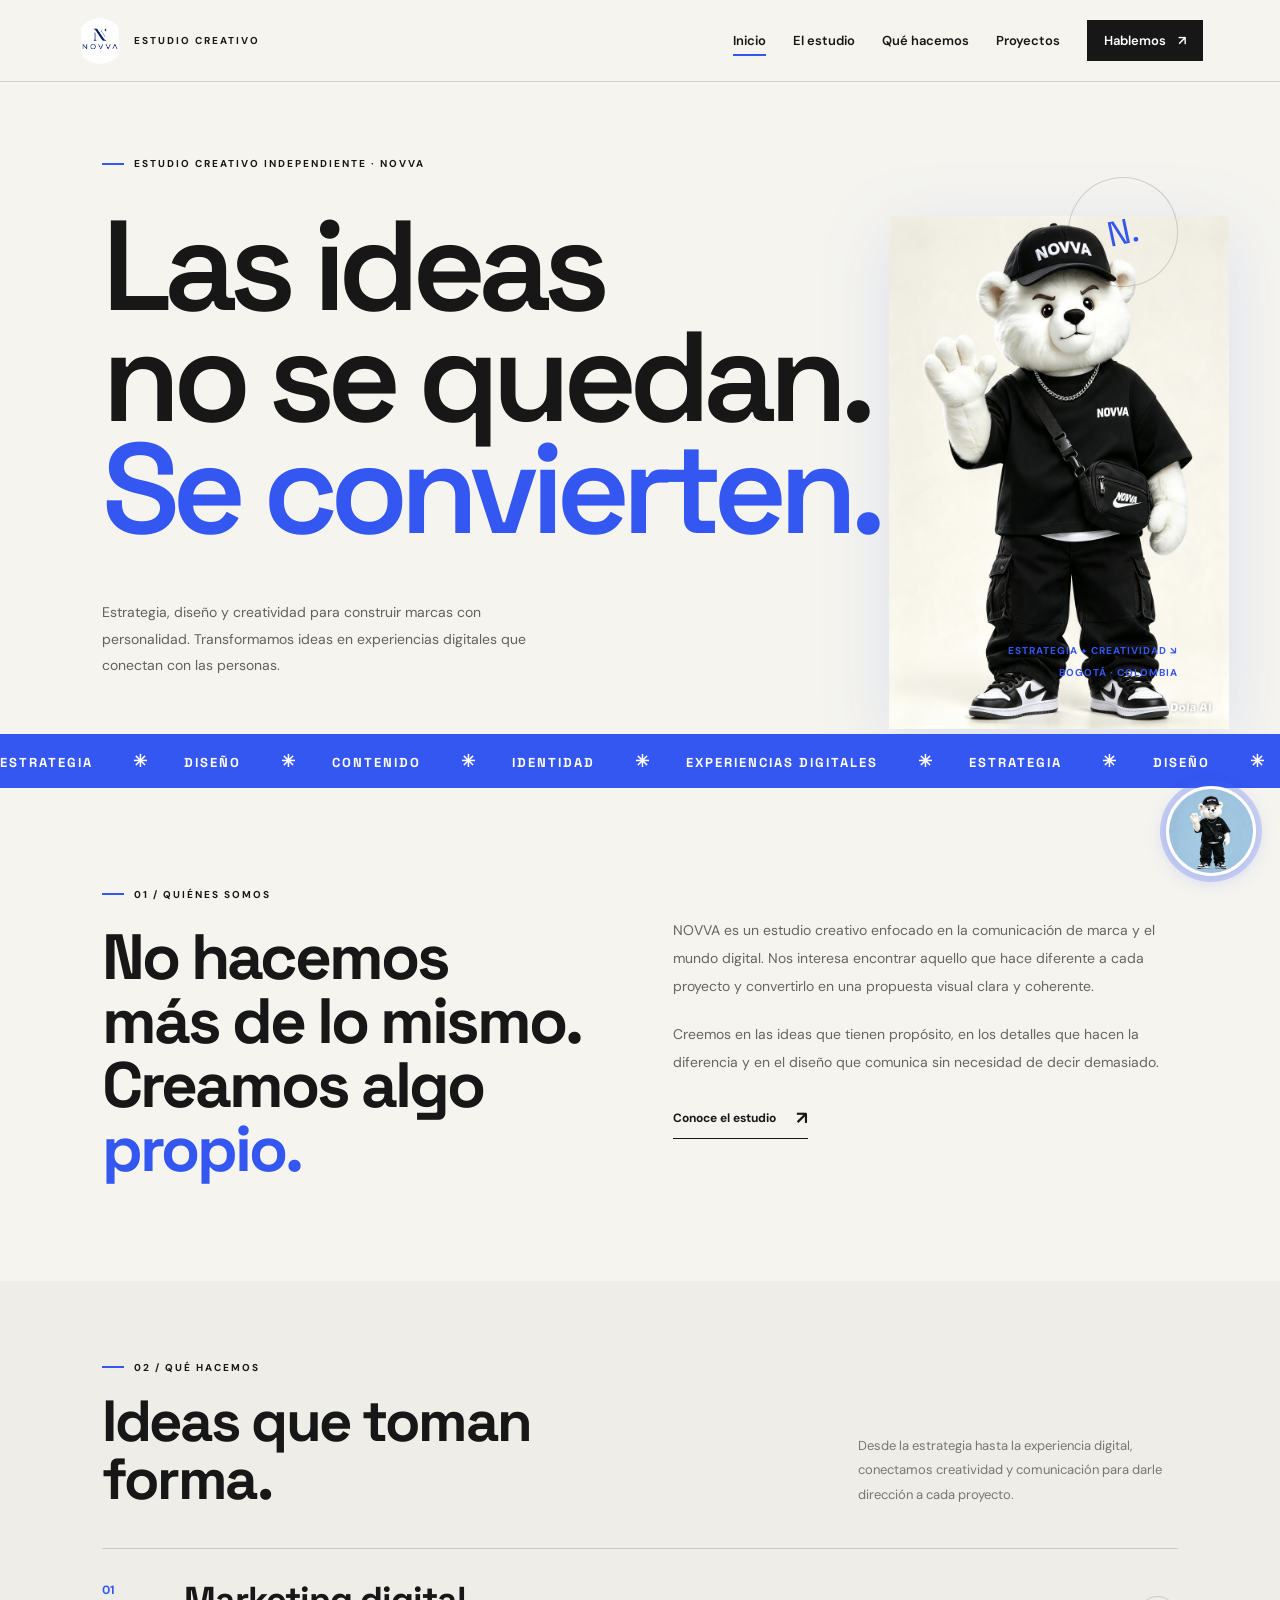
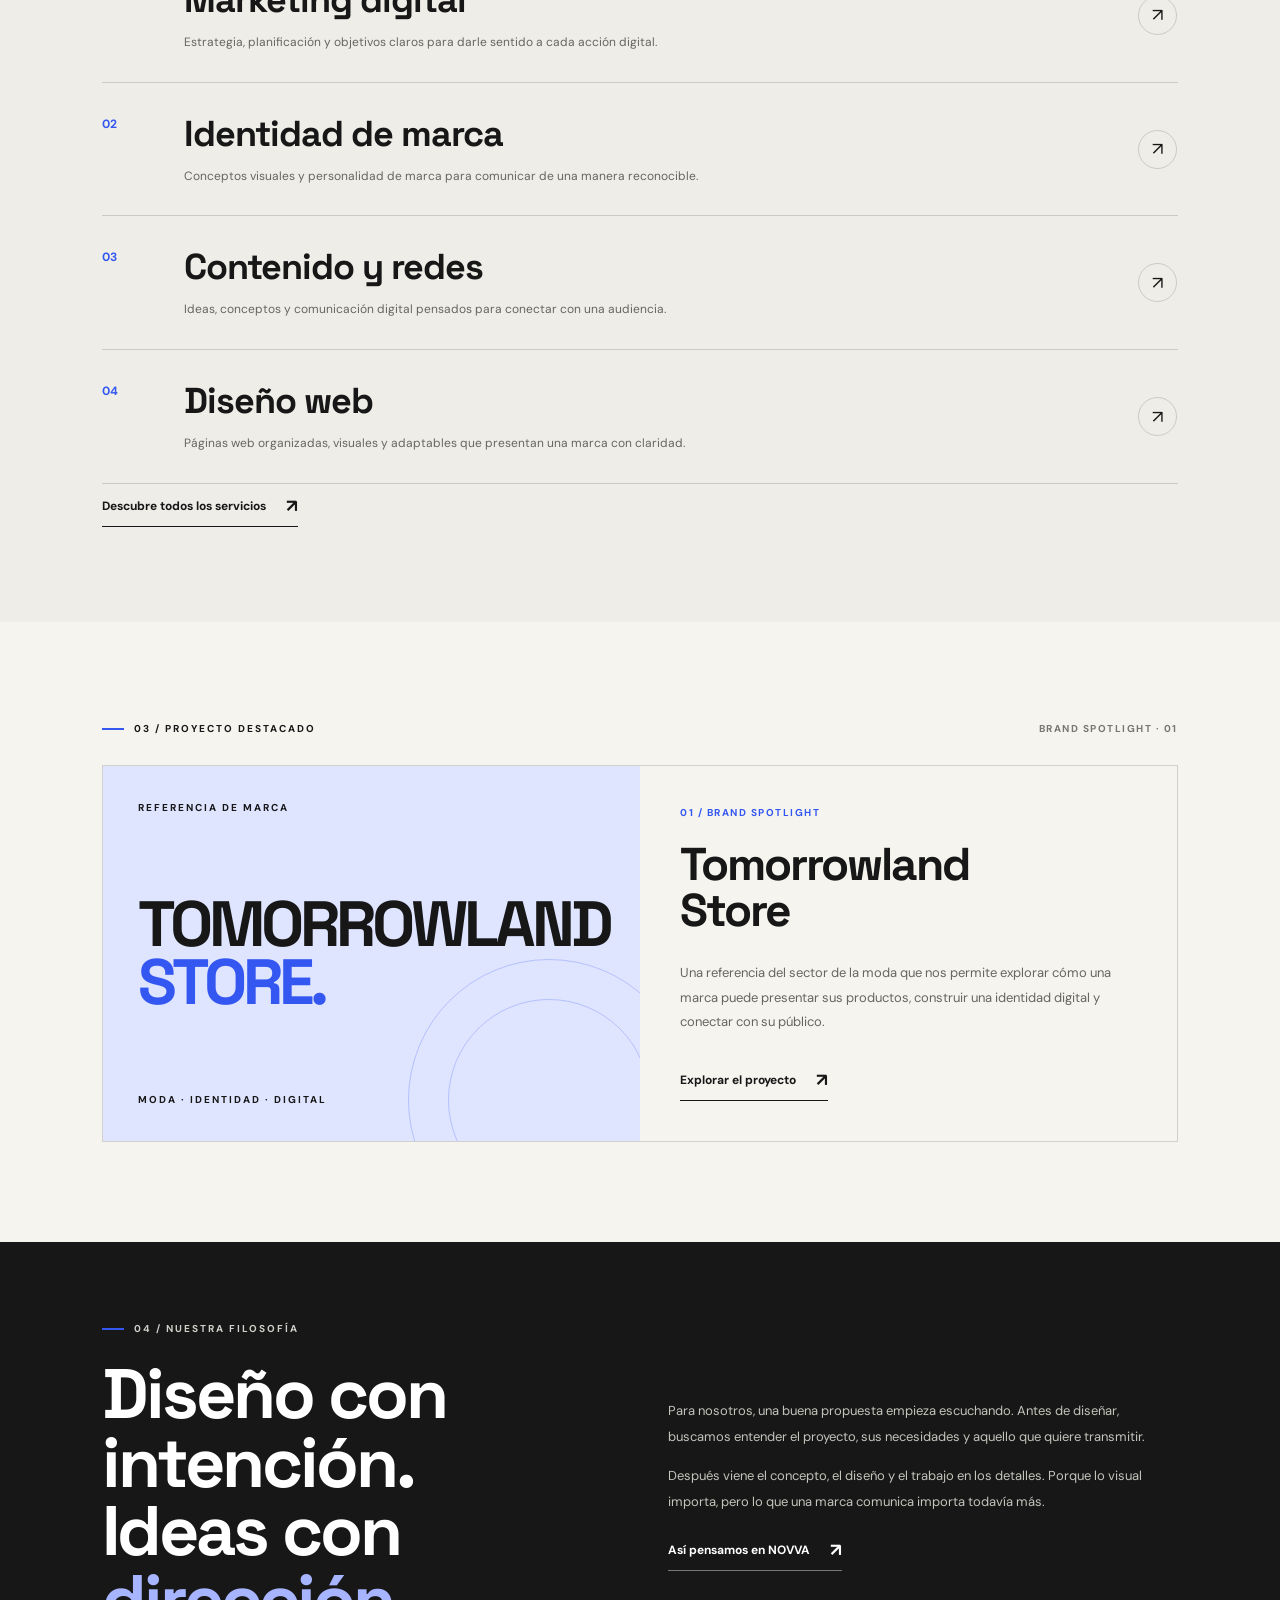
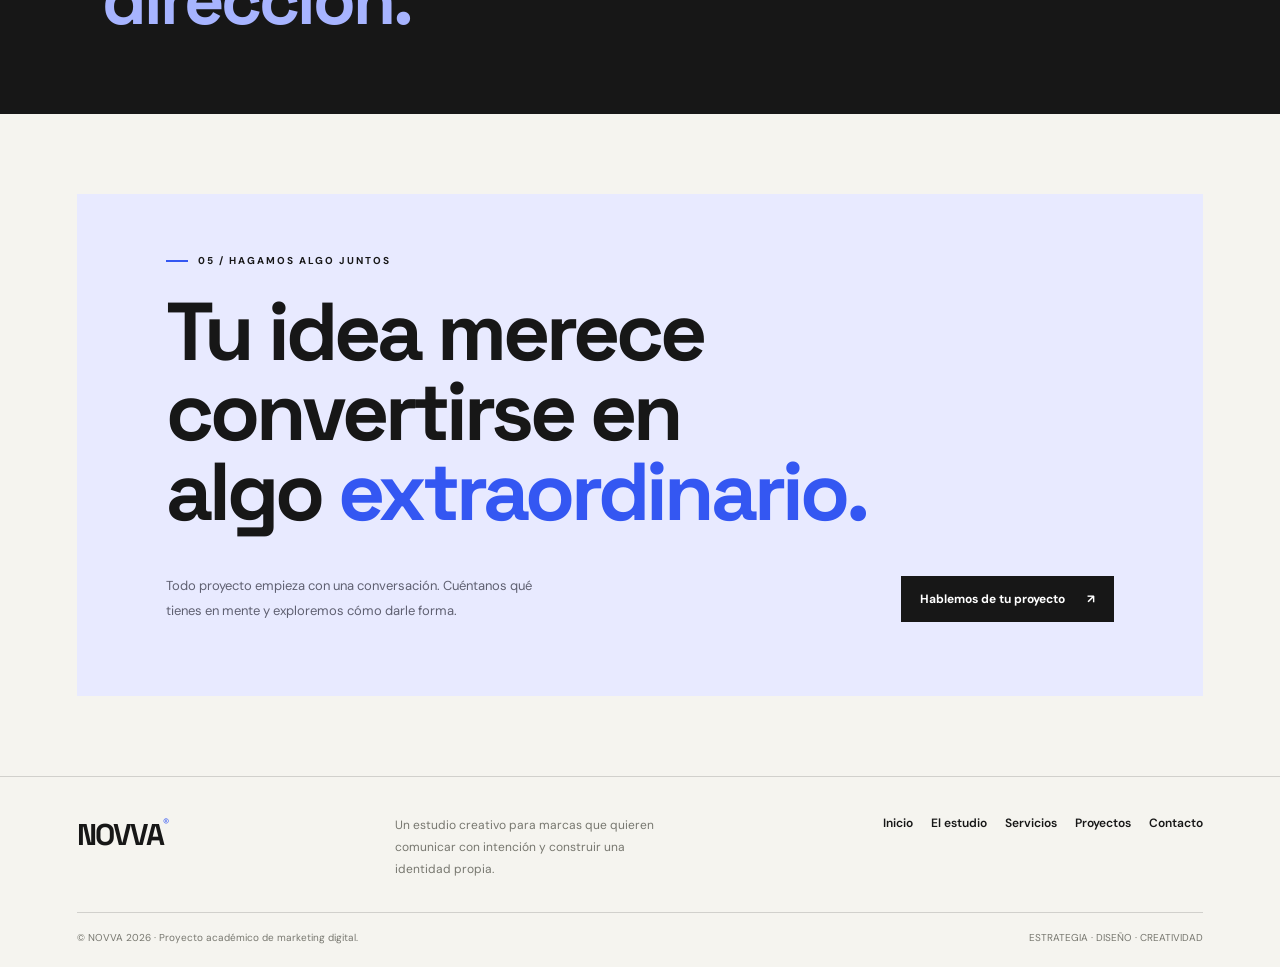
==== commit 6bbd98be: "Actualiza NOVVA Creative Studio" ====
--- a/index.html
+++ b/index.html
@@ -1,51 +1,193 @@
-
 <!DOCTYPE html>
 <html lang="es">
 <head>
     <meta charset="UTF-8">
     <meta name="viewport" content="width=device-width, initial-scale=1.0">
-
     <title>NOVVA — Estudio Creativo</title>
     <meta name="description" content="NOVVA es un estudio creativo enfocado en marketing digital, identidad de marca, contenido y diseño web.">
-
     <link rel="icon" href="assets/logo-novva.jpeg">
-    <link rel="stylesheet" href="css/style.css">
-
+    
     <link rel="preconnect" href="https://fonts.googleapis.com">
     <link rel="preconnect" href="https://fonts.gstatic.com" crossorigin>
     <link href="https://fonts.googleapis.com/css2?family=DM+Sans:wght@400;500;600;700;800&family=Space+Grotesk:wght@400;500;600;700&display=swap" rel="stylesheet">
-
+    
     <style>
         :root {
             --fondo: #f5f4ef;
             --negro: #171717;
             --azul: #3457f2;
+            --azul-claro: #637ff7;
             --gris: #77776f;
             --linea: rgba(23, 23, 23, .16);
         }
-
         * {
             box-sizing: border-box;
         }
-
         html {
             scroll-behavior: smooth;
         }
-
         body {
             margin: 0;
             color: var(--negro);
             background: var(--fondo);
             font-family: 'DM Sans', sans-serif;
         }
-
         a {
             color: inherit;
             text-decoration: none;
         }
 
-        /* ENCABEZADO */
-
+        /* ============================== */
+        /* MASCOTAS — ESTILOS PRINCIPALES */
+        /* ============================== */
+
+        /* 🐻 OSO GRANDE SALUDANDO — Portada, detrás del texto */
+        .mascota-hero {
+            position: absolute;
+            right: 4%;
+            bottom: 0;
+            z-index: 1; /* Detrás del texto */
+            width: 340px;
+            height: auto;
+            pointer-events: none;
+            animation: 
+                entradaOso 1.2s cubic-bezier(0.17, 0.67, 0.3, 0.99) forwards,
+                flotarOso 4s ease-in-out infinite 1.2s;
+            opacity: 0;
+            transform: translateY(50px) scale(0.9);
+            filter: drop-shadow(0 15px 35px rgba(52, 87, 242, 0.12));
+        }
+        .mascota-hero img {
+            width: 100%;
+            height: auto;
+            object-fit: contain;
+        }
+
+        @keyframes entradaOso {
+            to {
+                opacity: 1;
+                transform: translateY(0) scale(1);
+            }
+        }
+        @keyframes flotarOso {
+            0% { transform: translateY(0) rotate(0deg); }
+            25% { transform: translateY(-12px) rotate(0.8deg); }
+            50% { transform: translateY(-6px) rotate(0deg); }
+            75% { transform: translateY(-15px) rotate(-0.8deg); }
+            100% { transform: translateY(0) rotate(0deg); }
+        }
+
+        /* 🐻 OSO FLOTANTE ESQUINA — Interactivo */
+        .mascota-flotante {
+            position: fixed;
+            bottom: 24px;
+            right: 24px;
+            z-index: 999;
+            cursor: pointer;
+        }
+        .mascota-contenedor {
+            position: relative;
+            width: 90px;
+            height: 90px;
+        }
+        .mascota-contenedor img {
+            width: 100%;
+            height: 100%;
+            object-fit: cover;
+            border-radius: 50%;
+            border: 3px solid white;
+            box-shadow: 0 4px 20px rgba(52, 87, 242, 0.2);
+            position: relative;
+            z-index: 2;
+            transition: transform 0.3s cubic-bezier(0.34, 1.56, 0.64, 1);
+        }
+        .mascota-flotante:hover img {
+            transform: scale(1.15) rotate(5deg);
+        }
+        .mascota-brillo {
+            position: absolute;
+            top: -6px; left: -6px; right: -6px; bottom: -6px;
+            border-radius: 50%;
+            background: linear-gradient(135deg, var(--azul), var(--azul-claro));
+            opacity: 0.25;
+            z-index: 1;
+            animation: brilloPulsar 2.5s ease-in-out infinite;
+        }
+        @keyframes brilloPulsar {
+            0%,100% { transform: scale(1); opacity: 0.25; }
+            50% { transform: scale(1.15); opacity: 0.4; }
+        }
+        .mascota-onda {
+            position: absolute;
+            top: 0; left: 0; width: 100%; height: 100%;
+            border-radius: 50%;
+            border: 2px solid var(--azul);
+            opacity: 0;
+            z-index: 0;
+            animation: ondaExpandir 3s ease-out infinite;
+        }
+        @keyframes ondaExpandir {
+            0% { transform: scale(0.8); opacity: 0.6; }
+            100% { transform: scale(1.8); opacity: 0; }
+        }
+        .mascota-saludo {
+            position: absolute;
+            right: 105px;
+            bottom: 50%;
+            transform: translateY(50%);
+            background: white;
+            padding: 12px 18px;
+            border-radius: 18px;
+            border: 1px solid var(--linea);
+            box-shadow: 0 6px 25px rgba(0,0,0,0.1);
+            font-size: 13px;
+            font-weight: 600;
+            white-space: nowrap;
+            opacity: 0;
+            visibility: hidden;
+            transition: all 0.3s ease;
+        }
+        .mascota-flotante:hover .mascota-saludo {
+            opacity: 1;
+            visibility: visible;
+            right: 115px;
+        }
+        .mascota-saludo::after {
+            content: "";
+            position: absolute;
+            right: -8px;
+            top: 50%;
+            transform: translateY(-50%);
+            border-top: 8px solid transparent;
+            border-bottom: 8px solid transparent;
+            border-left: 8px solid white;
+        }
+
+        /* Asegurar que el texto quede ENCIMA del oso grande */
+        .hero h1, .hero-bottom, .hero-circle, .hero .eyebrow {
+            position: relative;
+            z-index: 2;
+        }
+
+        /* RESPONSIVO */
+        @media (max-width: 900px) {
+            .mascota-hero { width: 240px; right: 0; }
+            .mascota-contenedor { width: 75px; height: 75px; }
+            .mascota-flotante { bottom: 20px; right: 20px; }
+        }
+        @media (max-width: 560px) {
+            .mascota-hero {
+                position: relative;
+                width: 200px;
+                margin: 10px auto -30px;
+                right: auto;
+            }
+            .mascota-saludo { display: none; }
+        }
+
+        /* ============================== */
+        /* RESTO DE ESTILOS (TAL CUAL) */
+        /* ============================== */
         .header {
             position: sticky;
             top: 0;
@@ -60,7 +202,6 @@
             border-bottom: 1px solid var(--linea);
             backdrop-filter: blur(12px);
         }
-
         .logo {
             display: flex;
             align-items: center;
@@ -69,14 +210,12 @@
             font-weight: 700;
             letter-spacing: 2px;
         }
-
         .logo img {
             width: 46px;
             height: 46px;
             object-fit: contain;
             border-radius: 50%;
         }
-
         .navigation {
             display: flex;
             align-items: center;
@@ -84,12 +223,10 @@
             font-size: 13px;
             font-weight: 600;
         }
-
         .navigation > a:not(.contact-link) {
             position: relative;
             padding: 10px 0;
         }
-
         .navigation > a:not(.contact-link)::after {
             content: "";
             position: absolute;
@@ -100,27 +237,23 @@
             background: var(--azul);
             transition: width .25s;
         }
-
         .navigation > a:hover::after,
         .navigation > a.current::after {
             width: 100%;
         }
-
         .contact-link {
             padding: 12px 17px;
             color: white;
             background: var(--negro);
-            transition: background .25s;
-        }
-
+            transition: background .25s, transform .2s;
+        }
         .contact-link:hover {
             background: var(--azul);
-        }
-
+            transform: translateY(-2px);
+        }
         .contact-link span {
             margin-left: 9px;
         }
-
         .menu-button {
             display: none;
             padding: 10px 13px;
@@ -128,9 +261,6 @@
             background: transparent;
             cursor: pointer;
         }
-
-        /* PORTADA */
-
         .hero {
             min-height: 640px;
             padding: 75px 8% 55px;
@@ -140,7 +270,6 @@
             flex-direction: column;
             justify-content: center;
         }
-
         .eyebrow {
             display: flex;
             align-items: center;
@@ -151,17 +280,13 @@
             letter-spacing: 2px;
             text-transform: uppercase;
         }
-
         .eyebrow::before {
             content: "";
             width: 22px;
             height: 2px;
             background: var(--azul);
         }
-
         .hero h1 {
-            position: relative;
-            z-index: 1;
             max-width: 1100px;
             margin: 40px 0 30px;
             font-family: 'Space Grotesk', sans-serif;
@@ -170,12 +295,10 @@
             line-height: .87;
             letter-spacing: -8px;
         }
-
         .hero h1 em {
             color: var(--azul);
             font-style: normal;
         }
-
         .hero-bottom {
             display: flex;
             justify-content: space-between;
@@ -183,7 +306,6 @@
             gap: 30px;
             margin-top: 25px;
         }
-
         .hero-description {
             max-width: 440px;
             margin: 0;
@@ -191,7 +313,6 @@
             font-size: 14px;
             line-height: 1.9;
         }
-
         .hero-side {
             display: flex;
             flex-direction: column;
@@ -202,11 +323,9 @@
             letter-spacing: 1px;
             white-space: nowrap;
         }
-
         .hero-side span {
             color: var(--azul);
         }
-
         .hero-circle {
             position: absolute;
             top: 95px;
@@ -222,22 +341,17 @@
             font-size: 35px;
             transform: rotate(-12deg);
         }
-
-        /* BANDA */
-
         .ticker {
             overflow: hidden;
             padding: 16px 0;
             color: white;
             background: var(--azul);
         }
-
         .ticker-track {
             display: flex;
             width: max-content;
             animation: ticker 28s linear infinite;
         }
-
         .ticker-track span {
             padding-right: 35px;
             font-family: 'Space Grotesk', sans-serif;
@@ -246,20 +360,13 @@
             letter-spacing: 2px;
             white-space: nowrap;
         }
-
         .ticker-track b {
             margin-left: 35px;
             font-size: 17px;
         }
-
         @keyframes ticker {
-            to {
-                transform: translateX(-50%);
-            }
-        }
-
-        /* INTRODUCCIÓN */
-
+            to { transform: translateX(-50%); }
+        }
         .intro {
             padding: 100px 8%;
             display: grid;
@@ -267,7 +374,6 @@
             gap: 65px;
             align-items: start;
         }
-
         .intro h2 {
             margin: 24px 0 0;
             font-family: 'Space Grotesk', sans-serif;
@@ -275,23 +381,19 @@
             line-height: 1;
             letter-spacing: -3px;
         }
-
         .intro h2 em {
             color: var(--azul);
             font-style: normal;
         }
-
         .intro-copy {
             padding-top: 28px;
         }
-
         .intro-copy p {
             margin: 0 0 20px;
             color: #66665f;
             font-size: 14px;
             line-height: 2;
         }
-
         .text-link {
             display: inline-flex;
             align-items: center;
@@ -303,23 +405,17 @@
             font-weight: 700;
             transition: color .25s, border-color .25s;
         }
-
         .text-link:hover {
             color: var(--azul);
             border-color: var(--azul);
         }
-
         .text-link span {
             font-size: 18px;
         }
-
-        /* SERVICIOS */
-
         .services {
             padding: 80px 8% 95px;
             background: #eeede7;
         }
-
         .section-head {
             display: flex;
             justify-content: space-between;
@@ -327,7 +423,6 @@
             gap: 25px;
             margin-bottom: 40px;
         }
-
         .section-head h2 {
             margin: 18px 0 0;
             font-family: 'Space Grotesk', sans-serif;
@@ -335,7 +430,6 @@
             line-height: 1;
             letter-spacing: -2.5px;
         }
-
         .section-head > p {
             max-width: 320px;
             margin: 0;
@@ -343,11 +437,9 @@
             font-size: 13px;
             line-height: 1.9;
         }
-
         .service-list {
             border-top: 1px solid var(--linea);
         }
-
         .service {
             display: grid;
             grid-template-columns: 60px 1fr 40px;
@@ -357,12 +449,10 @@
             border-bottom: 1px solid var(--linea);
             transition: padding .25s;
         }
-
         .service:hover {
             padding-left: 12px;
             padding-right: 12px;
         }
-
         .service-number {
             color: var(--azul);
             font-size: 12px;
@@ -370,14 +460,12 @@
             align-self: start;
             padding-top: 5px;
         }
-
         .service h3 {
             margin: 0 0 8px;
             font-family: 'Space Grotesk', sans-serif;
             font-size: clamp(24px, 3vw, 36px);
             letter-spacing: -1px;
         }
-
         .service p {
             max-width: 580px;
             margin: 0;
@@ -385,7 +473,6 @@
             font-size: 12px;
             line-height: 1.9;
         }
-
         .service-arrow {
             width: 39px;
             height: 39px;
@@ -396,20 +483,15 @@
             font-size: 18px;
             transition: color .25s, background .25s, transform .25s;
         }
-
         .service:hover .service-arrow {
             color: white;
             background: var(--azul);
             border-color: var(--azul);
             transform: rotate(45deg);
         }
-
-        /* PROYECTO DESTACADO */
-
         .featured {
             padding: 100px 8%;
         }
-
         .featured-top {
             display: flex;
             align-items: center;
@@ -417,21 +499,18 @@
             gap: 20px;
             margin-bottom: 30px;
         }
-
         .featured-top > span:last-child {
             color: var(--gris);
             font-size: 10px;
             font-weight: 700;
             letter-spacing: 1.5px;
         }
-
         .project-card {
             display: grid;
             grid-template-columns: 1fr 1fr;
             min-height: 360px;
             border: 1px solid var(--linea);
         }
-
         .project-visual {
             position: relative;
             min-height: 330px;
@@ -442,7 +521,6 @@
             justify-content: space-between;
             background: #dfe4ff;
         }
-
         .project-visual::before {
             content: "";
             position: absolute;
@@ -453,7 +531,6 @@
             border: 1px solid rgba(52, 87, 242, .25);
             border-radius: 50%;
         }
-
         .project-visual::after {
             content: "";
             position: absolute;
@@ -464,7 +541,6 @@
             border: 1px solid rgba(52, 87, 242, .25);
             border-radius: 50%;
         }
-
         .project-mini {
             position: relative;
             z-index: 1;
@@ -472,7 +548,6 @@
             font-weight: 700;
             letter-spacing: 2px;
         }
-
         .project-brand {
             position: relative;
             z-index: 1;
@@ -482,11 +557,9 @@
             line-height: .9;
             letter-spacing: -4px;
         }
-
         .project-brand span {
             color: var(--azul);
         }
-
         .project-info {
             padding: 40px;
             display: flex;
@@ -494,14 +567,12 @@
             align-items: start;
             justify-content: center;
         }
-
         .project-info small {
             color: var(--azul);
             font-size: 10px;
             font-weight: 700;
             letter-spacing: 1.5px;
         }
-
         .project-info h3 {
             margin: 22px 0 15px;
             font-family: 'Space Grotesk', sans-serif;
@@ -509,19 +580,14 @@
             line-height: 1;
             letter-spacing: -2px;
         }
-
         .project-info p {
             color: #66665f;
             font-size: 13px;
             line-height: 1.9;
         }
-
         .project-info .text-link {
             margin-top: 20px;
         }
-
-        /* FILOSOFÍA */
-
         .manifesto {
             padding: 80px 8%;
             display: grid;
@@ -531,7 +597,6 @@
             color: white;
             background: var(--negro);
         }
-
         .manifesto h2 {
             margin: 25px 0 0;
             font-family: 'Space Grotesk', sans-serif;
@@ -539,34 +604,26 @@
             line-height: .98;
             letter-spacing: -3px;
         }
-
         .manifesto h2 em {
             color: #a7b4ff;
             font-style: normal;
         }
-
         .manifesto .eyebrow {
             color: #d0d0ca;
         }
-
         .manifesto-copy p {
             color: #c4c4bd;
             font-size: 13px;
             line-height: 2;
         }
-
         .manifesto .text-link {
             border-color: #777;
         }
-
-        /* CTA */
-
         .last-word {
             margin: 80px 6%;
             padding: 60px 7%;
             background: #e8eaff;
         }
-
         .last-word h2 {
             margin: 25px 0;
             font-family: 'Space Grotesk', sans-serif;
@@ -574,12 +631,10 @@
             line-height: .97;
             letter-spacing: -4px;
         }
-
         .last-word h2 em {
             color: var(--azul);
             font-style: normal;
         }
-
         .last-bottom {
             display: flex;
             align-items: center;
@@ -587,14 +642,12 @@
             gap: 25px;
             margin-top: 30px;
         }
-
         .last-bottom p {
             max-width: 390px;
             color: #5f6071;
             font-size: 13px;
             line-height: 1.9;
         }
-
         .button-link {
             display: inline-flex;
             align-items: center;
@@ -606,19 +659,14 @@
             font-weight: 700;
             transition: background .25s, transform .25s;
         }
-
         .button-link:hover {
             background: var(--azul);
             transform: translateY(-2px);
         }
-
-        /* PIE */
-
         .footer {
             padding: 38px 6% 23px;
             border-top: 1px solid var(--linea);
         }
-
         .footer-top {
             display: flex;
             justify-content: space-between;
@@ -626,20 +674,17 @@
             flex-wrap: wrap;
             gap: 25px;
         }
-
         .footer-logo {
             font-family: 'Space Grotesk', sans-serif;
             font-size: 30px;
             font-weight: 700;
             letter-spacing: -2px;
         }
-
         .footer-logo span {
             color: var(--azul);
             font-size: 12px;
             vertical-align: top;
         }
-
         .footer-description {
             max-width: 260px;
             margin: 0;
@@ -647,7 +692,6 @@
             font-size: 12px;
             line-height: 1.8;
         }
-
         .footer-nav {
             display: flex;
             flex-wrap: wrap;
@@ -655,11 +699,9 @@
             font-size: 12px;
             font-weight: 600;
         }
-
         .footer-nav a:hover {
             color: var(--azul);
         }
-
         .footer-bottom {
             display: flex;
             justify-content: space-between;
@@ -671,43 +713,23 @@
             color: var(--gris);
             font-size: 10px;
         }
-
-        /* ANIMACIONES */
-
         .reveal {
             opacity: 0;
             transform: translateY(15px);
             transition: opacity .6s ease, transform .6s ease;
         }
-
         .reveal.visible {
             opacity: 1;
             transform: translateY(0);
         }
-
         @media (prefers-reduced-motion: reduce) {
-            html {
-                scroll-behavior: auto;
-            }
-
-            .ticker-track {
-                animation: none;
-            }
-
-            .reveal {
-                opacity: 1;
-                transform: none;
-                transition: none;
-            }
-        }
-
-        /* TABLET */
-
+            html { scroll-behavior: auto; }
+            .ticker-track { animation: none; }
+            .reveal { opacity: 1; transform: none; transition: none; }
+            .mascota-hero, .mascota-brillo, .mascota-onda { animation: none; }
+        }
         @media (max-width: 900px) {
-            .menu-button {
-                display: block;
-            }
-
+            .menu-button { display: block; }
             .navigation {
                 display: none;
                 position: absolute;
@@ -721,26 +743,14 @@
                 background: var(--fondo);
                 border-bottom: 1px solid var(--linea);
             }
-
-            .navigation.open {
-                display: flex;
-            }
-
-            .navigation > a:not(.contact-link) {
-                padding: 12px 0;
-            }
-
-            .contact-link {
-                text-align: center;
-                margin-top: 8px;
-            }
-
+            .navigation.open { display: flex; }
+            .navigation > a:not(.contact-link) { padding: 12px 0; }
+            .contact-link { text-align: center; margin-top: 8px; }
             .hero {
                 min-height: 560px;
                 padding-left: 6%;
                 padding-right: 6%;
             }
-
             .hero-circle {
                 width: 75px;
                 height: 75px;
@@ -748,55 +758,38 @@
                 right: 6%;
                 font-size: 25px;
             }
-
-            .intro,
-            .manifesto {
+            .intro, .manifesto {
                 padding-left: 6%;
                 padding-right: 6%;
                 gap: 35px;
             }
-
-            .services,
-            .featured {
+            .services, .featured {
                 padding-left: 6%;
                 padding-right: 6%;
             }
-
-            .project-info {
-                padding: 28px;
-            }
-        }
-
-        /* CELULAR */
-
+            .project-info { padding: 28px; }
+        }
         @media (max-width: 560px) {
-            .header {
-                padding: 13px 5%;
-            }
-
+            .header { padding: 13px 5%; }
             .logo {
                 gap: 8px;
                 font-size: 8px;
                 letter-spacing: 1.2px;
             }
-
             .logo img {
                 width: 39px;
                 height: 39px;
             }
-
             .hero {
                 min-height: auto;
                 padding-top: 70px;
                 padding-bottom: 55px;
             }
-
             .hero h1 {
                 margin: 35px 0 25px;
                 font-size: clamp(54px, 14vw, 80px);
                 letter-spacing: -4px;
             }
-
             .hero-circle {
                 width: 48px;
                 height: 48px;
@@ -804,140 +797,74 @@
                 right: 7%;
                 font-size: 17px;
             }
-
             .hero-bottom {
                 align-items: start;
                 flex-direction: column;
                 gap: 25px;
             }
-
-            .hero-description {
-                font-size: 13px;
-            }
-
-            .hero-side {
-                align-items: start;
-            }
-
+            .hero-description { font-size: 13px; }
+            .hero-side { align-items: start; }
             .intro {
                 grid-template-columns: 1fr;
                 gap: 15px;
                 padding: 65px 6%;
             }
-
-            .intro h2 {
-                letter-spacing: -2px;
-            }
-
-            .intro-copy {
-                padding-top: 0;
-            }
-
-            .intro-copy p {
-                font-size: 13px;
-            }
-
-            .services {
-                padding: 60px 6%;
-            }
-
+            .intro h2 { letter-spacing: -2px; }
+            .intro-copy { padding-top: 0; }
+            .intro-copy p { font-size: 13px; }
+            .services { padding: 60px 6%; }
             .section-head {
                 align-items: start;
                 flex-direction: column;
             }
-
-            .section-head h2 {
-                letter-spacing: -1.5px;
-            }
-
+            .section-head h2 { letter-spacing: -1.5px; }
             .service {
                 grid-template-columns: 28px minmax(0, 1fr) 31px;
                 gap: 10px;
                 padding: 25px 0;
             }
-
-            .service h3 {
-                font-size: 24px;
-            }
-
-            .service p {
-                font-size: 12px;
-            }
-
+            .service h3 { font-size: 24px; }
+            .service p { font-size: 12px; }
             .service-arrow {
                 width: 30px;
                 height: 30px;
                 font-size: 15px;
             }
-
-            .featured {
-                padding: 65px 6%;
-            }
-
-            .project-card {
-                grid-template-columns: 1fr;
-            }
-
-            .project-visual {
-                min-height: 240px;
-            }
-
-            .project-info {
-                padding: 28px;
-            }
-
+            .featured { padding: 65px 6%; }
+            .project-card { grid-template-columns: 1fr; }
+            .project-visual { min-height: 240px; }
+            .project-info { padding: 28px; }
             .manifesto {
                 grid-template-columns: 1fr;
                 padding: 60px 6%;
                 gap: 20px;
             }
-
-            .manifesto h2 {
-                letter-spacing: -2px;
-            }
-
+            .manifesto h2 { letter-spacing: -2px; }
             .last-word {
                 margin: 50px 4%;
                 padding: 40px 6%;
             }
-
-            .last-word h2 {
-                letter-spacing: -2px;
-            }
-
+            .last-word h2 { letter-spacing: -2px; }
             .last-bottom {
                 align-items: start;
                 flex-direction: column;
             }
-
-            .footer-top {
-                flex-direction: column;
-            }
-
-            .footer-nav {
-                gap: 14px;
-            }
-
-            .footer-bottom {
-                flex-direction: column;
-            }
+            .footer-top { flex-direction: column; }
+            .footer-nav { gap: 14px; }
+            .footer-bottom { flex-direction: column; }
         }
     </style>
 </head>
-
 <body>
-
 <header class="header">
     <a class="logo" href="index.html" aria-label="NOVVA - Inicio">
         <img src="assets/logo-novva.jpeg" alt="Logo NOVVA">
         <span>ESTUDIO CREATIVO</span>
     </a>
-
     <button class="menu-button" type="button"
         aria-label="Abrir navegación" aria-expanded="false">
         Menú <b>+</b>
     </button>
-
     <nav class="navigation" aria-label="Navegación principal">
         <a class="current" href="index.html">Inicio</a>
         <a href="quienes-somos.html">El estudio</a>
@@ -946,32 +873,31 @@
         <a class="contact-link" href="contacto.html">Hablemos <span>↗</span></a>
     </nav>
 </header>
-
 <main>
-
     <!-- PORTADA PRINCIPAL -->
     <section class="hero">
         <p class="eyebrow">ESTUDIO CREATIVO INDEPENDIENTE · NOVVA</p>
-
         <div class="hero-circle" aria-hidden="true">N.</div>
-
         <h1>
             Las ideas<br>
             no se quedan.<br>
             <em>Se convierten.</em>
         </h1>
-
         <div class="hero-bottom">
             <p class="hero-description">
                 Estrategia, diseño y creatividad para construir marcas
                 con personalidad. Transformamos ideas en experiencias
                 digitales que conectan con las personas.
             </p>
-
             <div class="hero-side">
                 <span>ESTRATEGIA + CREATIVIDAD ↘</span>
                 <span>BOGOTÁ · COLOMBIA</span>
             </div>
+        </div>
+
+        <!-- 🐻 OSO GRANDE SALUDANDO — DETRÁS DEL TEXTO -->
+        <div class="mascota-hero">
+            <img src="pero.jpeg" alt="Oso NOVVA saludando" loading="lazy">
         </div>
     </section>
 
@@ -991,218 +917,120 @@
         </div>
     </div>
 
-    <!-- PRESENTACIÓN -->
+    <!-- RESTO DE SECCIONES IGUALES -->
     <section class="intro">
         <div class="reveal">
             <p class="eyebrow">01 / QUIÉNES SOMOS</p>
-
-            <h2>
-                No hacemos<br>
-                más de lo mismo.<br>
-                Creamos algo<br>
-                <em>propio.</em>
-            </h2>
+            <h2>No hacemos<br>más de lo mismo.<br>Creamos algo<br><em>propio.</em></h2>
         </div>
-
         <div class="intro-copy reveal">
-            <p>
-                NOVVA es un estudio creativo enfocado en la comunicación
-                de marca y el mundo digital. Nos interesa encontrar
-                aquello que hace diferente a cada proyecto y convertirlo
-                en una propuesta visual clara y coherente.
-            </p>
-
-            <p>
-                Creemos en las ideas que tienen propósito, en los detalles
-                que hacen la diferencia y en el diseño que comunica sin
-                necesidad de decir demasiado.
-            </p>
-
-            <a class="text-link" href="quienes-somos.html">
-                Conoce el estudio <span>↗</span>
-            </a>
+            <p>NOVVA es un estudio creativo enfocado en la comunicación de marca y el mundo digital. Nos interesa encontrar aquello que hace diferente a cada proyecto y convertirlo en una propuesta visual clara y coherente.</p>
+            <p>Creemos en las ideas que tienen propósito, en los detalles que hacen la diferencia y en el diseño que comunica sin necesidad de decir demasiado.</p>
+            <a class="text-link" href="quienes-somos.html">Conoce el estudio <span>↗</span></a>
         </div>
     </section>
 
-    <!-- SERVICIOS -->
     <section class="services">
         <div class="section-head reveal">
             <div>
                 <p class="eyebrow">02 / QUÉ HACEMOS</p>
                 <h2>Ideas que toman<br>forma.</h2>
             </div>
-
-            <p>
-                Desde la estrategia hasta la experiencia digital,
-                conectamos creatividad y comunicación para darle
-                dirección a cada proyecto.
-            </p>
+            <p>Desde la estrategia hasta la experiencia digital, conectamos creatividad y comunicación para darle dirección a cada proyecto.</p>
         </div>
-
         <div class="service-list">
-
             <article class="service reveal">
                 <span class="service-number">01</span>
                 <div>
                     <h3>Marketing digital</h3>
-                    <p>
-                        Estrategia, planificación y objetivos claros
-                        para darle sentido a cada acción digital.
-                    </p>
+                    <p>Estrategia, planificación y objetivos claros para darle sentido a cada acción digital.</p>
                 </div>
-                <a class="service-arrow" href="servicios.html"
-                    aria-label="Ver servicios de marketing digital">↗</a>
+                <a class="service-arrow" href="servicios.html" aria-label="Ver servicios de marketing digital">↗</a>
             </article>
-
             <article class="service reveal">
                 <span class="service-number">02</span>
                 <div>
                     <h3>Identidad de marca</h3>
-                    <p>
-                        Conceptos visuales y personalidad de marca
-                        para comunicar de una manera reconocible.
-                    </p>
+                    <p>Conceptos visuales y personalidad de marca para comunicar de una manera reconocible.</p>
                 </div>
-                <a class="service-arrow" href="servicios.html"
-                    aria-label="Ver servicios de identidad de marca">↗</a>
+                <a class="service-arrow" href="servicios.html" aria-label="Ver servicios de identidad de marca">↗</a>
             </article>
-
             <article class="service reveal">
                 <span class="service-number">03</span>
                 <div>
                     <h3>Contenido y redes</h3>
-                    <p>
-                        Ideas, conceptos y comunicación digital
-                        pensados para conectar con una audiencia.
-                    </p>
+                    <p>Ideas, conceptos y comunicación digital pensados para conectar con una audiencia.</p>
                 </div>
-                <a class="service-arrow" href="servicios.html"
-                    aria-label="Ver servicios de contenido y redes">↗</a>
+                <a class="service-arrow" href="servicios.html" aria-label="Ver servicios de contenido y redes">↗</a>
             </article>
-
             <article class="service reveal">
                 <span class="service-number">04</span>
                 <div>
                     <h3>Diseño web</h3>
-                    <p>
-                        Páginas web organizadas, visuales y adaptables
-                        que presentan una marca con claridad.
-                    </p>
+                    <p>Páginas web organizadas, visuales y adaptables que presentan una marca con claridad.</p>
                 </div>
-                <a class="service-arrow" href="servicios.html"
-                    aria-label="Ver servicios de diseño web">↗</a>
+                <a class="service-arrow" href="servicios.html" aria-label="Ver servicios de diseño web">↗</a>
             </article>
-
         </div>
-
-        <a class="text-link" href="servicios.html">
-            Descubre todos los servicios <span>↗</span>
-        </a>
+        <a class="text-link" href="servicios.html">Descubre todos los servicios <span>↗</span></a>
     </section>
 
-    <!-- REFERENCIA DESTACADA -->
     <section class="featured">
         <div class="featured-top reveal">
             <p class="eyebrow">03 / PROYECTO DESTACADO</p>
             <span>BRAND SPOTLIGHT · 01</span>
         </div>
-
         <article class="project-card reveal">
             <div class="project-visual">
                 <span class="project-mini">REFERENCIA DE MARCA</span>
-
-                <div class="project-brand">
-                    TOMORROWLAND<br>
-                    <span>STORE.</span>
-                </div>
-
+                <div class="project-brand">TOMORROWLAND<br><span>STORE.</span></div>
                 <span class="project-mini">MODA · IDENTIDAD · DIGITAL</span>
             </div>
-
             <div class="project-info">
                 <small>01 / BRAND SPOTLIGHT</small>
-
                 <h3>Tomorrowland<br>Store</h3>
-
-                <p>
-                    Una referencia del sector de la moda que nos permite
-                    explorar cómo una marca puede presentar sus productos,
-                    construir una identidad digital y conectar con su público.
-                </p>
-
-                <a class="text-link" href="referencias.html">
-                    Explorar el proyecto <span>↗</span>
-                </a>
+                <p>Una referencia del sector de la moda que nos permite explorar cómo una marca puede presentar sus productos, construir una identidad digital y conectar con su público.</p>
+                <a class="text-link" href="referencias.html">Explorar el proyecto <span>↗</span></a>
             </div>
         </article>
     </section>
 
-    <!-- FILOSOFÍA -->
     <section class="manifesto">
         <div class="reveal">
             <p class="eyebrow">04 / NUESTRA FILOSOFÍA</p>
-
-            <h2>
-                Diseño con<br>
-                intención.<br>
-                Ideas con<br>
-                <em>dirección.</em>
-            </h2>
+            <h2>Diseño con<br>intención.<br>Ideas con<br><em>dirección.</em></h2>
         </div>
-
         <div class="manifesto-copy reveal">
-            <p>
-                Para nosotros, una buena propuesta empieza escuchando.
-                Antes de diseñar, buscamos entender el proyecto, sus
-                necesidades y aquello que quiere transmitir.
-            </p>
-
-            <p>
-                Después viene el concepto, el diseño y el trabajo en
-                los detalles. Porque lo visual importa, pero lo que
-                una marca comunica importa todavía más.
-            </p>
-
-            <a class="text-link" href="quienes-somos.html">
-                Así pensamos en NOVVA <span>↗</span>
-            </a>
+            <p>Para nosotros, una buena propuesta empieza escuchando. Antes de diseñar, buscamos entender el proyecto, sus necesidades y aquello que quiere transmitir.</p>
+            <p>Después viene el concepto, el diseño y el trabajo en los detalles. Porque lo visual importa, pero lo que una marca comunica importa todavía más.</p>
+            <a class="text-link" href="quienes-somos.html">Así pensamos en NOVVA <span>↗</span></a>
         </div>
     </section>
 
-    <!-- LLAMADO A LA ACCIÓN -->
     <section class="last-word reveal">
         <p class="eyebrow">05 / HAGAMOS ALGO JUNTOS</p>
-
-        <h2>
-            Tu idea merece<br>
-            convertirse en<br>
-            algo <em>extraordinario.</em>
-        </h2>
-
+        <h2>Tu idea merece<br>convertirse en<br>algo <em>extraordinario.</em></h2>
         <div class="last-bottom">
-            <p>
-                Todo proyecto empieza con una conversación.
-                Cuéntanos qué tienes en mente y exploremos
-                cómo darle forma.
-            </p>
-
-            <a class="button-link" href="contacto.html">
-                Hablemos de tu proyecto <span>↗</span>
-            </a>
+            <p>Todo proyecto empieza con una conversación. Cuéntanos qué tienes en mente y exploremos cómo darle forma.</p>
+            <a class="button-link" href="contacto.html">Hablemos de tu proyecto <span>↗</span></a>
         </div>
     </section>
-
 </main>
+
+<!-- 🐻 OSO FLOTANTE ESQUINA — INTERACTIVO -->
+<div class="mascota-flotante" id="mascotaEsquina" aria-hidden="true">
+    <div class="mascota-contenedor">
+        <img src="Novva.png" alt="NOVVA" loading="lazy">
+        <div class="mascota-brillo"></div>
+        <div class="mascota-onda"></div>
+    </div>
+    <div class="mascota-saludo" id="saludoEsquina">¡Hola! 👋 Soy NOVVA</div>
+</div>
 
 <footer class="footer">
     <div class="footer-top">
         <a class="footer-logo" href="index.html">NOVVA<span>®</span></a>
-
-        <p class="footer-description">
-            Un estudio creativo para marcas que quieren comunicar
-            con intención y construir una identidad propia.
-        </p>
-
+        <p class="footer-description">Un estudio creativo para marcas que quieren comunicar con intención y construir una identidad propia.</p>
         <nav class="footer-nav" aria-label="Navegación del pie de página">
             <a href="index.html">Inicio</a>
             <a href="quienes-somos.html">El estudio</a>
@@ -1211,7 +1039,6 @@
             <a href="contacto.html">Contacto</a>
         </nav>
     </div>
-
     <div class="footer-bottom">
         <span>© NOVVA 2026 · Proyecto académico de marketing digital.</span>
         <span>ESTRATEGIA · DISEÑO · CREATIVIDAD</span>
@@ -1222,17 +1049,12 @@
     // Navegación adaptable
     const menuButton = document.querySelector('.menu-button');
     const navigation = document.querySelector('.navigation');
-
     if (menuButton && navigation) {
         menuButton.addEventListener('click', () => {
             const abierto = navigation.classList.toggle('open');
-
             menuButton.setAttribute('aria-expanded', String(abierto));
-            menuButton.innerHTML = abierto
-                ? 'Cerrar <b>−</b>'
-                : 'Menú <b>+</b>';
+            menuButton.innerHTML = abierto ? 'Cerrar <b>−</b>' : 'Menú <b>+</b>';
         });
-
         navigation.querySelectorAll('a').forEach(enlace => {
             enlace.addEventListener('click', () => {
                 navigation.classList.remove('open');
@@ -1241,10 +1063,8 @@
             });
         });
     }
-
     // Animación suave al desplazarse
     const elementos = document.querySelectorAll('.reveal');
-
     if ('IntersectionObserver' in window) {
         const observador = new IntersectionObserver(entradas => {
             entradas.forEach(entrada => {
@@ -1253,15 +1073,13 @@
                     observador.unobserve(entrada.target);
                 }
             });
-        }, {
-            threshold: 0.12
-        });
-
+        }, { threshold: 0.12 });
         elementos.forEach(elemento => observador.observe(elemento));
     } else {
         elementos.forEach(elemento => elemento.classList.add('visible'));
     }
 </script>
-
+<script src="main.js"></script>
+<script src="mascota.js"></script>
 </body>
-</html>
+</html>
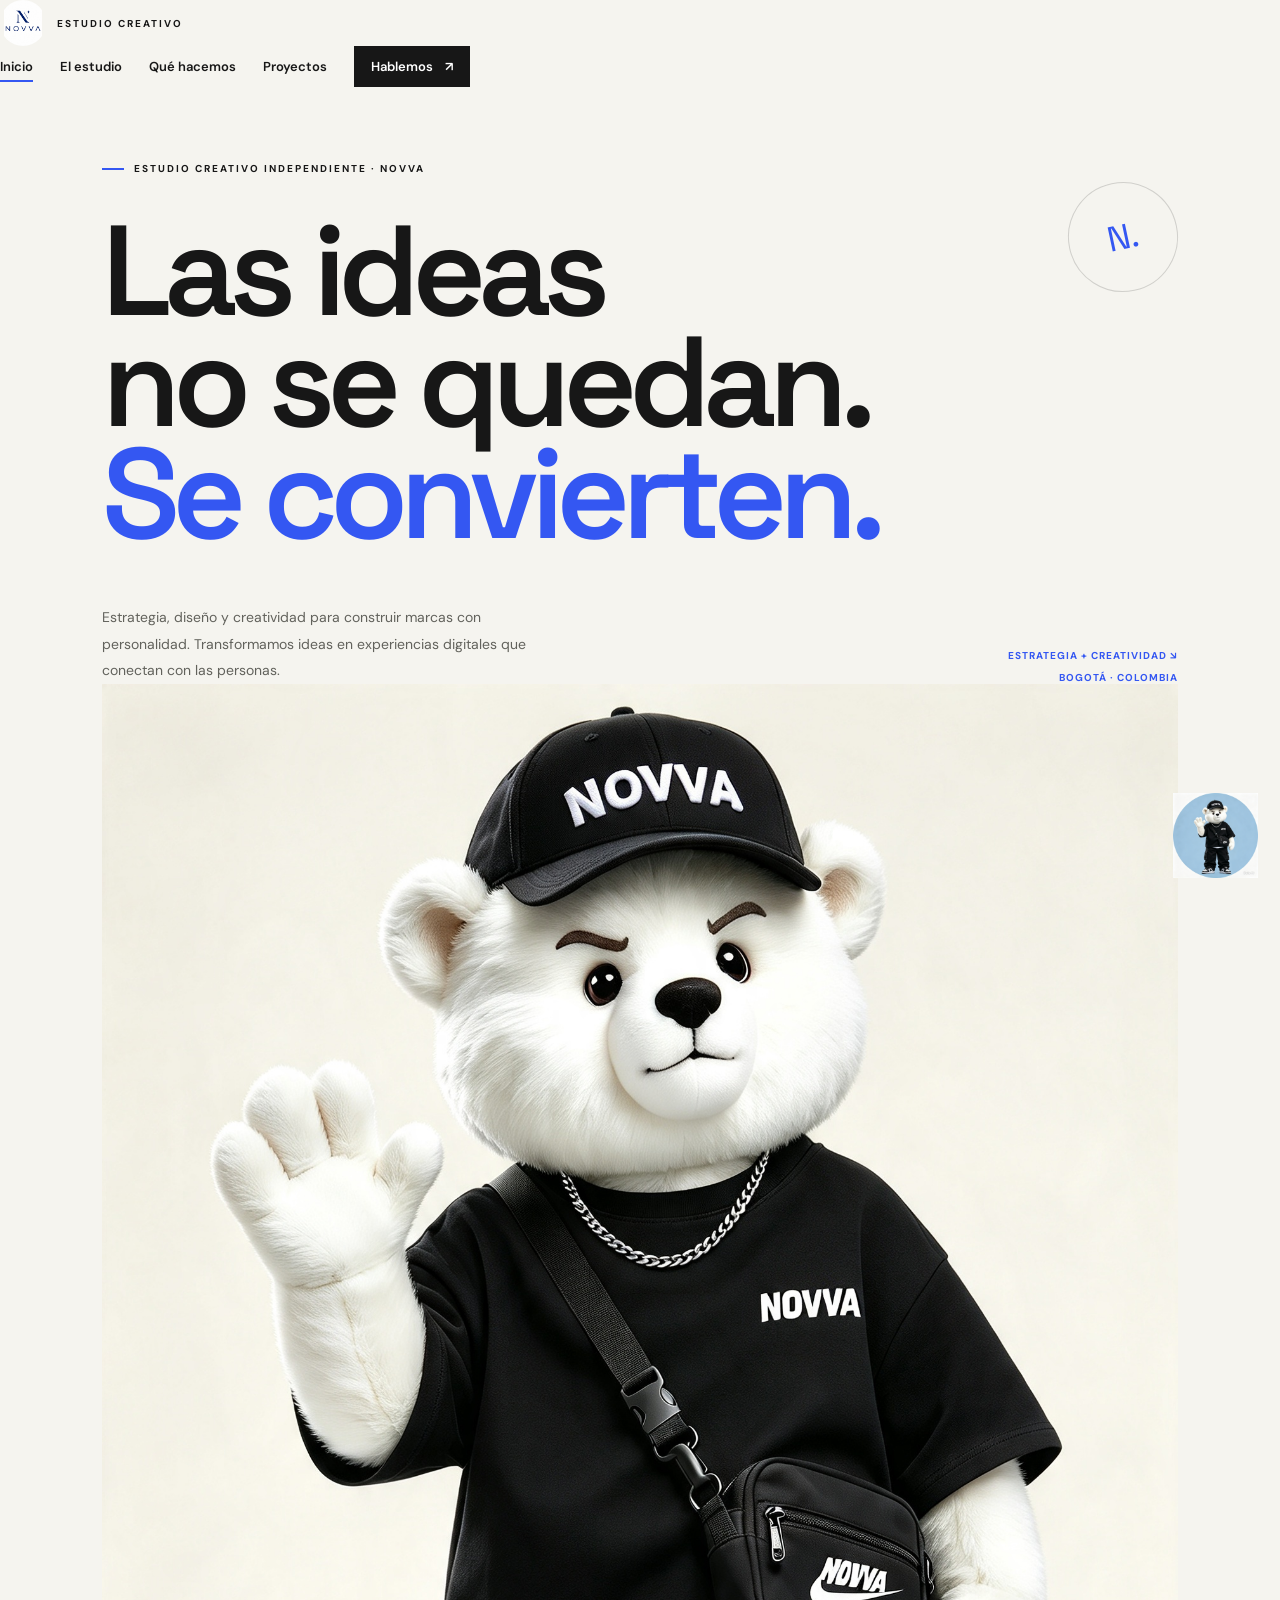
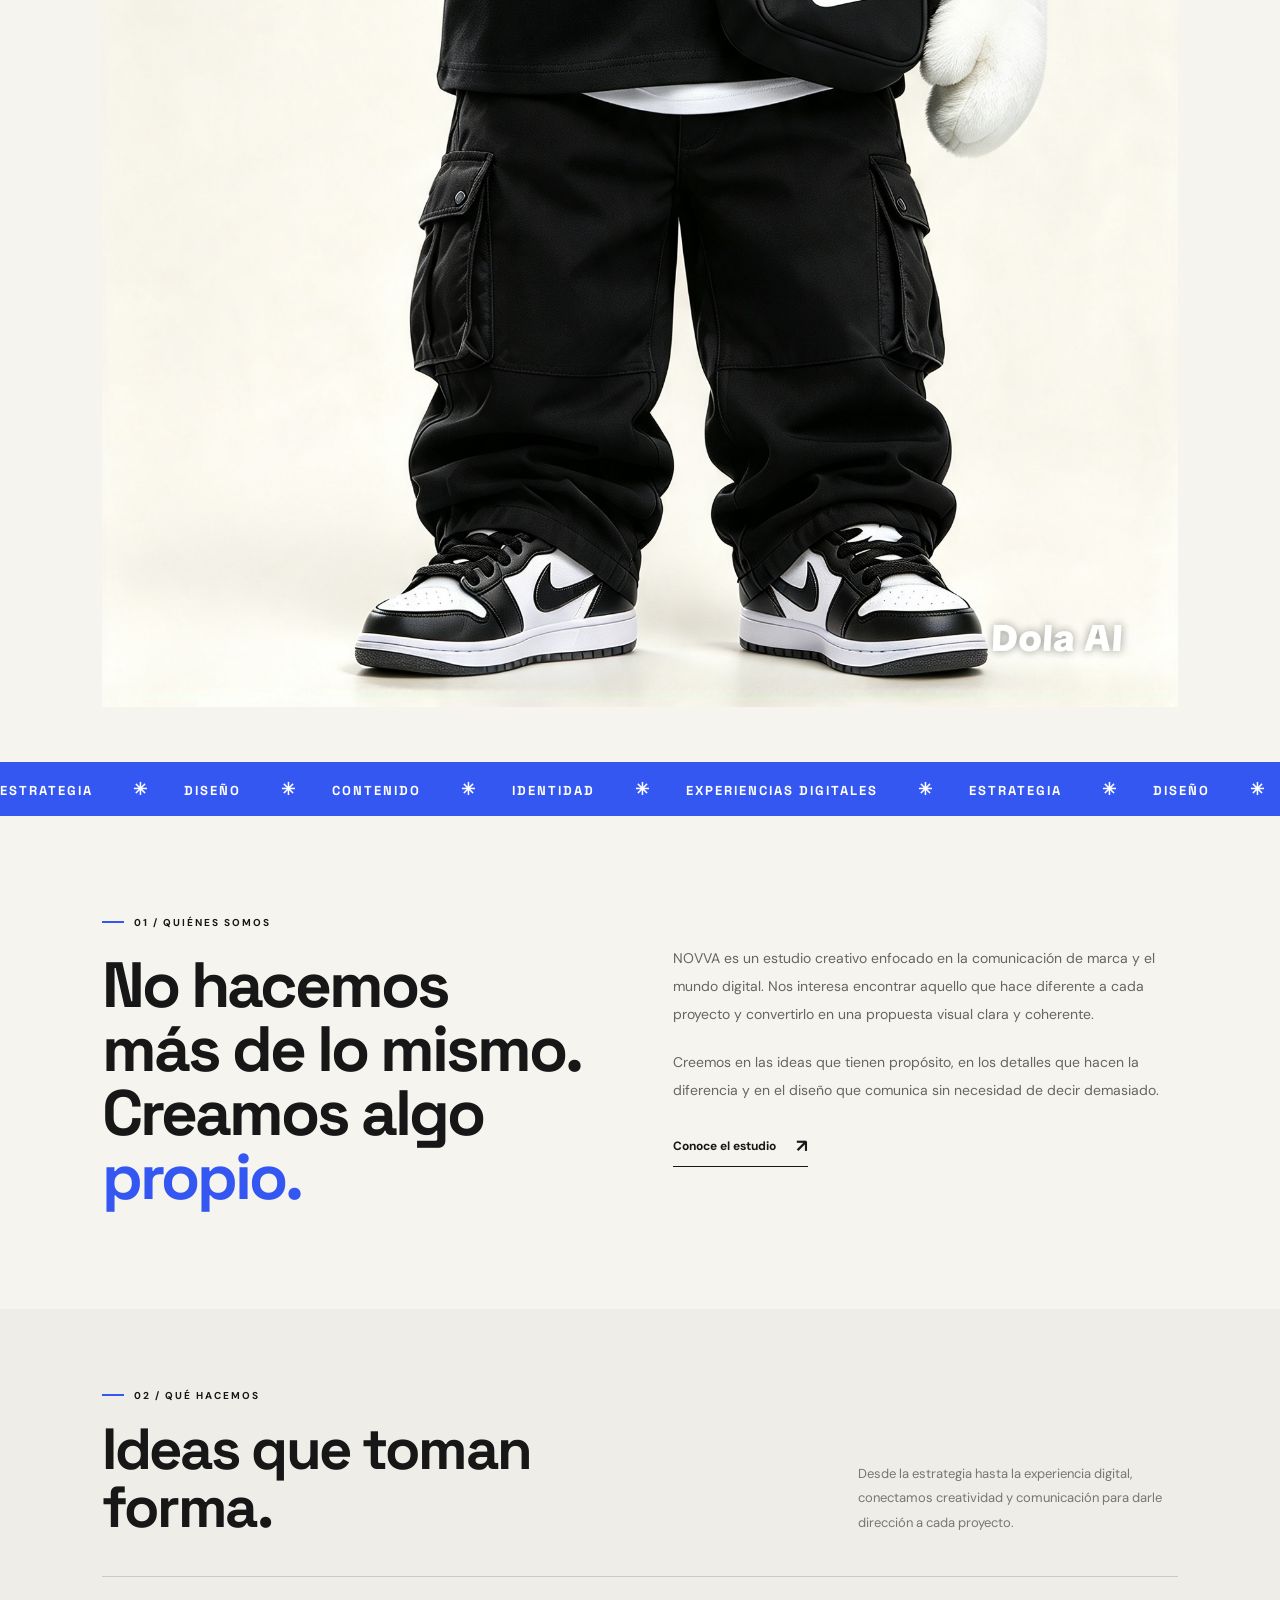
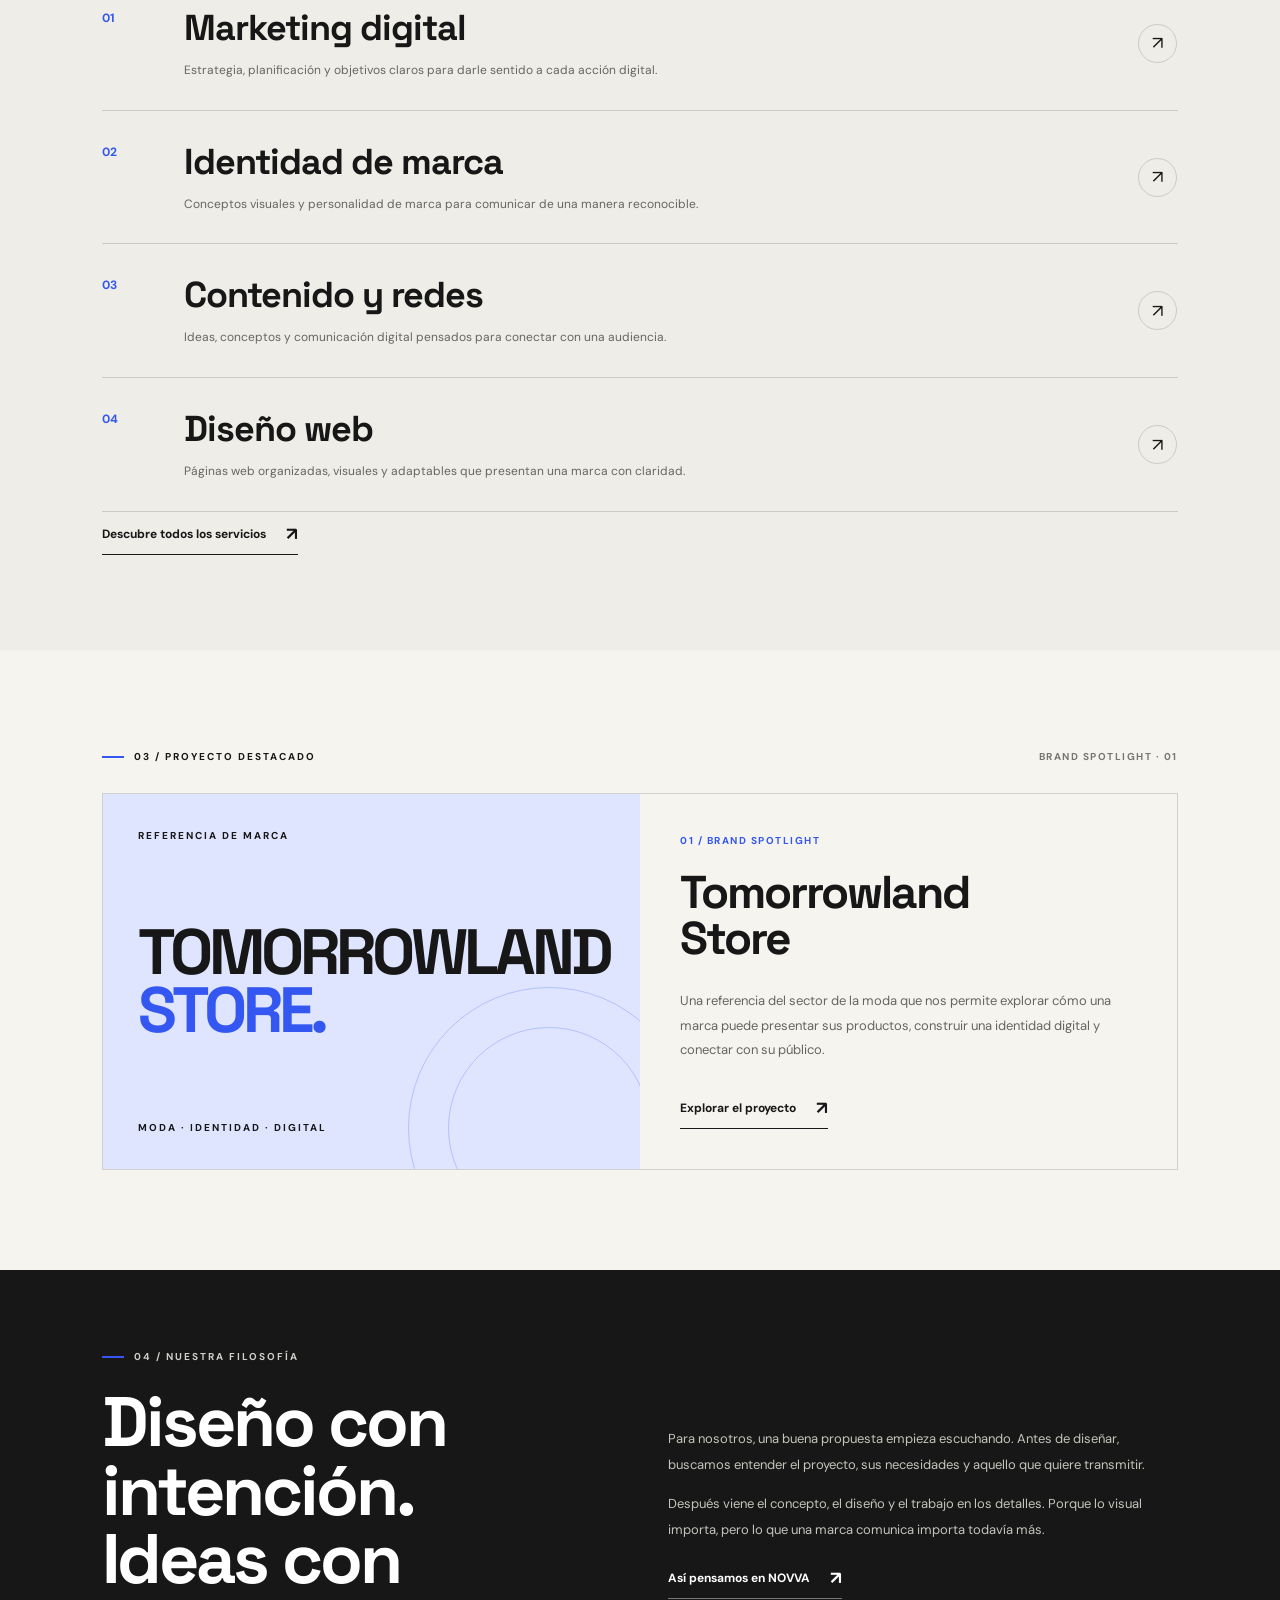
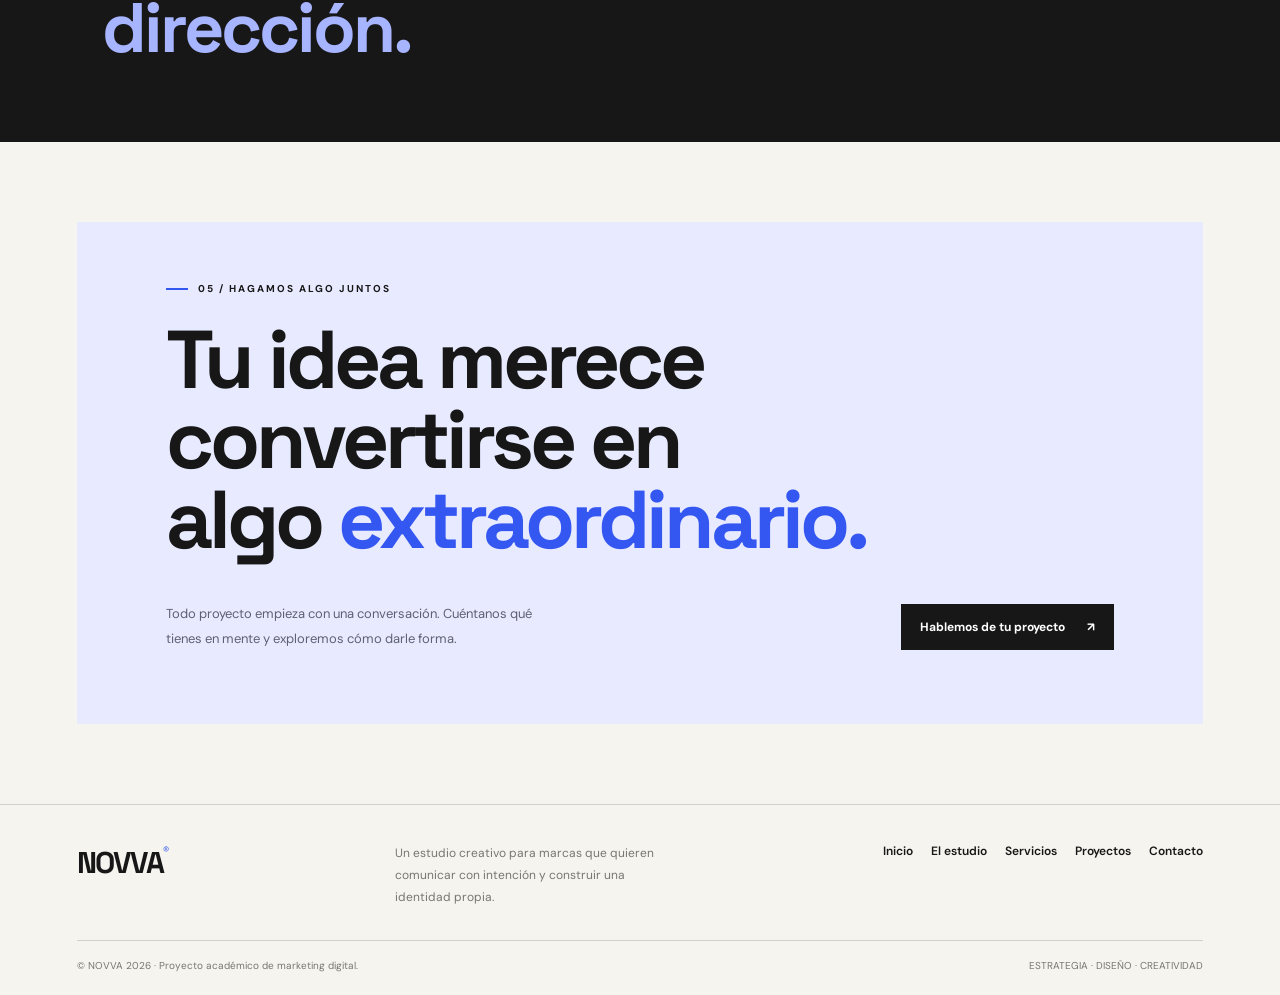
==== commit cf8b4b8b: "Refactor mascota styles for improved layout and animation" ====
--- a/index.html
+++ b/index.html
@@ -37,153 +37,189 @@
             text-decoration: none;
         }
 
-        /* ============================== */
-        /* MASCOTAS — ESTILOS PRINCIPALES */
-        /* ============================== */
-
-        /* 🐻 OSO GRANDE SALUDANDO — Portada, detrás del texto */
-        .mascota-hero {
-            position: absolute;
-            right: 4%;
-            bottom: 0;
-            z-index: 1; /* Detrás del texto */
-            width: 340px;
-            height: auto;
-            pointer-events: none;
-            animation: 
-                entradaOso 1.2s cubic-bezier(0.17, 0.67, 0.3, 0.99) forwards,
-                flotarOso 4s ease-in-out infinite 1.2s;
-            opacity: 0;
-            transform: translateY(50px) scale(0.9);
-            filter: drop-shadow(0 15px 35px rgba(52, 87, 242, 0.12));
-        }
-        .mascota-hero img {
-            width: 100%;
-            height: auto;
-            object-fit: contain;
-        }
-
-        @keyframes entradaOso {
-            to {
-                opacity: 1;
-                transform: translateY(0) scale(1);
-            }
-        }
-        @keyframes flotarOso {
-            0% { transform: translateY(0) rotate(0deg); }
-            25% { transform: translateY(-12px) rotate(0.8deg); }
-            50% { transform: translateY(-6px) rotate(0deg); }
-            75% { transform: translateY(-15px) rotate(-0.8deg); }
-            100% { transform: translateY(0) rotate(0deg); }
-        }
-
-        /* 🐻 OSO FLOTANTE ESQUINA — Interactivo */
-        .mascota-flotante {
-            position: fixed;
-            bottom: 24px;
-            right: 24px;
-            z-index: 999;
-            cursor: pointer;
-        }
-        .mascota-contenedor {
-            position: relative;
-            width: 90px;
-            height: 90px;
-        }
-        .mascota-contenedor img {
-            width: 100%;
-            height: 100%;
-            object-fit: cover;
-            border-radius: 50%;
-            border: 3px solid white;
-            box-shadow: 0 4px 20px rgba(52, 87, 242, 0.2);
-            position: relative;
-            z-index: 2;
-            transition: transform 0.3s cubic-bezier(0.34, 1.56, 0.64, 1);
-        }
-        .mascota-flotante:hover img {
-            transform: scale(1.15) rotate(5deg);
-        }
-        .mascota-brillo {
-            position: absolute;
-            top: -6px; left: -6px; right: -6px; bottom: -6px;
-            border-radius: 50%;
-            background: linear-gradient(135deg, var(--azul), var(--azul-claro));
-            opacity: 0.25;
-            z-index: 1;
-            animation: brilloPulsar 2.5s ease-in-out infinite;
-        }
-        @keyframes brilloPulsar {
-            0%,100% { transform: scale(1); opacity: 0.25; }
-            50% { transform: scale(1.15); opacity: 0.4; }
-        }
-        .mascota-onda {
-            position: absolute;
-            top: 0; left: 0; width: 100%; height: 100%;
-            border-radius: 50%;
-            border: 2px solid var(--azul);
-            opacity: 0;
-            z-index: 0;
-            animation: ondaExpandir 3s ease-out infinite;
-        }
-        @keyframes ondaExpandir {
-            0% { transform: scale(0.8); opacity: 0.6; }
-            100% { transform: scale(1.8); opacity: 0; }
-        }
-        .mascota-saludo {
-            position: absolute;
-            right: 105px;
-            bottom: 50%;
-            transform: translateY(50%);
-            background: white;
-            padding: 12px 18px;
-            border-radius: 18px;
-            border: 1px solid var(--linea);
-            box-shadow: 0 6px 25px rgba(0,0,0,0.1);
-            font-size: 13px;
-            font-weight: 600;
-            white-space: nowrap;
-            opacity: 0;
-            visibility: hidden;
-            transition: all 0.3s ease;
-        }
-        .mascota-flotante:hover .mascota-saludo {
-            opacity: 1;
-            visibility: visible;
-            right: 115px;
-        }
-        .mascota-saludo::after {
-            content: "";
-            position: absolute;
-            right: -8px;
-            top: 50%;
-            transform: translateY(-50%);
-            border-top: 8px solid transparent;
-            border-bottom: 8px solid transparent;
-            border-left: 8px solid white;
-        }
-
-        /* Asegurar que el texto quede ENCIMA del oso grande */
-        .hero h1, .hero-bottom, .hero-circle, .hero .eyebrow {
-            position: relative;
-            z-index: 2;
-        }
-
-        /* RESPONSIVO */
-        @media (max-width: 900px) {
-            .mascota-hero { width: 240px; right: 0; }
-            .mascota-contenedor { width: 75px; height: 75px; }
-            .mascota-flotante { bottom: 20px; right: 20px; }
-        }
-        @media (max-width: 560px) {
-            .mascota-hero {
-                position: relative;
-                width: 200px;
-                margin: 10px auto -30px;
-                right: auto;
-            }
-            .mascota-saludo { display: none; }
-        }
+       ```css
+/* =====================================
+   MASCOTA NOVVA — ESTILO 2D TRANSPARENTE
+===================================== */
+
+/* Oso principal de la portada */
+.mascota-hero {
+    position: absolute;
+    right: 5%;
+    bottom: 0;
+    z-index: 1;
+    width: 320px;
+    height: auto;
+    pointer-events: none;
+    opacity: 0;
+    animation: aparecerOso .8s ease forwards;
+}
+
+.mascota-hero img {
+    display: block;
+    width: 100%;
+    height: auto;
+    object-fit: contain;
+
+    /* Sin sombras ni volumen */
+    filter: none;
+    box-shadow: none;
+    border: none;
+    border-radius: 0;
+}
+
+/* Entrada sencilla, sin efecto 3D */
+@keyframes aparecerOso {
+    from {
+        opacity: 0;
+    }
+    to {
+        opacity: 1;
+    }
+}
+
+/* Oso pequeño de la esquina */
+.mascota-flotante {
+    position: fixed;
+    right: 22px;
+    bottom: 22px;
+    z-index: 999;
+    cursor: pointer;
+    background: transparent;
+    border: none;
+    box-shadow: none;
+}
+
+.mascota-contenedor {
+    position: relative;
+    width: 85px;
+    height: 85px;
+    background: transparent;
+    border: none;
+    box-shadow: none;
+}
+
+.mascota-contenedor img {
+    display: block;
+    width: 100%;
+    height: 100%;
+    object-fit: contain;
+
+    /* Mascota plana y sin marco */
+    border: none;
+    border-radius: 0;
+    box-shadow: none;
+    background: transparent;
+    filter: none;
+
+    transition: transform .2s ease;
+}
+
+/* Movimiento discreto al pasar el cursor */
+.mascota-flotante:hover .mascota-contenedor img {
+    transform: translateY(-3px);
+}
+
+/* Desactivar los brillos y las ondas */
+.mascota-brillo,
+.mascota-onda {
+    display: none;
+}
+
+/* Mensaje de bienvenida */
+.mascota-saludo {
+    position: absolute;
+    right: 100px;
+    bottom: 50%;
+    transform: translateY(50%);
+
+    padding: 11px 15px;
+    background: #ffffff;
+    color: #171717;
+    border: 1px solid rgba(23, 23, 23, .12);
+    border-radius: 6px;
+    box-shadow: none;
+
+    font-family: 'DM Sans', sans-serif;
+    font-size: 13px;
+    font-weight: 600;
+    white-space: nowrap;
+
+    opacity: 0;
+    visibility: hidden;
+    transition: opacity .2s ease;
+}
+
+.mascota-flotante:hover .mascota-saludo {
+    opacity: 1;
+    visibility: visible;
+}
+
+.mascota-saludo::after {
+    content: "";
+    position: absolute;
+    top: 50%;
+    right: -6px;
+    width: 10px;
+    height: 10px;
+
+    background: #ffffff;
+    border-top: 1px solid rgba(23, 23, 23, .12);
+    border-right: 1px solid rgba(23, 23, 23, .12);
+
+    transform: translateY(-50%) rotate(45deg);
+}
+
+/* Ajustes para tabletas */
+@media (max-width: 900px) {
+    .mascota-hero {
+        width: 230px;
+        right: 0;
+    }
+
+    .mascota-contenedor {
+        width: 72px;
+        height: 72px;
+    }
+}
+
+/* Ajustes para celulares */
+@media (max-width: 560px) {
+    .mascota-hero {
+        position: relative;
+        display: block;
+        width: 175px;
+        margin: 20px auto 0;
+        right: auto;
+        bottom: auto;
+    }
+
+    .mascota-flotante {
+        right: 12px;
+        bottom: 12px;
+    }
+
+    .mascota-contenedor {
+        width: 62px;
+        height: 62px;
+    }
+
+    .mascota-saludo {
+        display: none;
+    }
+}
+
+@media (prefers-reduced-motion: reduce) {
+    .mascota-hero {
+        animation: none;
+        opacity: 1;
+    }
+
+    .mascota-contenedor img {
+        transition: none;
+    }
+}
+```
 
         /* ============================== */
         /* RESTO DE ESTILOS (TAL CUAL) */
@@ -1082,4 +1118,4 @@
 <script src="main.js"></script>
 <script src="mascota.js"></script>
 </body>
-</html>+</html>
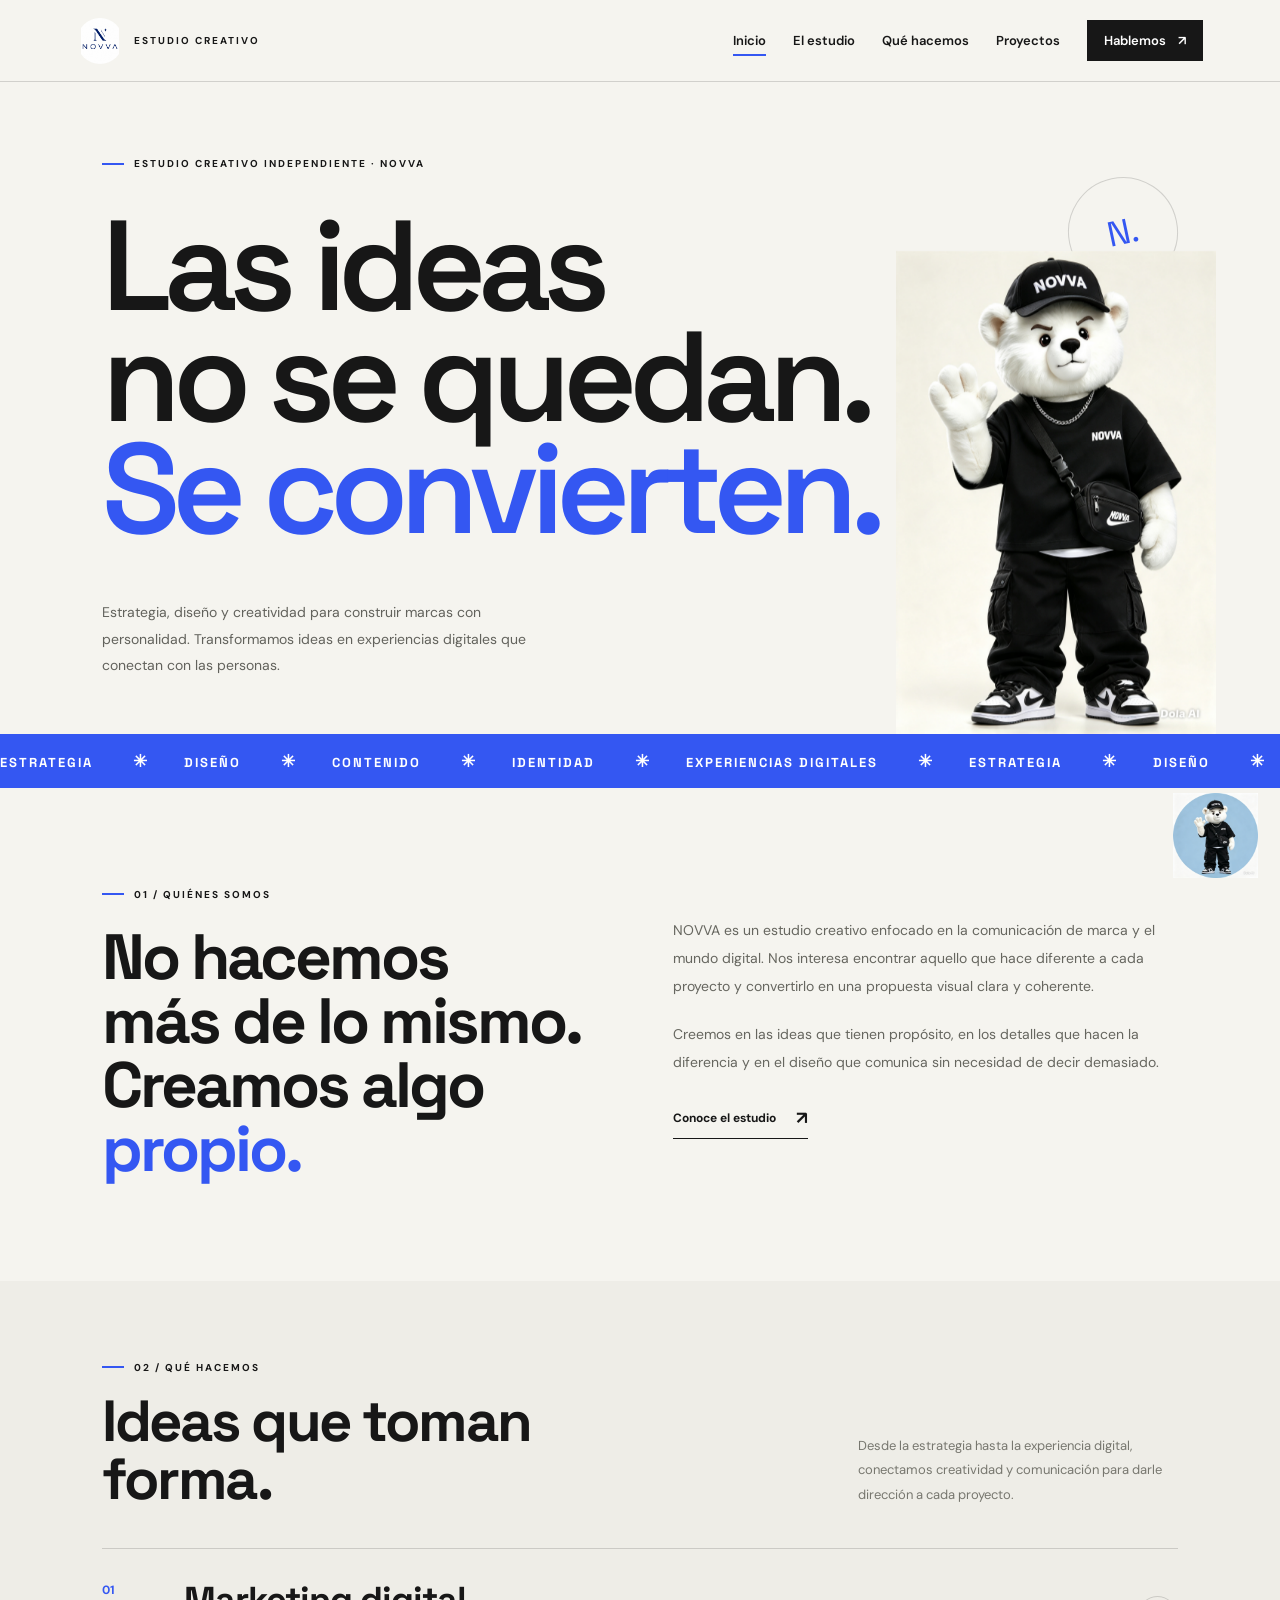
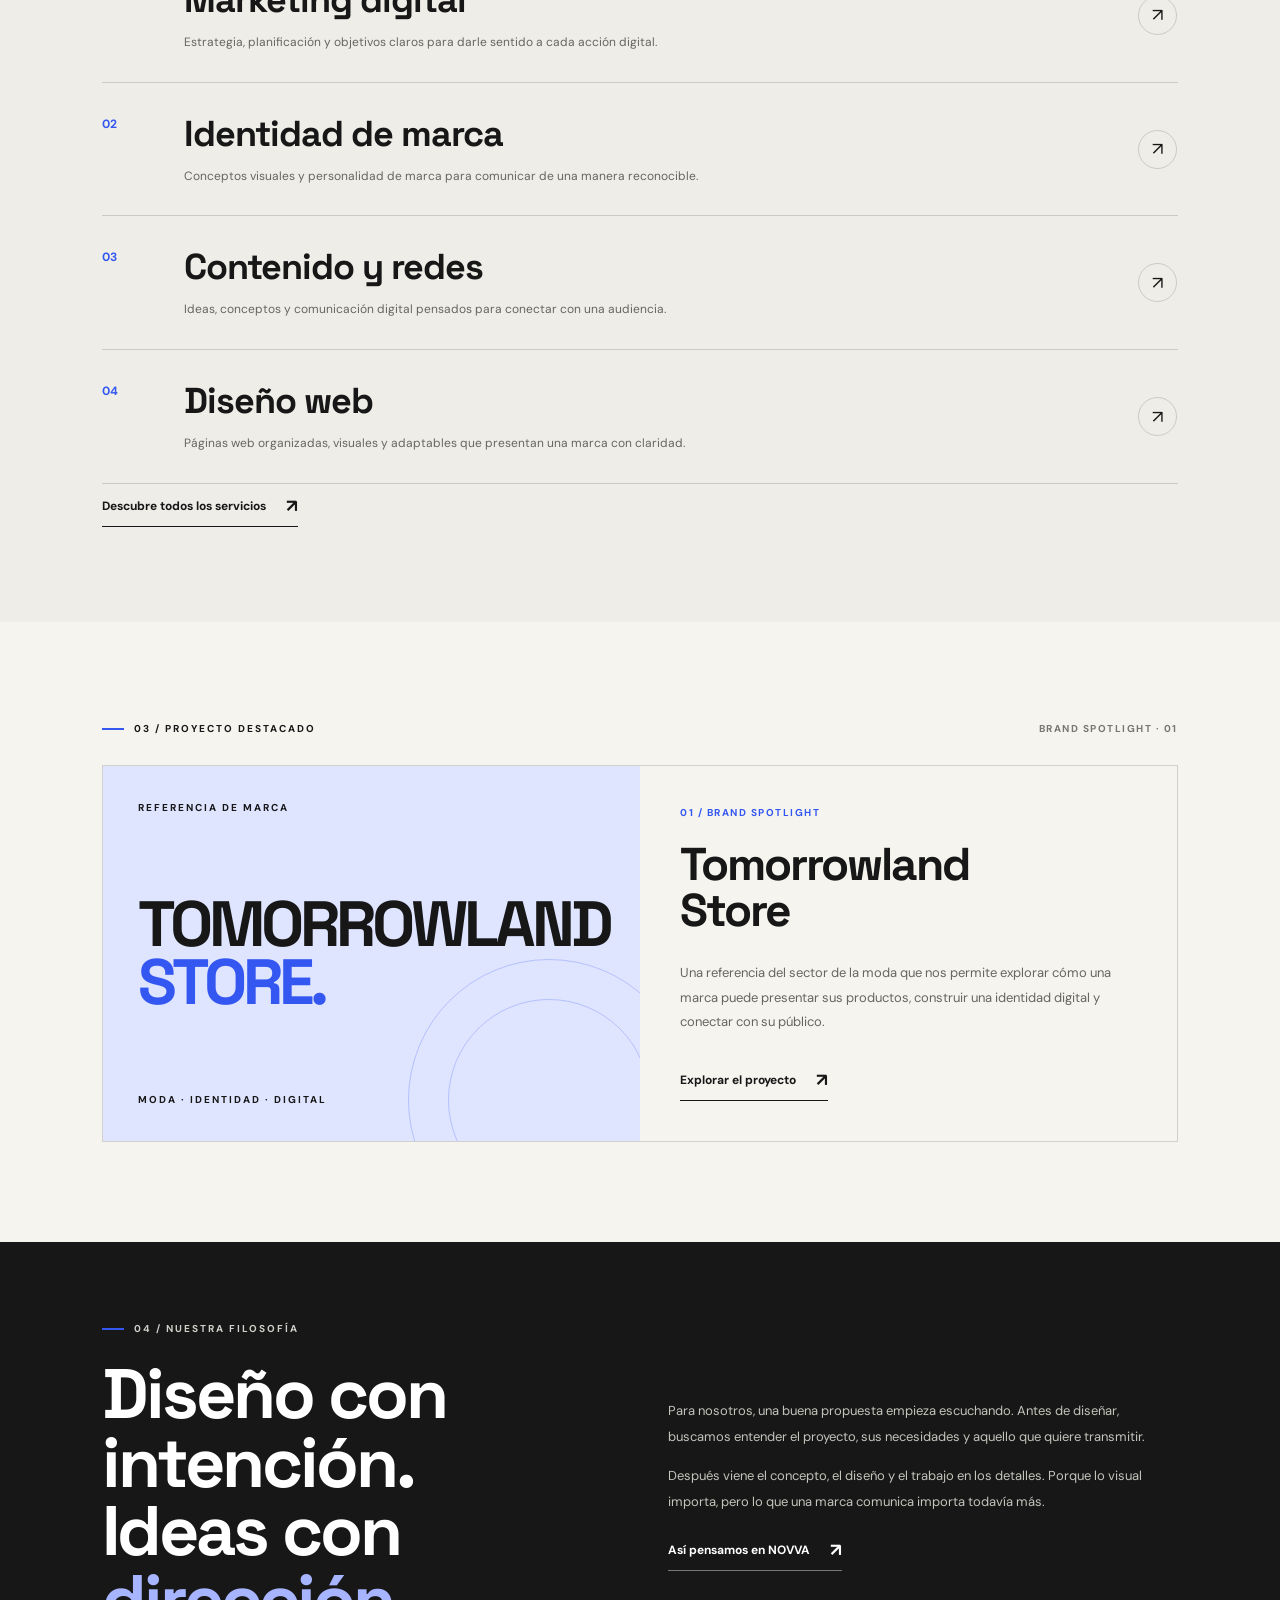
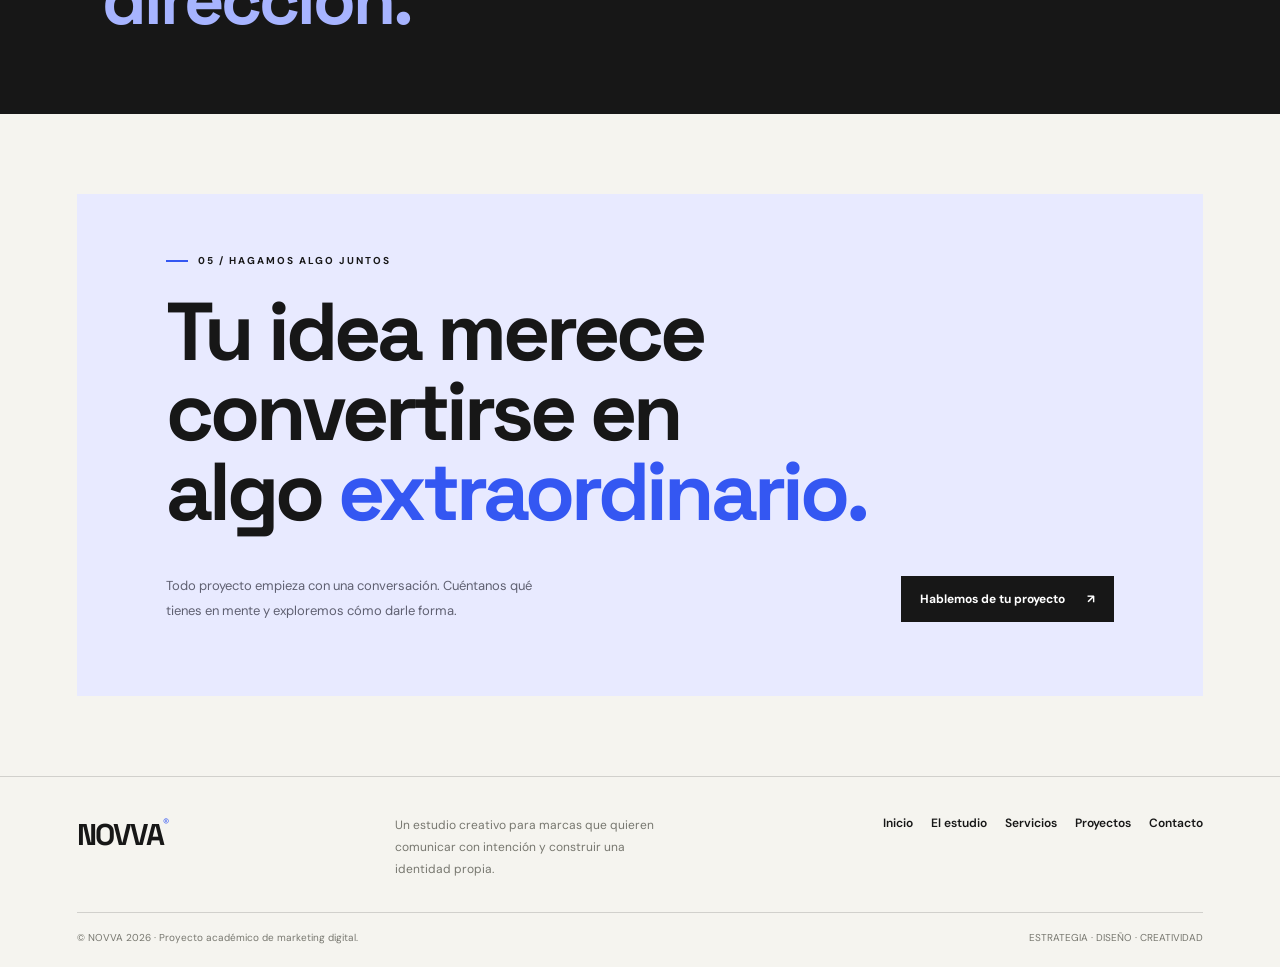
==== commit fd88412f: "Clean up CSS comments and remove unused block Removed unused CSS block and comments from index.html." ====
--- a/index.html
+++ b/index.html
@@ -37,7 +37,7 @@
             text-decoration: none;
         }
 
-       ```css
+       
 /* =====================================
    MASCOTA NOVVA — ESTILO 2D TRANSPARENTE
 ===================================== */
@@ -219,7 +219,6 @@
         transition: none;
     }
 }
-```
 
         /* ============================== */
         /* RESTO DE ESTILOS (TAL CUAL) */
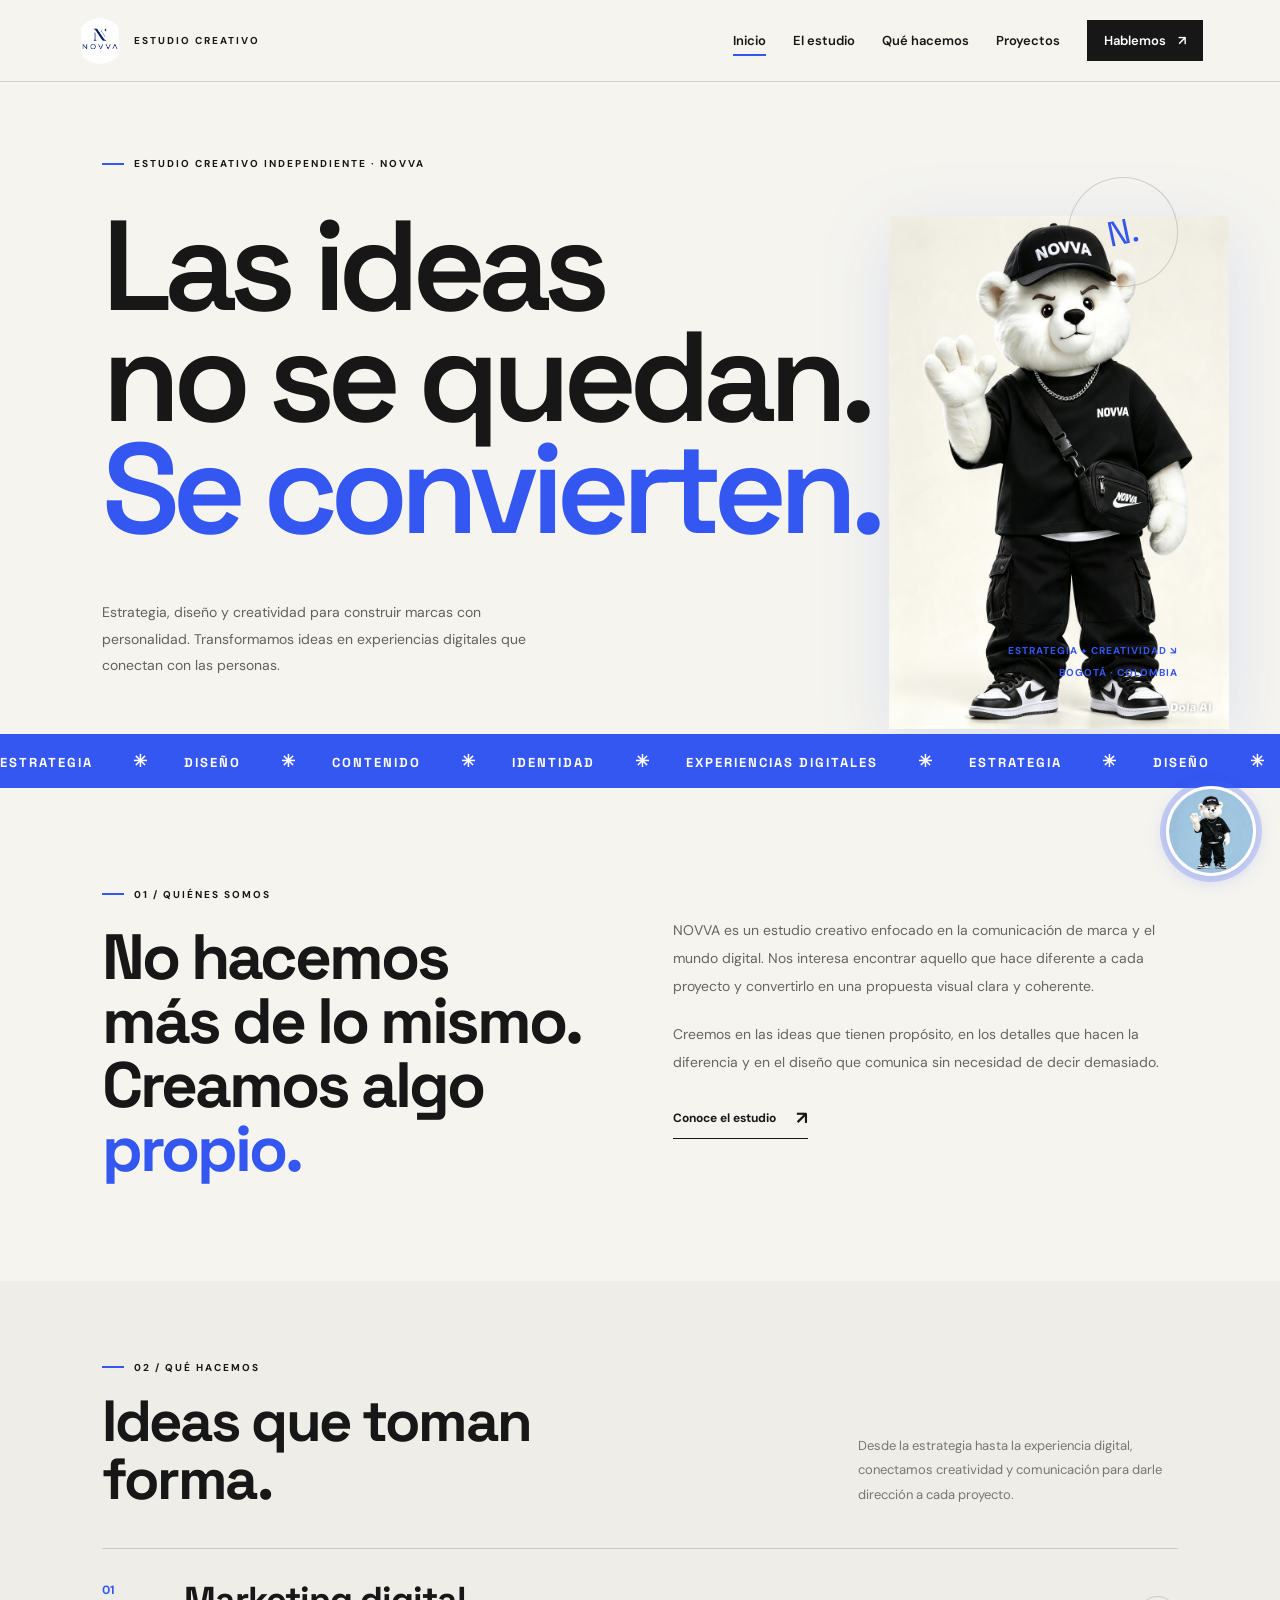
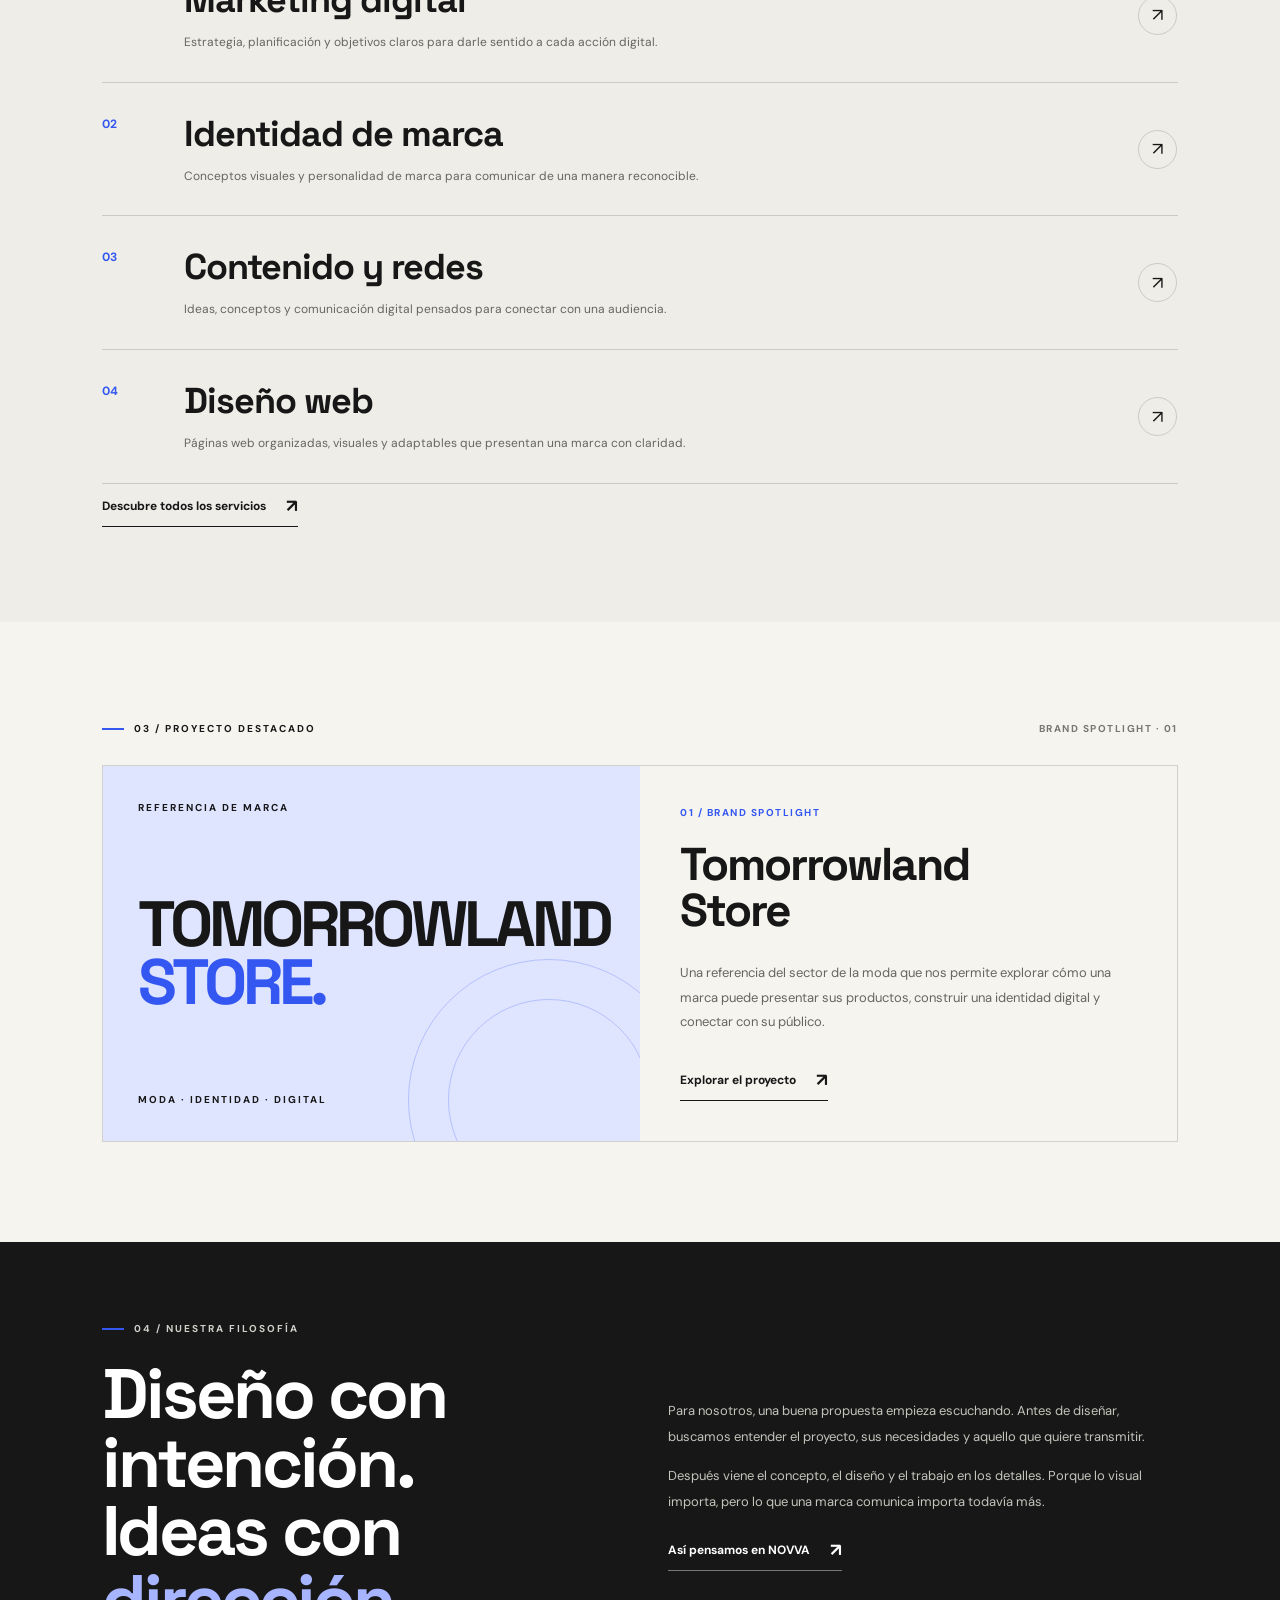
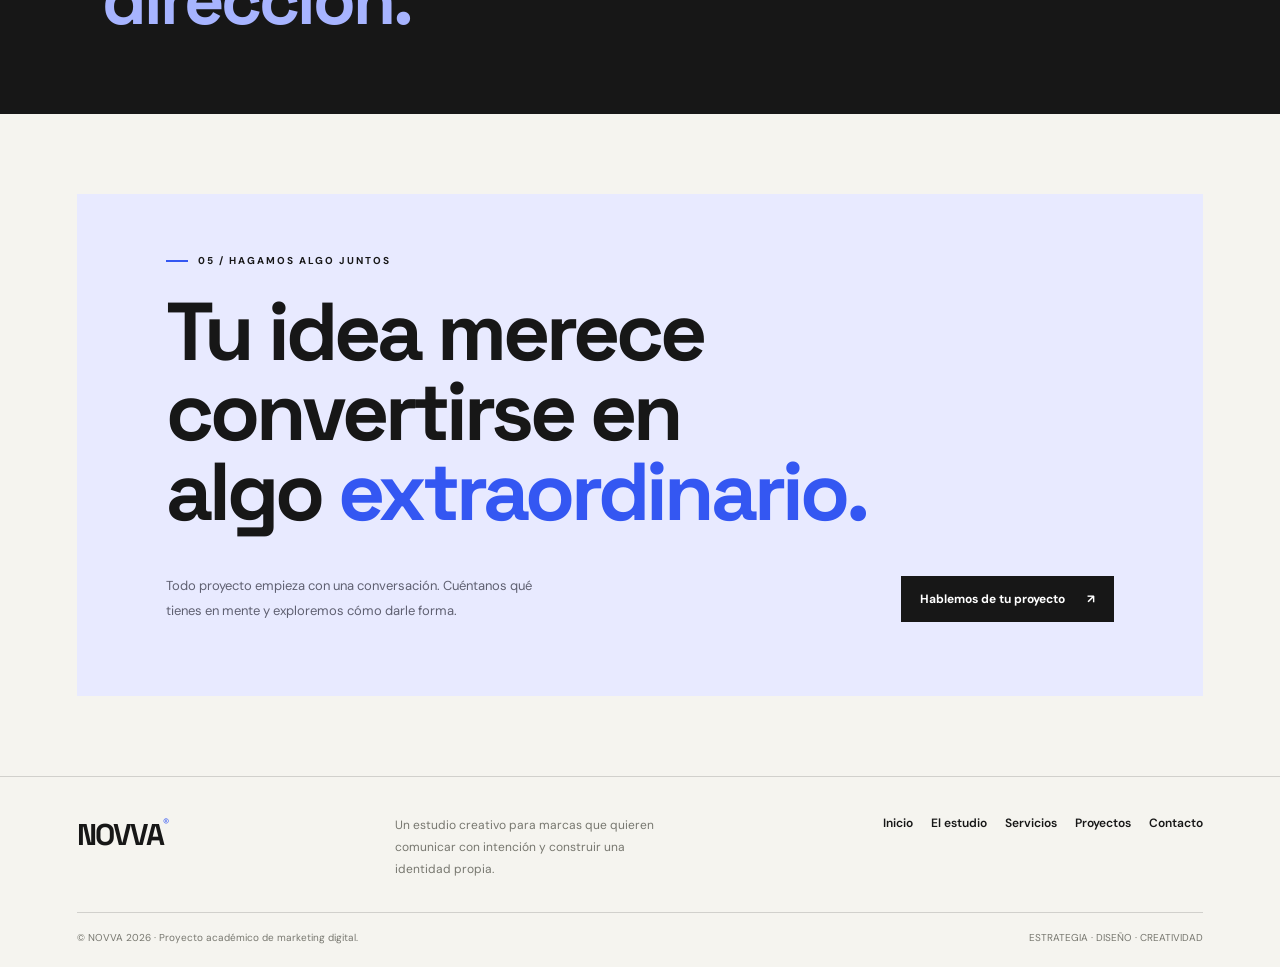
==== commit 05dd569d: "Refactor mascot styles and animations in index.html" ====
--- a/index.html
+++ b/index.html
@@ -36,189 +36,7 @@
             color: inherit;
             text-decoration: none;
         }
-
-       
-/* =====================================
-   MASCOTA NOVVA — ESTILO 2D TRANSPARENTE
-===================================== */
-
-/* Oso principal de la portada */
-.mascota-hero {
-    position: absolute;
-    right: 5%;
-    bottom: 0;
-    z-index: 1;
-    width: 320px;
-    height: auto;
-    pointer-events: none;
-    opacity: 0;
-    animation: aparecerOso .8s ease forwards;
-}
-
-.mascota-hero img {
-    display: block;
-    width: 100%;
-    height: auto;
-    object-fit: contain;
-
-    /* Sin sombras ni volumen */
-    filter: none;
-    box-shadow: none;
-    border: none;
-    border-radius: 0;
-}
-
-/* Entrada sencilla, sin efecto 3D */
-@keyframes aparecerOso {
-    from {
-        opacity: 0;
-    }
-    to {
-        opacity: 1;
-    }
-}
-
-/* Oso pequeño de la esquina */
-.mascota-flotante {
-    position: fixed;
-    right: 22px;
-    bottom: 22px;
-    z-index: 999;
-    cursor: pointer;
-    background: transparent;
-    border: none;
-    box-shadow: none;
-}
-
-.mascota-contenedor {
-    position: relative;
-    width: 85px;
-    height: 85px;
-    background: transparent;
-    border: none;
-    box-shadow: none;
-}
-
-.mascota-contenedor img {
-    display: block;
-    width: 100%;
-    height: 100%;
-    object-fit: contain;
-
-    /* Mascota plana y sin marco */
-    border: none;
-    border-radius: 0;
-    box-shadow: none;
-    background: transparent;
-    filter: none;
-
-    transition: transform .2s ease;
-}
-
-/* Movimiento discreto al pasar el cursor */
-.mascota-flotante:hover .mascota-contenedor img {
-    transform: translateY(-3px);
-}
-
-/* Desactivar los brillos y las ondas */
-.mascota-brillo,
-.mascota-onda {
-    display: none;
-}
-
-/* Mensaje de bienvenida */
-.mascota-saludo {
-    position: absolute;
-    right: 100px;
-    bottom: 50%;
-    transform: translateY(50%);
-
-    padding: 11px 15px;
-    background: #ffffff;
-    color: #171717;
-    border: 1px solid rgba(23, 23, 23, .12);
-    border-radius: 6px;
-    box-shadow: none;
-
-    font-family: 'DM Sans', sans-serif;
-    font-size: 13px;
-    font-weight: 600;
-    white-space: nowrap;
-
-    opacity: 0;
-    visibility: hidden;
-    transition: opacity .2s ease;
-}
-
-.mascota-flotante:hover .mascota-saludo {
-    opacity: 1;
-    visibility: visible;
-}
-
-.mascota-saludo::after {
-    content: "";
-    position: absolute;
-    top: 50%;
-    right: -6px;
-    width: 10px;
-    height: 10px;
-
-    background: #ffffff;
-    border-top: 1px solid rgba(23, 23, 23, .12);
-    border-right: 1px solid rgba(23, 23, 23, .12);
-
-    transform: translateY(-50%) rotate(45deg);
-}
-
-/* Ajustes para tabletas */
-@media (max-width: 900px) {
-    .mascota-hero {
-        width: 230px;
-        right: 0;
-    }
-
-    .mascota-contenedor {
-        width: 72px;
-        height: 72px;
-    }
-}
-
-/* Ajustes para celulares */
-@media (max-width: 560px) {
-    .mascota-hero {
-        position: relative;
-        display: block;
-        width: 175px;
-        margin: 20px auto 0;
-        right: auto;
-        bottom: auto;
-    }
-
-    .mascota-flotante {
-        right: 12px;
-        bottom: 12px;
-    }
-
-    .mascota-contenedor {
-        width: 62px;
-        height: 62px;
-    }
-
-    .mascota-saludo {
-        display: none;
-    }
-}
-
-@media (prefers-reduced-motion: reduce) {
-    .mascota-hero {
-        animation: none;
-        opacity: 1;
-    }
-
-    .mascota-contenedor img {
-        transition: none;
-    }
-}
+/* ============================== */ /* MASCOTAS — ESTILOS PRINCIPALES */ /* ============================== */ /* 🐻 OSO GRANDE SALUDANDO — Portada, detrás del texto */ .mascota-hero { position: absolute; right: 4%; bottom: 0; z-index: 1; /* Detrás del texto */ width: 340px; height: auto; pointer-events: none; animation: entradaOso 1.2s cubic-bezier(0.17, 0.67, 0.3, 0.99) forwards, flotarOso 4s ease-in-out infinite 1.2s; opacity: 0; transform: translateY(50px) scale(0.9); filter: drop-shadow(0 15px 35px rgba(52, 87, 242, 0.12)); } .mascota-hero img { width: 100%; height: auto; object-fit: contain; } @keyframes entradaOso { to { opacity: 1; transform: translateY(0) scale(1); } } @keyframes flotarOso { 0% { transform: translateY(0) rotate(0deg); } 25% { transform: translateY(-12px) rotate(0.8deg); } 50% { transform: translateY(-6px) rotate(0deg); } 75% { transform: translateY(-15px) rotate(-0.8deg); } 100% { transform: translateY(0) rotate(0deg); } } /* 🐻 OSO FLOTANTE ESQUINA — Interactivo */ .mascota-flotante { position: fixed; bottom: 24px; right: 24px; z-index: 999; cursor: pointer; } .mascota-contenedor { position: relative; width: 90px; height: 90px; } .mascota-contenedor img { width: 100%; height: 100%; object-fit: cover; border-radius: 50%; border: 3px solid white; box-shadow: 0 4px 20px rgba(52, 87, 242, 0.2); position: relative; z-index: 2; transition: transform 0.3s cubic-bezier(0.34, 1.56, 0.64, 1); } .mascota-flotante:hover img { transform: scale(1.15) rotate(5deg); } .mascota-brillo { position: absolute; top: -6px; left: -6px; right: -6px; bottom: -6px; border-radius: 50%; background: linear-gradient(135deg, var(--azul), var(--azul-claro)); opacity: 0.25; z-index: 1; animation: brilloPulsar 2.5s ease-in-out infinite; } @keyframes brilloPulsar { 0%,100% { transform: scale(1); opacity: 0.25; } 50% { transform: scale(1.15); opacity: 0.4; } } .mascota-onda { position: absolute; top: 0; left: 0; width: 100%; height: 100%; border-radius: 50%; border: 2px solid var(--azul); opacity: 0; z-index: 0; animation: ondaExpandir 3s ease-out infinite; } @keyframes ondaExpandir { 0% { transform: scale(0.8); opacity: 0.6; } 100% { transform: scale(1.8); opacity: 0; } } .mascota-saludo { position: absolute; right: 105px; bottom: 50%; transform: translateY(50%); background: white; padding: 12px 18px; border-radius: 18px; border: 1px solid var(--linea); box-shadow: 0 6px 25px rgba(0,0,0,0.1); font-size: 13px; font-weight: 600; white-space: nowrap; opacity: 0; visibility: hidden; transition: all 0.3s ease; } .mascota-flotante:hover .mascota-saludo { opacity: 1; visibility: visible; right: 115px; } .mascota-saludo::after { content: ""; position: absolute; right: -8px; top: 50%; transform: translateY(-50%); border-top: 8px solid transparent; border-bottom: 8px solid transparent; border-left: 8px solid white; } /* Asegurar que el texto quede ENCIMA del oso grande */ .hero h1, .hero-bottom, .hero-circle, .hero .eyebrow { position: relative; z-index: 2; } /* RESPONSIVO */ @media (max-width: 900px) { .mascota-hero { width: 240px; right: 0; } .mascota-contenedor { width: 75px; height: 75px; } .mascota-flotante { bottom: 20px; right: 20px; } } @media (max-width: 560px) { .mascota-hero { position: relative; width: 200px; margin: 10px auto -30px; right: auto; } .mascota-saludo { display: none; } }
 
         /* ============================== */
         /* RESTO DE ESTILOS (TAL CUAL) */
